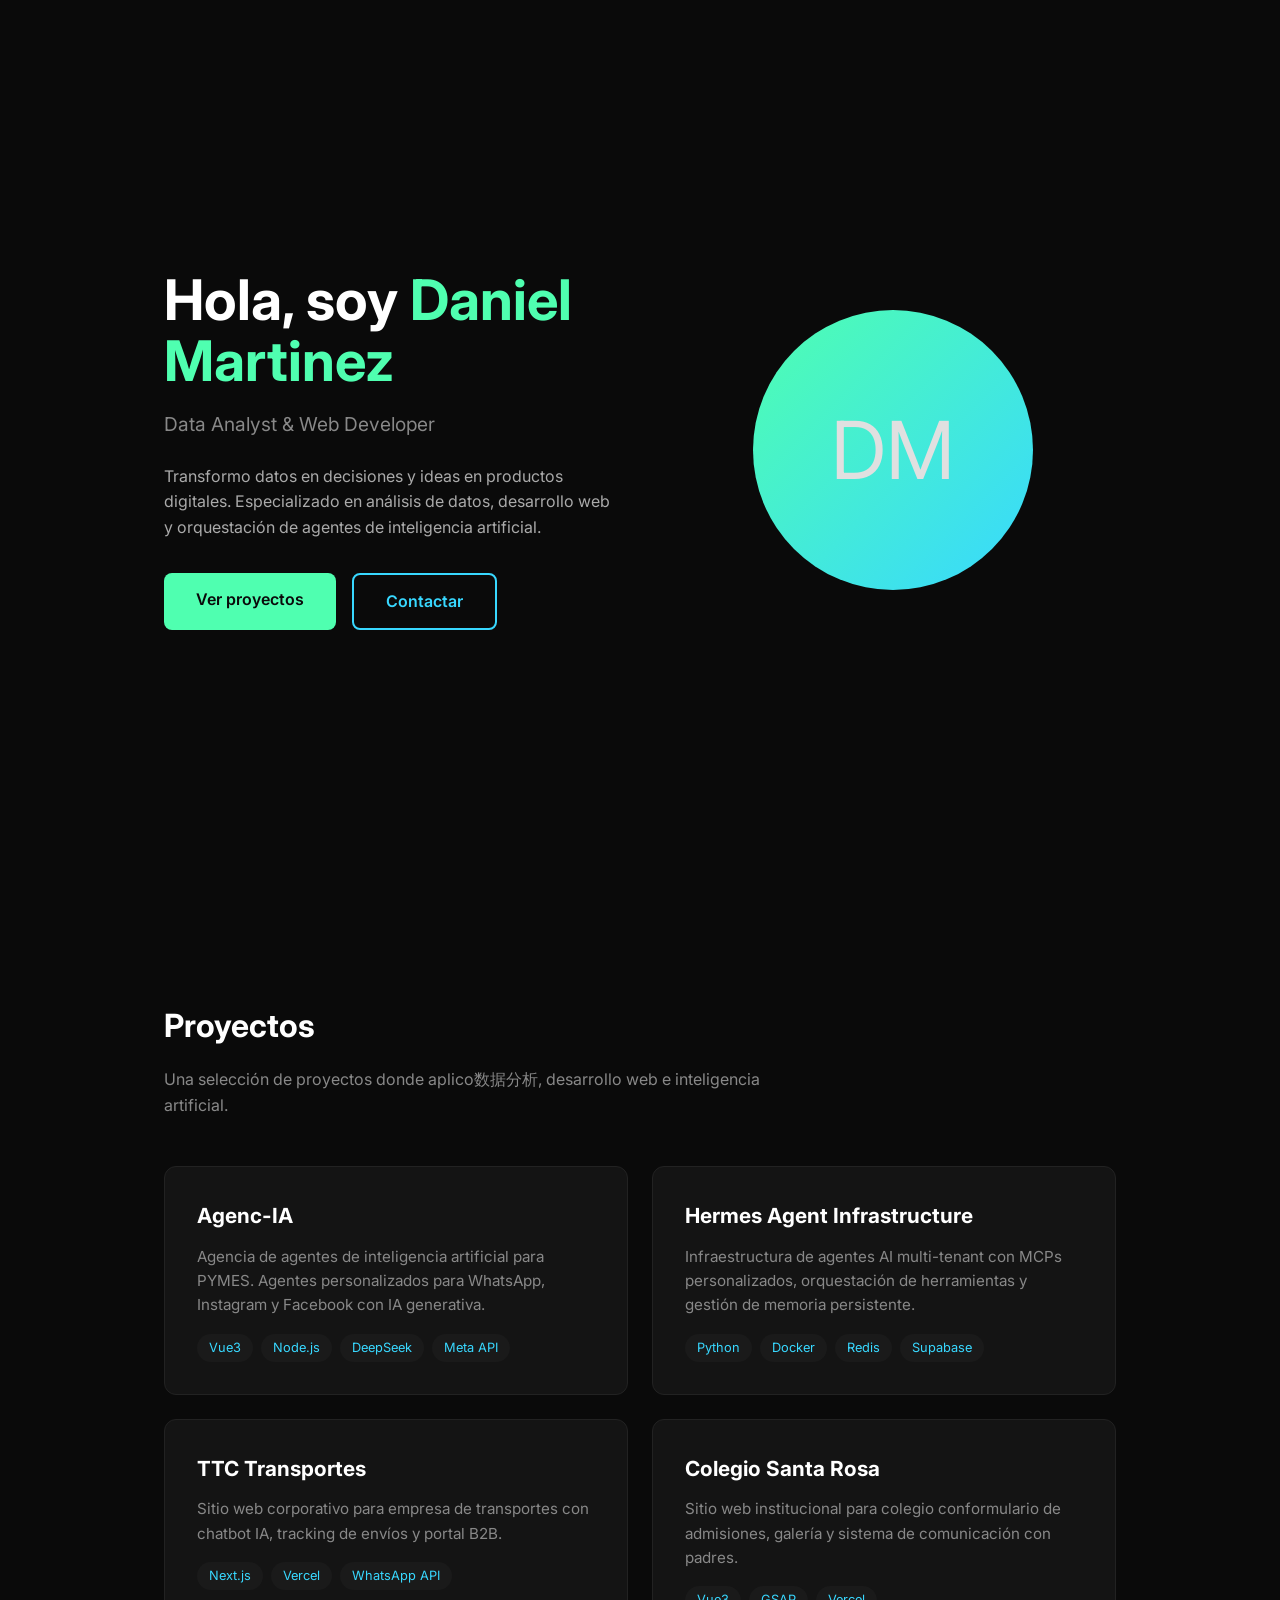
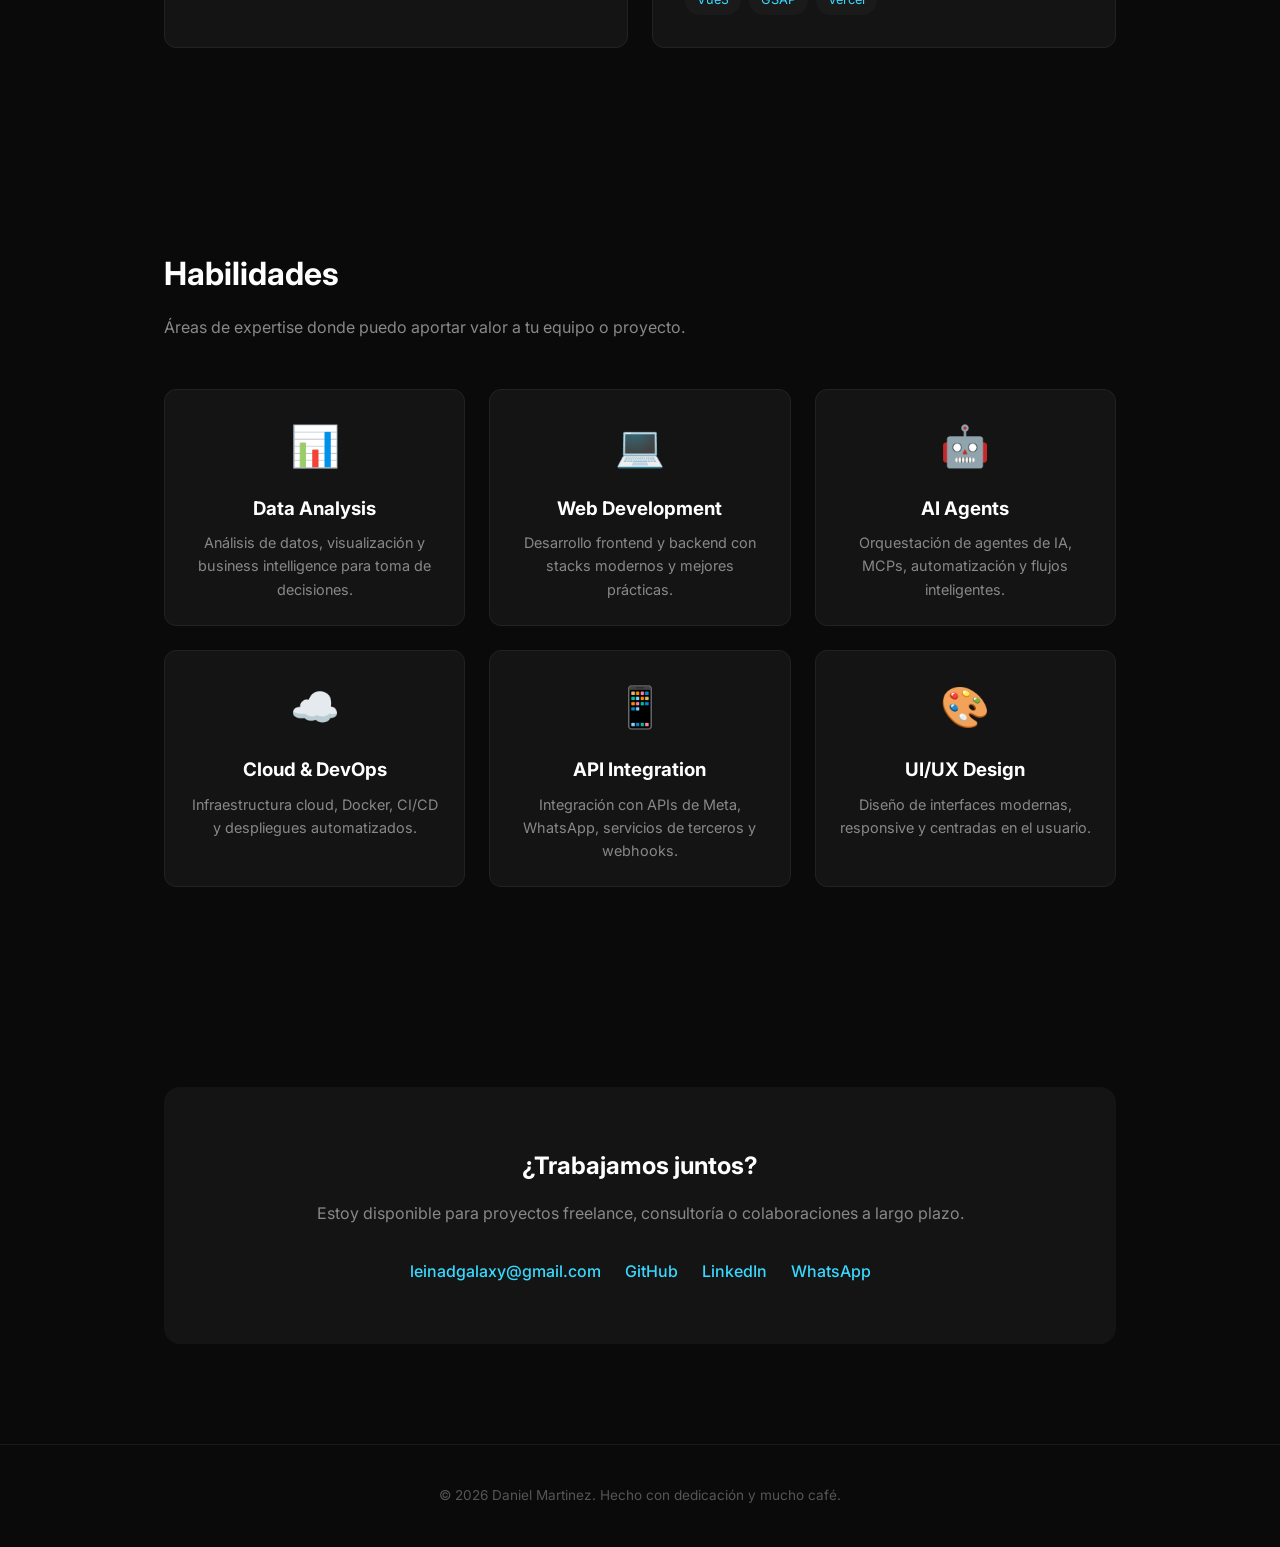
==== index.html @ 3f0eacb8 "Portfolio profesional: Daniel Martinez" ====
<!DOCTYPE html>
<html lang="es">
<head>
  <meta charset="UTF-8">
  <meta name="viewport" content="width=device-width, initial-scale=1.0">
  <title>Daniel Martinez — Data Analyst & Web Developer</title>
  <meta name="description" content="Portafolio de Daniel Martinez: Data Analyst, Web Developer y AI Agent Orchestrator. Proyectos, habilidades y contacto.">
  <meta property="og:title" content="Daniel Martinez — Data Analyst & Web Developer">
  <meta property="og:description" content="Portafolio profesional. Proyectos de数据分析, desarrollo web e inteligencia artificial.">
  <meta property="og:type" content="website">
  <link rel="preconnect" href="https://fonts.googleapis.com">
  <link href="https://fonts.googleapis.com/css2?family=Inter:wght@400;500;600;700&display=swap" rel="stylesheet">
  <style>
    * { margin: 0; padding: 0; box-sizing: border-box; }
    body { font-family: 'Inter', sans-serif; background: #0a0a0a; color: #e0e0e0; line-height: 1.6; }
    .container { max-width: 1000px; margin: 0 auto; padding: 0 24px; }

    /* Hero */
    .hero { min-height: 100vh; display: flex; align-items: center; padding: 80px 0; }
    .hero__content { display: grid; grid-template-columns: 1fr 1fr; gap: 60px; align-items: center; }
    .hero__text h1 { font-size: 3.5rem; font-weight: 700; color: #fff; margin-bottom: 16px; line-height: 1.1; }
    .hero__text h1 span { color: #4FFFB0; }
    .hero__text .subtitle { font-size: 1.2rem; color: #888; margin-bottom: 24px; }
    .hero__text .desc { color: #aaa; margin-bottom: 32px; max-width: 500px; }
    .hero__image { text-align: center; }
    .hero__image .avatar { width: 280px; height: 280px; border-radius: 50%; background: linear-gradient(135deg, #4FFFB0, #38D8FF); display: flex; align-items: center; justify-content: center; font-size: 5rem; margin: 0 auto; }
    .btn { display: inline-block; padding: 14px 32px; border-radius: 8px; text-decoration: none; font-weight: 600; transition: all 0.3s; }
    .btn--primary { background: #4FFFB0; color: #0a0a0a; }
    .btn--primary:hover { background: #3ee09e; transform: translateY(-2px); }
    .btn--secondary { background: transparent; border: 2px solid #38D8FF; color: #38D8FF; }
    .btn--secondary:hover { background: #38D8FF; color: #0a0a0a; }
    .btns { display: flex; gap: 16px; }

    /* Section */
    section { padding: 100px 0; }
    .section-title { font-size: 2rem; font-weight: 700; color: #fff; margin-bottom: 16px; }
    .section-subtitle { color: #888; margin-bottom: 48px; max-width: 600px; }

    /* Projects */
    .projects-grid { display: grid; grid-template-columns: repeat(2, 1fr); gap: 24px; }
    .project-card { background: #141414; border: 1px solid #222; border-radius: 12px; padding: 32px; transition: all 0.3s; }
    .project-card:hover { border-color: #4FFFB0; transform: translateY(-4px); }
    .project-card h3 { color: #fff; margin-bottom: 12px; font-size: 1.3rem; }
    .project-card p { color: #888; margin-bottom: 16px; font-size: 0.95rem; }
    .project-card .tech { display: flex; flex-wrap: wrap; gap: 8px; }
    .project-card .tech span { background: #1a1a1a; color: #38D8FF; padding: 4px 12px; border-radius: 20px; font-size: 0.8rem; }

    /* Skills */
    .skills-grid { display: grid; grid-template-columns: repeat(3, 1fr); gap: 24px; }
    .skill-card { background: #141414; border: 1px solid #222; border-radius: 12px; padding: 24px; text-align: center; }
    .skill-card .icon { font-size: 2.5rem; margin-bottom: 16px; }
    .skill-card h3 { color: #fff; margin-bottom: 8px; }
    .skill-card p { color: #888; font-size: 0.9rem; }

    /* Contact */
    .contact { background: #141414; border-radius: 16px; padding: 60px; text-align: center; }
    .contact h2 { color: #fff; margin-bottom: 16px; }
    .contact p { color: #888; margin-bottom: 32px; }
    .contact .links { display: flex; justify-content: center; gap: 24px; flex-wrap: wrap; }
    .contact .links a { color: #38D8FF; text-decoration: none; font-weight: 500; }
    .contact .links a:hover { text-decoration: underline; }

    /* Footer */
    footer { padding: 40px 0; text-align: center; color: #555; font-size: 0.85rem; border-top: 1px solid #1a1a1a; }

    /* Responsive */
    @media (max-width: 768px) {
      .hero__content { grid-template-columns: 1fr; text-align: center; }
      .hero__text h1 { font-size: 2.5rem; }
      .hero__image { order: -1; }
      .hero__image .avatar { width: 200px; height: 200px; font-size: 3.5rem; }
      .btns { justify-content: center; }
      .projects-grid { grid-template-columns: 1fr; }
      .skills-grid { grid-template-columns: 1fr; }
      .contact { padding: 40px 24px; }
    }
  </style>
</head>
<body>
  <div class="container">
    <!-- Hero -->
    <section class="hero">
      <div class="hero__content">
        <div class="hero__text">
          <h1>Hola, soy <span>Daniel Martinez</span></h1>
          <p class="subtitle">Data Analyst & Web Developer</p>
          <p class="desc">Transformo datos en decisiones y ideas en productos digitales. Especializado en análisis de datos, desarrollo web y orquestación de agentes de inteligencia artificial.</p>
          <div class="btns">
            <a href="#proyectos" class="btn btn--primary">Ver proyectos</a>
            <a href="#contacto" class="btn btn--secondary">Contactar</a>
          </div>
        </div>
        <div class="hero__image">
          <div class="avatar">DM</div>
        </div>
      </div>
    </section>

    <!-- Projects -->
    <section id="proyectos">
      <h2 class="section-title">Proyectos</h2>
      <p class="section-subtitle">Una selección de proyectos donde aplico数据分析, desarrollo web e inteligencia artificial.</p>
      <div class="projects-grid">
        <div class="project-card">
          <h3>Agenc-IA</h3>
          <p>Agencia de agentes de inteligencia artificial para PYMES. Agentes personalizados para WhatsApp, Instagram y Facebook con IA generativa.</p>
          <div class="tech">
            <span>Vue3</span>
            <span>Node.js</span>
            <span>DeepSeek</span>
            <span>Meta API</span>
          </div>
        </div>
        <div class="project-card">
          <h3>Hermes Agent Infrastructure</h3>
          <p>Infraestructura de agentes AI multi-tenant con MCPs personalizados, orquestación de herramientas y gestión de memoria persistente.</p>
          <div class="tech">
            <span>Python</span>
            <span>Docker</span>
            <span>Redis</span>
            <span>Supabase</span>
          </div>
        </div>
        <div class="project-card">
          <h3>TTC Transportes</h3>
          <p>Sitio web corporativo para empresa de transportes con chatbot IA, tracking de envíos y portal B2B.</p>
          <div class="tech">
            <span>Next.js</span>
            <span>Vercel</span>
            <span>WhatsApp API</span>
          </div>
        </div>
        <div class="project-card">
          <h3>Colegio Santa Rosa</h3>
          <p>Sitio web institucional para colegio conformulario de admisiones, galería y sistema de comunicación con padres.</p>
          <div class="tech">
            <span>Vue3</span>
            <span>GSAP</span>
            <span>Vercel</span>
          </div>
        </div>
      </div>
    </section>

    <!-- Skills -->
    <section id="habilidades">
      <h2 class="section-title">Habilidades</h2>
      <p class="section-subtitle">Áreas de expertise donde puedo aportar valor a tu equipo o proyecto.</p>
      <div class="skills-grid">
        <div class="skill-card">
          <div class="icon">📊</div>
          <h3>Data Analysis</h3>
          <p>Análisis de datos, visualización y business intelligence para toma de decisiones.</p>
        </div>
        <div class="skill-card">
          <div class="icon">💻</div>
          <h3>Web Development</h3>
          <p>Desarrollo frontend y backend con stacks modernos y mejores prácticas.</p>
        </div>
        <div class="skill-card">
          <div class="icon">🤖</div>
          <h3>AI Agents</h3>
          <p>Orquestación de agentes de IA, MCPs, automatización y flujos inteligentes.</p>
        </div>
        <div class="skill-card">
          <div class="icon">☁️</div>
          <h3>Cloud & DevOps</h3>
          <p>Infraestructura cloud, Docker, CI/CD y despliegues automatizados.</p>
        </div>
        <div class="skill-card">
          <div class="icon">📱</div>
          <h3>API Integration</h3>
          <p>Integración con APIs de Meta, WhatsApp, servicios de terceros y webhooks.</p>
        </div>
        <div class="skill-card">
          <div class="icon">🎨</div>
          <h3>UI/UX Design</h3>
          <p>Diseño de interfaces modernas, responsive y centradas en el usuario.</p>
        </div>
      </div>
    </section>

    <!-- Contact -->
    <section id="contacto">
      <div class="contact">
        <h2>¿Trabajamos juntos?</h2>
        <p>Estoy disponible para proyectos freelance, consultoría o colaboraciones a largo plazo.</p>
        <div class="links">
          <a href="mailto:leinadgalaxy@gmail.com">leinadgalaxy@gmail.com</a>
          <a href="https://github.com/rolito240" target="_blank">GitHub</a>
          <a href="https://linkedin.com/in/daniel-martinez-381034228/" target="_blank">LinkedIn</a>
          <a href="https://wa.me/573002053165" target="_blank">WhatsApp</a>
        </div>
      </div>
    </section>
  </div>

  <footer>
    <div class="container">
      <p>© 2026 Daniel Martinez. Hecho con dedicación y mucho café.</p>
    </div>
  </footer>

  <script>
    // Smooth scroll
    document.querySelectorAll('a[href^="#"]').forEach(a => {
      a.addEventListener('click', e => {
        e.preventDefault();
        document.querySelector(a.getAttribute('href')).scrollIntoView({ behavior: 'smooth' });
      });
    });
  </script>
</body>
</html>
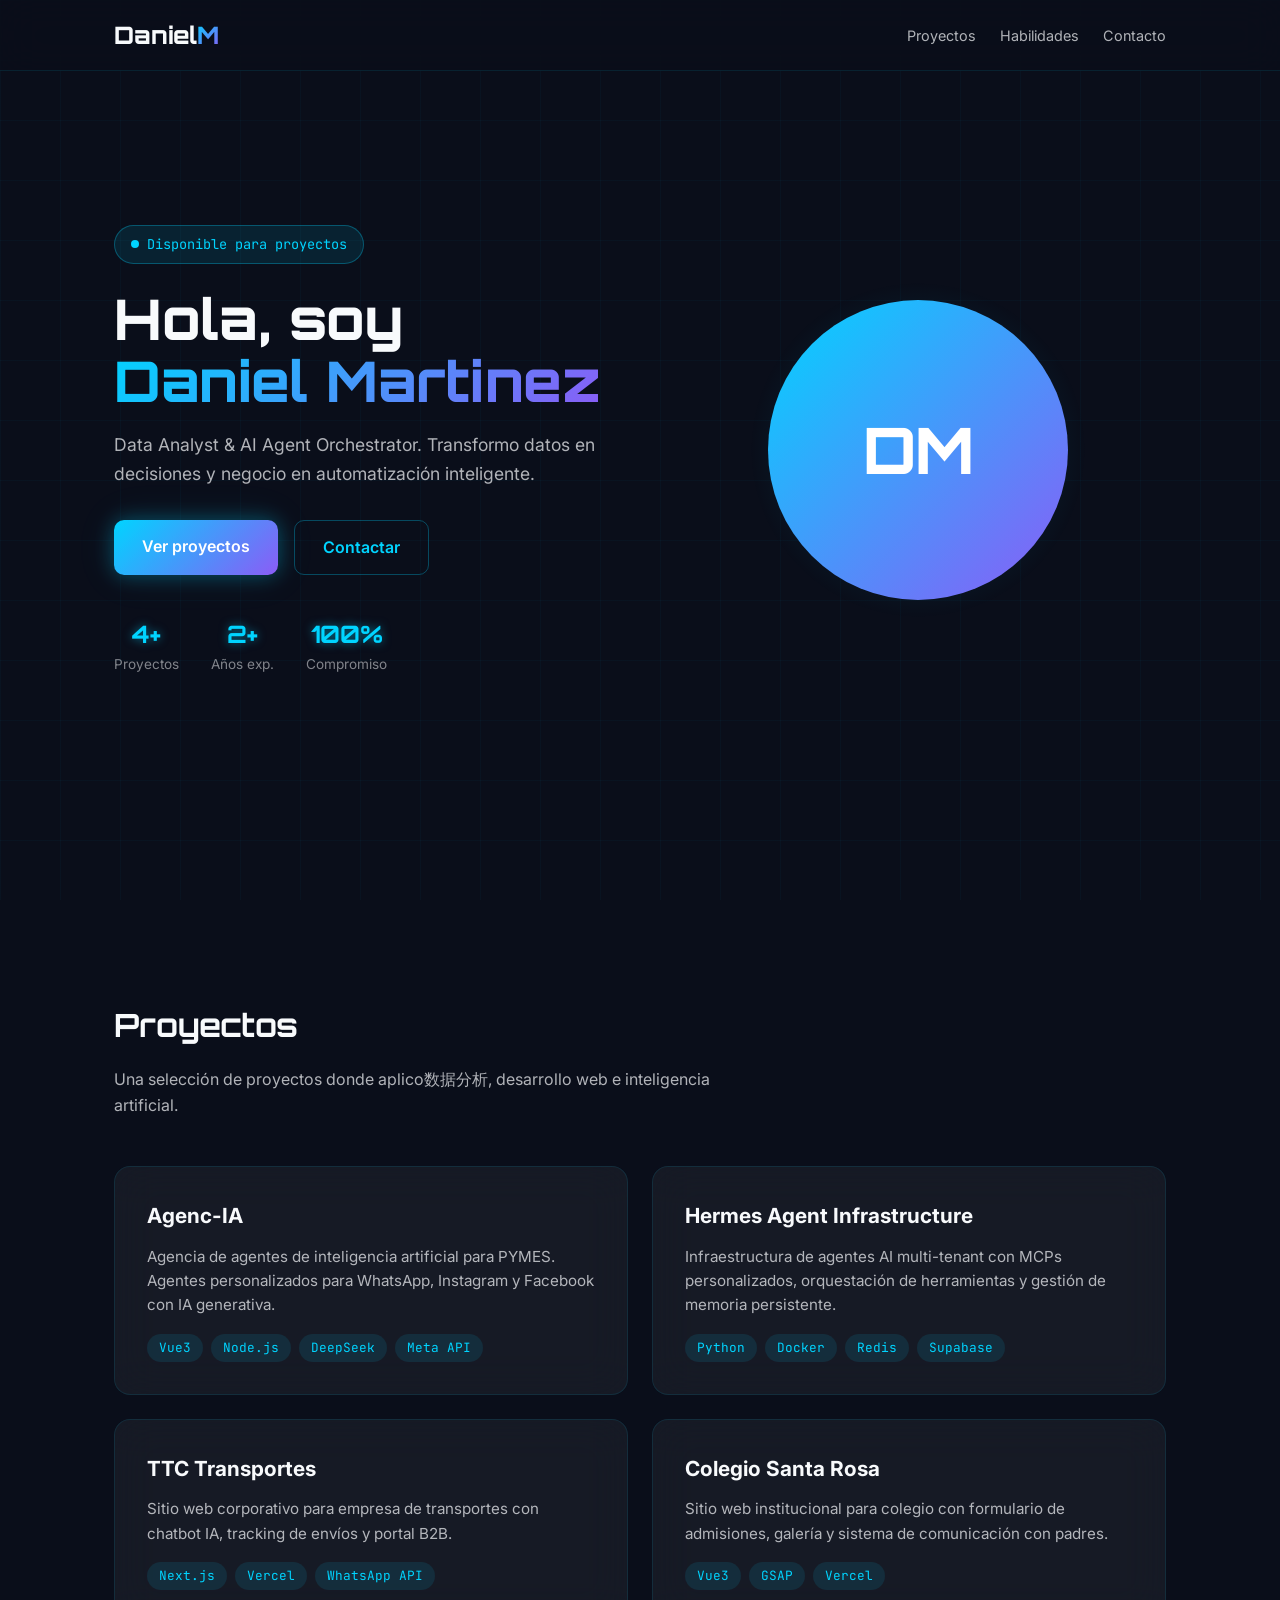
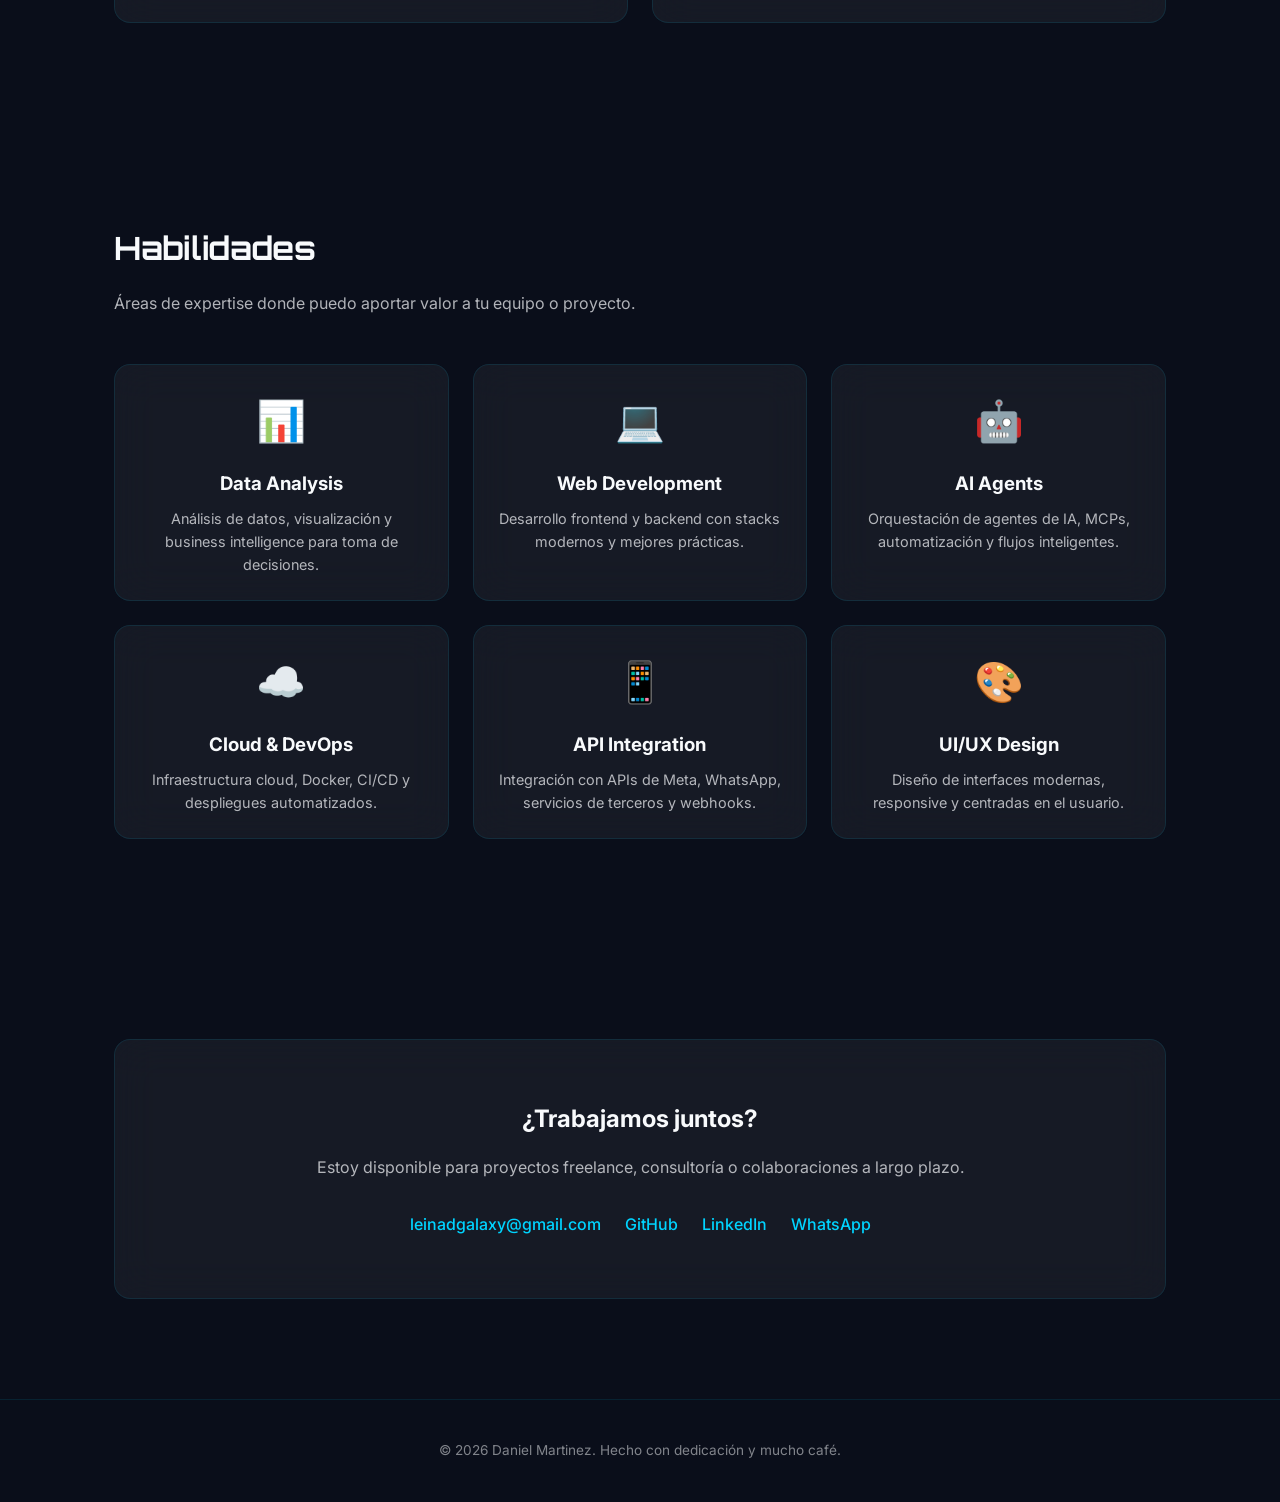
==== commit 055c569f: "Redesign: Futuristic neon portfolio" ====
--- a/index.html
+++ b/index.html
@@ -3,198 +3,588 @@
 <head>
   <meta charset="UTF-8">
   <meta name="viewport" content="width=device-width, initial-scale=1.0">
-  <title>Daniel Martinez — Data Analyst & Web Developer</title>
-  <meta name="description" content="Portafolio de Daniel Martinez: Data Analyst, Web Developer y AI Agent Orchestrator. Proyectos, habilidades y contacto.">
-  <meta property="og:title" content="Daniel Martinez — Data Analyst & Web Developer">
+  <title>Daniel Martinez — Data Analyst & AI Agent Orchestrator</title>
+  <meta name="description" content="Portafolio de Daniel Martinez: Data Analyst, Web Developer y AI Agent Orchestrator. Proyectos de数据分析, desarrollo web e inteligencia artificial.">
+  <meta property="og:title" content="Daniel Martinez — Data Analyst & AI Agent Orchestrator">
   <meta property="og:description" content="Portafolio profesional. Proyectos de数据分析, desarrollo web e inteligencia artificial.">
   <meta property="og:type" content="website">
   <link rel="preconnect" href="https://fonts.googleapis.com">
-  <link href="https://fonts.googleapis.com/css2?family=Inter:wght@400;500;600;700&display=swap" rel="stylesheet">
+  <link href="https://fonts.googleapis.com/css2?family=Orbitron:wght@400;500;600;700;800;900&family=Inter:wght@300;400;500;600;700&family=JetBrains+Mono:wght@400;500;600&display=swap" rel="stylesheet">
   <style>
     * { margin: 0; padding: 0; box-sizing: border-box; }
-    body { font-family: 'Inter', sans-serif; background: #0a0a0a; color: #e0e0e0; line-height: 1.6; }
-    .container { max-width: 1000px; margin: 0 auto; padding: 0 24px; }
-
+    
+    :root {
+      --bg-dark: #0A0E1A;
+      --bg-pearl: #FAFBFF;
+      --neon-blue: #00D4FF;
+      --neon-purple: #8B5CF6;
+      --text-light: #F8FAFC;
+      --text-dark: #1E293B;
+      --text-muted: #4A5568;
+      --gradient-neon: linear-gradient(135deg, #00D4FF, #8B5CF6);
+      --glow-blue: 0 0 20px rgba(0,212,255,0.3), 0 0 40px rgba(0,212,255,0.1);
+    }
+    
+    body { 
+      font-family: 'Inter', sans-serif; 
+      background: var(--bg-dark); 
+      color: var(--text-light); 
+      line-height: 1.6;
+      overflow-x: hidden;
+    }
+    
+    .container { max-width: 1100px; margin: 0 auto; padding: 0 24px; }
+    
+    /* Grid background */
+    body::before {
+      content: '';
+      position: fixed;
+      inset: 0;
+      background-image: 
+        linear-gradient(rgba(0,212,255,0.03) 1px, transparent 1px),
+        linear-gradient(90deg, rgba(0,212,255,0.03) 1px, transparent 1px);
+      background-size: 60px 60px;
+      pointer-events: none;
+      z-index: 0;
+    }
+    
+    /* Navigation */
+    nav {
+      position: fixed;
+      top: 0;
+      left: 0;
+      right: 0;
+      z-index: 100;
+      padding: 16px 0;
+      background: rgba(10,14,26,0.8);
+      backdrop-filter: blur(20px);
+      border-bottom: 1px solid rgba(0,212,255,0.1);
+    }
+    
+    nav .container {
+      display: flex;
+      justify-content: space-between;
+      align-items: center;
+    }
+    
+    .logo {
+      font-family: 'Orbitron', sans-serif;
+      font-weight: 800;
+      font-size: 1.5rem;
+      color: var(--text-light);
+      text-decoration: none;
+    }
+    
+    .logo span {
+      background: var(--gradient-neon);
+      -webkit-background-clip: text;
+      -webkit-text-fill-color: transparent;
+    }
+    
+    .nav-links {
+      display: flex;
+      gap: 24px;
+    }
+    
+    .nav-links a {
+      color: rgba(248,250,252,0.7);
+      text-decoration: none;
+      font-size: 0.9rem;
+      transition: color 0.3s;
+    }
+    
+    .nav-links a:hover {
+      color: var(--neon-blue);
+    }
+    
     /* Hero */
-    .hero { min-height: 100vh; display: flex; align-items: center; padding: 80px 0; }
-    .hero__content { display: grid; grid-template-columns: 1fr 1fr; gap: 60px; align-items: center; }
-    .hero__text h1 { font-size: 3.5rem; font-weight: 700; color: #fff; margin-bottom: 16px; line-height: 1.1; }
-    .hero__text h1 span { color: #4FFFB0; }
-    .hero__text .subtitle { font-size: 1.2rem; color: #888; margin-bottom: 24px; }
-    .hero__text .desc { color: #aaa; margin-bottom: 32px; max-width: 500px; }
-    .hero__image { text-align: center; }
-    .hero__image .avatar { width: 280px; height: 280px; border-radius: 50%; background: linear-gradient(135deg, #4FFFB0, #38D8FF); display: flex; align-items: center; justify-content: center; font-size: 5rem; margin: 0 auto; }
-    .btn { display: inline-block; padding: 14px 32px; border-radius: 8px; text-decoration: none; font-weight: 600; transition: all 0.3s; }
-    .btn--primary { background: #4FFFB0; color: #0a0a0a; }
-    .btn--primary:hover { background: #3ee09e; transform: translateY(-2px); }
-    .btn--secondary { background: transparent; border: 2px solid #38D8FF; color: #38D8FF; }
-    .btn--secondary:hover { background: #38D8FF; color: #0a0a0a; }
-    .btns { display: flex; gap: 16px; }
-
-    /* Section */
-    section { padding: 100px 0; }
-    .section-title { font-size: 2rem; font-weight: 700; color: #fff; margin-bottom: 16px; }
-    .section-subtitle { color: #888; margin-bottom: 48px; max-width: 600px; }
-
+    .hero {
+      min-height: 100vh;
+      display: flex;
+      align-items: center;
+      position: relative;
+      z-index: 1;
+    }
+    
+    .hero-content {
+      display: grid;
+      grid-template-columns: 1fr 1fr;
+      gap: 60px;
+      align-items: center;
+    }
+    
+    .hero-badge {
+      display: inline-flex;
+      align-items: center;
+      gap: 8px;
+      background: rgba(0,212,255,0.1);
+      border: 1px solid rgba(0,212,255,0.3);
+      padding: 8px 16px;
+      border-radius: 100px;
+      color: var(--neon-blue);
+      font-family: 'JetBrains Mono', monospace;
+      font-size: 0.85rem;
+      margin-bottom: 24px;
+    }
+    
+    .hero-badge .dot {
+      width: 8px;
+      height: 8px;
+      background: var(--neon-blue);
+      border-radius: 50%;
+      animation: pulse 2s infinite;
+    }
+    
+    @keyframes pulse {
+      0%, 100% { opacity: 1; box-shadow: 0 0 0 0 rgba(0,212,255,0.4); }
+      50% { opacity: 0.8; box-shadow: 0 0 0 8px rgba(0,212,255,0); }
+    }
+    
+    .hero h1 {
+      font-family: 'Orbitron', sans-serif;
+      font-size: 3.5rem;
+      font-weight: 800;
+      line-height: 1.1;
+      margin-bottom: 20px;
+    }
+    
+    .hero h1 .neon {
+      background: var(--gradient-neon);
+      -webkit-background-clip: text;
+      -webkit-text-fill-color: transparent;
+    }
+    
+    .hero p {
+      color: rgba(248,250,252,0.7);
+      font-size: 1.1rem;
+      margin-bottom: 32px;
+      max-width: 500px;
+    }
+    
+    .hero-buttons {
+      display: flex;
+      gap: 16px;
+    }
+    
+    .btn {
+      padding: 14px 28px;
+      border-radius: 10px;
+      font-weight: 600;
+      text-decoration: none;
+      transition: all 0.3s;
+    }
+    
+    .btn-neon {
+      background: var(--gradient-neon);
+      color: white;
+      box-shadow: var(--glow-blue);
+    }
+    
+    .btn-neon:hover {
+      transform: translateY(-2px);
+      box-shadow: 0 0 20px rgba(0,212,255,0.5), 0 0 60px rgba(0,212,255,0.2);
+    }
+    
+    .btn-ghost {
+      background: transparent;
+      border: 1px solid rgba(0,212,255,0.3);
+      color: var(--neon-blue);
+    }
+    
+    .btn-ghost:hover {
+      background: rgba(0,212,255,0.1);
+      border-color: var(--neon-blue);
+    }
+    
+    .hero-stats {
+      display: flex;
+      gap: 32px;
+      margin-top: 40px;
+    }
+    
+    .stat {
+      text-align: center;
+    }
+    
+    .stat-number {
+      font-family: 'Orbitron', sans-serif;
+      font-size: 1.5rem;
+      font-weight: 700;
+      color: var(--neon-blue);
+      text-shadow: 0 0 10px rgba(0,212,255,0.5);
+    }
+    
+    .stat-label {
+      font-size: 0.85rem;
+      color: rgba(248,250,252,0.5);
+    }
+    
+    /* Avatar */
+    .hero-avatar {
+      display: flex;
+      justify-content: center;
+    }
+    
+    .avatar-container {
+      position: relative;
+      width: 300px;
+      height: 300px;
+    }
+    
+    .avatar-glow {
+      position: absolute;
+      inset: -20px;
+      background: radial-gradient(circle, rgba(0,212,255,0.2) 0%, transparent 70%);
+      border-radius: 50%;
+      animation: float 6s ease-in-out infinite;
+    }
+    
+    @keyframes float {
+      0%, 100% { transform: translateY(0) scale(1); }
+      50% { transform: translateY(-10px) scale(1.05); }
+    }
+    
+    .avatar {
+      width: 100%;
+      height: 100%;
+      background: var(--gradient-neon);
+      border-radius: 50%;
+      display: flex;
+      align-items: center;
+      justify-content: center;
+      font-family: 'Orbitron', sans-serif;
+      font-size: 4rem;
+      font-weight: 800;
+      color: white;
+      position: relative;
+      z-index: 1;
+    }
+    
+    /* Sections */
+    section {
+      padding: 100px 0;
+      position: relative;
+      z-index: 1;
+    }
+    
+    .section-title {
+      font-family: 'Orbitron', sans-serif;
+      font-size: 2rem;
+      font-weight: 700;
+      margin-bottom: 16px;
+    }
+    
+    .section-subtitle {
+      color: rgba(248,250,252,0.7);
+      margin-bottom: 48px;
+      max-width: 600px;
+    }
+    
     /* Projects */
-    .projects-grid { display: grid; grid-template-columns: repeat(2, 1fr); gap: 24px; }
-    .project-card { background: #141414; border: 1px solid #222; border-radius: 12px; padding: 32px; transition: all 0.3s; }
-    .project-card:hover { border-color: #4FFFB0; transform: translateY(-4px); }
-    .project-card h3 { color: #fff; margin-bottom: 12px; font-size: 1.3rem; }
-    .project-card p { color: #888; margin-bottom: 16px; font-size: 0.95rem; }
-    .project-card .tech { display: flex; flex-wrap: wrap; gap: 8px; }
-    .project-card .tech span { background: #1a1a1a; color: #38D8FF; padding: 4px 12px; border-radius: 20px; font-size: 0.8rem; }
-
+    .projects-grid {
+      display: grid;
+      grid-template-columns: repeat(2, 1fr);
+      gap: 24px;
+    }
+    
+    .project-card {
+      background: rgba(255,255,255,0.05);
+      backdrop-filter: blur(20px);
+      border: 1px solid rgba(0,212,255,0.1);
+      border-radius: 16px;
+      padding: 32px;
+      transition: all 0.3s;
+    }
+    
+    .project-card:hover {
+      border-color: var(--neon-blue);
+      transform: translateY(-4px);
+      box-shadow: var(--glow-blue);
+    }
+    
+    .project-card h3 {
+      font-size: 1.3rem;
+      margin-bottom: 12px;
+    }
+    
+    .project-card p {
+      color: rgba(248,250,252,0.7);
+      margin-bottom: 16px;
+      font-size: 0.95rem;
+    }
+    
+    .tech-tags {
+      display: flex;
+      flex-wrap: wrap;
+      gap: 8px;
+    }
+    
+    .tech-tag {
+      background: rgba(0,212,255,0.1);
+      color: var(--neon-blue);
+      padding: 4px 12px;
+      border-radius: 20px;
+      font-size: 0.8rem;
+      font-family: 'JetBrains Mono', monospace;
+    }
+    
     /* Skills */
-    .skills-grid { display: grid; grid-template-columns: repeat(3, 1fr); gap: 24px; }
-    .skill-card { background: #141414; border: 1px solid #222; border-radius: 12px; padding: 24px; text-align: center; }
-    .skill-card .icon { font-size: 2.5rem; margin-bottom: 16px; }
-    .skill-card h3 { color: #fff; margin-bottom: 8px; }
-    .skill-card p { color: #888; font-size: 0.9rem; }
-
+    .skills-grid {
+      display: grid;
+      grid-template-columns: repeat(3, 1fr);
+      gap: 24px;
+    }
+    
+    .skill-card {
+      background: rgba(255,255,255,0.05);
+      backdrop-filter: blur(20px);
+      border: 1px solid rgba(0,212,255,0.1);
+      border-radius: 16px;
+      padding: 24px;
+      text-align: center;
+      transition: all 0.3s;
+    }
+    
+    .skill-card:hover {
+      border-color: var(--neon-blue);
+      box-shadow: var(--glow-blue);
+    }
+    
+    .skill-icon {
+      font-size: 2.5rem;
+      margin-bottom: 16px;
+    }
+    
+    .skill-card h3 {
+      margin-bottom: 8px;
+    }
+    
+    .skill-card p {
+      color: rgba(248,250,252,0.7);
+      font-size: 0.9rem;
+    }
+    
     /* Contact */
-    .contact { background: #141414; border-radius: 16px; padding: 60px; text-align: center; }
-    .contact h2 { color: #fff; margin-bottom: 16px; }
-    .contact p { color: #888; margin-bottom: 32px; }
-    .contact .links { display: flex; justify-content: center; gap: 24px; flex-wrap: wrap; }
-    .contact .links a { color: #38D8FF; text-decoration: none; font-weight: 500; }
-    .contact .links a:hover { text-decoration: underline; }
-
+    .contact-box {
+      background: rgba(255,255,255,0.05);
+      backdrop-filter: blur(20px);
+      border: 1px solid rgba(0,212,255,0.1);
+      border-radius: 16px;
+      padding: 60px;
+      text-align: center;
+    }
+    
+    .contact-box h2 {
+      margin-bottom: 16px;
+    }
+    
+    .contact-box p {
+      color: rgba(248,250,252,0.7);
+      margin-bottom: 32px;
+    }
+    
+    .contact-links {
+      display: flex;
+      justify-content: center;
+      gap: 24px;
+      flex-wrap: wrap;
+    }
+    
+    .contact-links a {
+      color: var(--neon-blue);
+      text-decoration: none;
+      font-weight: 500;
+      transition: all 0.3s;
+    }
+    
+    .contact-links a:hover {
+      text-shadow: 0 0 10px rgba(0,212,255,0.5);
+    }
+    
     /* Footer */
-    footer { padding: 40px 0; text-align: center; color: #555; font-size: 0.85rem; border-top: 1px solid #1a1a1a; }
-
+    footer {
+      padding: 40px 0;
+      text-align: center;
+      color: rgba(248,250,252,0.5);
+      font-size: 0.85rem;
+      border-top: 1px solid rgba(0,212,255,0.1);
+      position: relative;
+      z-index: 1;
+    }
+    
     /* Responsive */
     @media (max-width: 768px) {
-      .hero__content { grid-template-columns: 1fr; text-align: center; }
-      .hero__text h1 { font-size: 2.5rem; }
-      .hero__image { order: -1; }
-      .hero__image .avatar { width: 200px; height: 200px; font-size: 3.5rem; }
-      .btns { justify-content: center; }
+      .hero-content { grid-template-columns: 1fr; text-align: center; }
+      .hero h1 { font-size: 2.5rem; }
+      .hero-avatar { order: -1; }
+      .avatar-container { width: 200px; height: 200px; }
+      .avatar { font-size: 3rem; }
+      .hero-buttons { justify-content: center; }
+      .hero-stats { justify-content: center; }
       .projects-grid { grid-template-columns: 1fr; }
       .skills-grid { grid-template-columns: 1fr; }
-      .contact { padding: 40px 24px; }
+      .contact-box { padding: 40px 24px; }
     }
   </style>
 </head>
 <body>
-  <div class="container">
-    <!-- Hero -->
-    <section class="hero">
-      <div class="hero__content">
-        <div class="hero__text">
-          <h1>Hola, soy <span>Daniel Martinez</span></h1>
-          <p class="subtitle">Data Analyst & Web Developer</p>
-          <p class="desc">Transformo datos en decisiones y ideas en productos digitales. Especializado en análisis de datos, desarrollo web y orquestación de agentes de inteligencia artificial.</p>
-          <div class="btns">
-            <a href="#proyectos" class="btn btn--primary">Ver proyectos</a>
-            <a href="#contacto" class="btn btn--secondary">Contactar</a>
-          </div>
-        </div>
-        <div class="hero__image">
-          <div class="avatar">DM</div>
-        </div>
+  <!-- Navigation -->
+  <nav>
+    <div class="container">
+      <a href="#" class="logo">Daniel<span>M</span></a>
+      <div class="nav-links">
+        <a href="#proyectos">Proyectos</a>
+        <a href="#habilidades">Habilidades</a>
+        <a href="#contacto">Contacto</a>
       </div>
-    </section>
+    </div>
+  </nav>
 
-    <!-- Projects -->
-    <section id="proyectos">
+  <!-- Hero -->
+  <section class="hero">
+    <div class="container">
+      <div class="hero-content">
+        <div class="hero-text">
+          <div class="hero-badge">
+            <span class="dot"></span>
+            <span>Disponible para proyectos</span>
+          </div>
+          <h1>Hola, soy <span class="neon">Daniel Martinez</span></h1>
+          <p>Data Analyst & AI Agent Orchestrator. Transformo datos en decisiones y negocio en automatización inteligente.</p>
+          <div class="hero-buttons">
+            <a href="#proyectos" class="btn btn-neon">Ver proyectos</a>
+            <a href="#contacto" class="btn btn-ghost">Contactar</a>
+          </div>
+          <div class="hero-stats">
+            <div class="stat">
+              <div class="stat-number">4+</div>
+              <div class="stat-label">Proyectos</div>
+            </div>
+            <div class="stat">
+              <div class="stat-number">2+</div>
+              <div class="stat-label">Años exp.</div>
+            </div>
+            <div class="stat">
+              <div class="stat-number">100%</div>
+              <div class="stat-label">Compromiso</div>
+            </div>
+          </div>
+        </div>
+        <div class="hero-avatar">
+          <div class="avatar-container">
+            <div class="avatar-glow"></div>
+            <div class="avatar">DM</div>
+          </div>
+        </div>
+      </div>
+    </div>
+  </section>
+
+  <!-- Projects -->
+  <section id="proyectos">
+    <div class="container">
       <h2 class="section-title">Proyectos</h2>
       <p class="section-subtitle">Una selección de proyectos donde aplico数据分析, desarrollo web e inteligencia artificial.</p>
       <div class="projects-grid">
         <div class="project-card">
           <h3>Agenc-IA</h3>
           <p>Agencia de agentes de inteligencia artificial para PYMES. Agentes personalizados para WhatsApp, Instagram y Facebook con IA generativa.</p>
-          <div class="tech">
-            <span>Vue3</span>
-            <span>Node.js</span>
-            <span>DeepSeek</span>
-            <span>Meta API</span>
+          <div class="tech-tags">
+            <span class="tech-tag">Vue3</span>
+            <span class="tech-tag">Node.js</span>
+            <span class="tech-tag">DeepSeek</span>
+            <span class="tech-tag">Meta API</span>
           </div>
         </div>
         <div class="project-card">
           <h3>Hermes Agent Infrastructure</h3>
           <p>Infraestructura de agentes AI multi-tenant con MCPs personalizados, orquestación de herramientas y gestión de memoria persistente.</p>
-          <div class="tech">
-            <span>Python</span>
-            <span>Docker</span>
-            <span>Redis</span>
-            <span>Supabase</span>
+          <div class="tech-tags">
+            <span class="tech-tag">Python</span>
+            <span class="tech-tag">Docker</span>
+            <span class="tech-tag">Redis</span>
+            <span class="tech-tag">Supabase</span>
           </div>
         </div>
         <div class="project-card">
           <h3>TTC Transportes</h3>
           <p>Sitio web corporativo para empresa de transportes con chatbot IA, tracking de envíos y portal B2B.</p>
-          <div class="tech">
-            <span>Next.js</span>
-            <span>Vercel</span>
-            <span>WhatsApp API</span>
+          <div class="tech-tags">
+            <span class="tech-tag">Next.js</span>
+            <span class="tech-tag">Vercel</span>
+            <span class="tech-tag">WhatsApp API</span>
           </div>
         </div>
         <div class="project-card">
           <h3>Colegio Santa Rosa</h3>
-          <p>Sitio web institucional para colegio conformulario de admisiones, galería y sistema de comunicación con padres.</p>
-          <div class="tech">
-            <span>Vue3</span>
-            <span>GSAP</span>
-            <span>Vercel</span>
+          <p>Sitio web institucional para colegio con formulario de admisiones, galería y sistema de comunicación con padres.</p>
+          <div class="tech-tags">
+            <span class="tech-tag">Vue3</span>
+            <span class="tech-tag">GSAP</span>
+            <span class="tech-tag">Vercel</span>
           </div>
         </div>
       </div>
-    </section>
+    </div>
+  </section>
 
-    <!-- Skills -->
-    <section id="habilidades">
+  <!-- Skills -->
+  <section id="habilidades">
+    <div class="container">
       <h2 class="section-title">Habilidades</h2>
       <p class="section-subtitle">Áreas de expertise donde puedo aportar valor a tu equipo o proyecto.</p>
       <div class="skills-grid">
         <div class="skill-card">
-          <div class="icon">📊</div>
+          <div class="skill-icon">📊</div>
           <h3>Data Analysis</h3>
           <p>Análisis de datos, visualización y business intelligence para toma de decisiones.</p>
         </div>
         <div class="skill-card">
-          <div class="icon">💻</div>
+          <div class="skill-icon">💻</div>
           <h3>Web Development</h3>
           <p>Desarrollo frontend y backend con stacks modernos y mejores prácticas.</p>
         </div>
         <div class="skill-card">
-          <div class="icon">🤖</div>
+          <div class="skill-icon">🤖</div>
           <h3>AI Agents</h3>
           <p>Orquestación de agentes de IA, MCPs, automatización y flujos inteligentes.</p>
         </div>
         <div class="skill-card">
-          <div class="icon">☁️</div>
+          <div class="skill-icon">☁️</div>
           <h3>Cloud & DevOps</h3>
           <p>Infraestructura cloud, Docker, CI/CD y despliegues automatizados.</p>
         </div>
         <div class="skill-card">
-          <div class="icon">📱</div>
+          <div class="skill-icon">📱</div>
           <h3>API Integration</h3>
           <p>Integración con APIs de Meta, WhatsApp, servicios de terceros y webhooks.</p>
         </div>
         <div class="skill-card">
-          <div class="icon">🎨</div>
+          <div class="skill-icon">🎨</div>
           <h3>UI/UX Design</h3>
           <p>Diseño de interfaces modernas, responsive y centradas en el usuario.</p>
         </div>
       </div>
-    </section>
+    </div>
+  </section>
 
-    <!-- Contact -->
-    <section id="contacto">
-      <div class="contact">
+  <!-- Contact -->
+  <section id="contacto">
+    <div class="container">
+      <div class="contact-box">
         <h2>¿Trabajamos juntos?</h2>
         <p>Estoy disponible para proyectos freelance, consultoría o colaboraciones a largo plazo.</p>
-        <div class="links">
+        <div class="contact-links">
           <a href="mailto:leinadgalaxy@gmail.com">leinadgalaxy@gmail.com</a>
           <a href="https://github.com/rolito240" target="_blank">GitHub</a>
           <a href="https://linkedin.com/in/daniel-martinez-381034228/" target="_blank">LinkedIn</a>
           <a href="https://wa.me/573002053165" target="_blank">WhatsApp</a>
         </div>
       </div>
-    </section>
-  </div>
+    </div>
+  </section>
 
+  <!-- Footer -->
   <footer>
     <div class="container">
       <p>© 2026 Daniel Martinez. Hecho con dedicación y mucho café.</p>
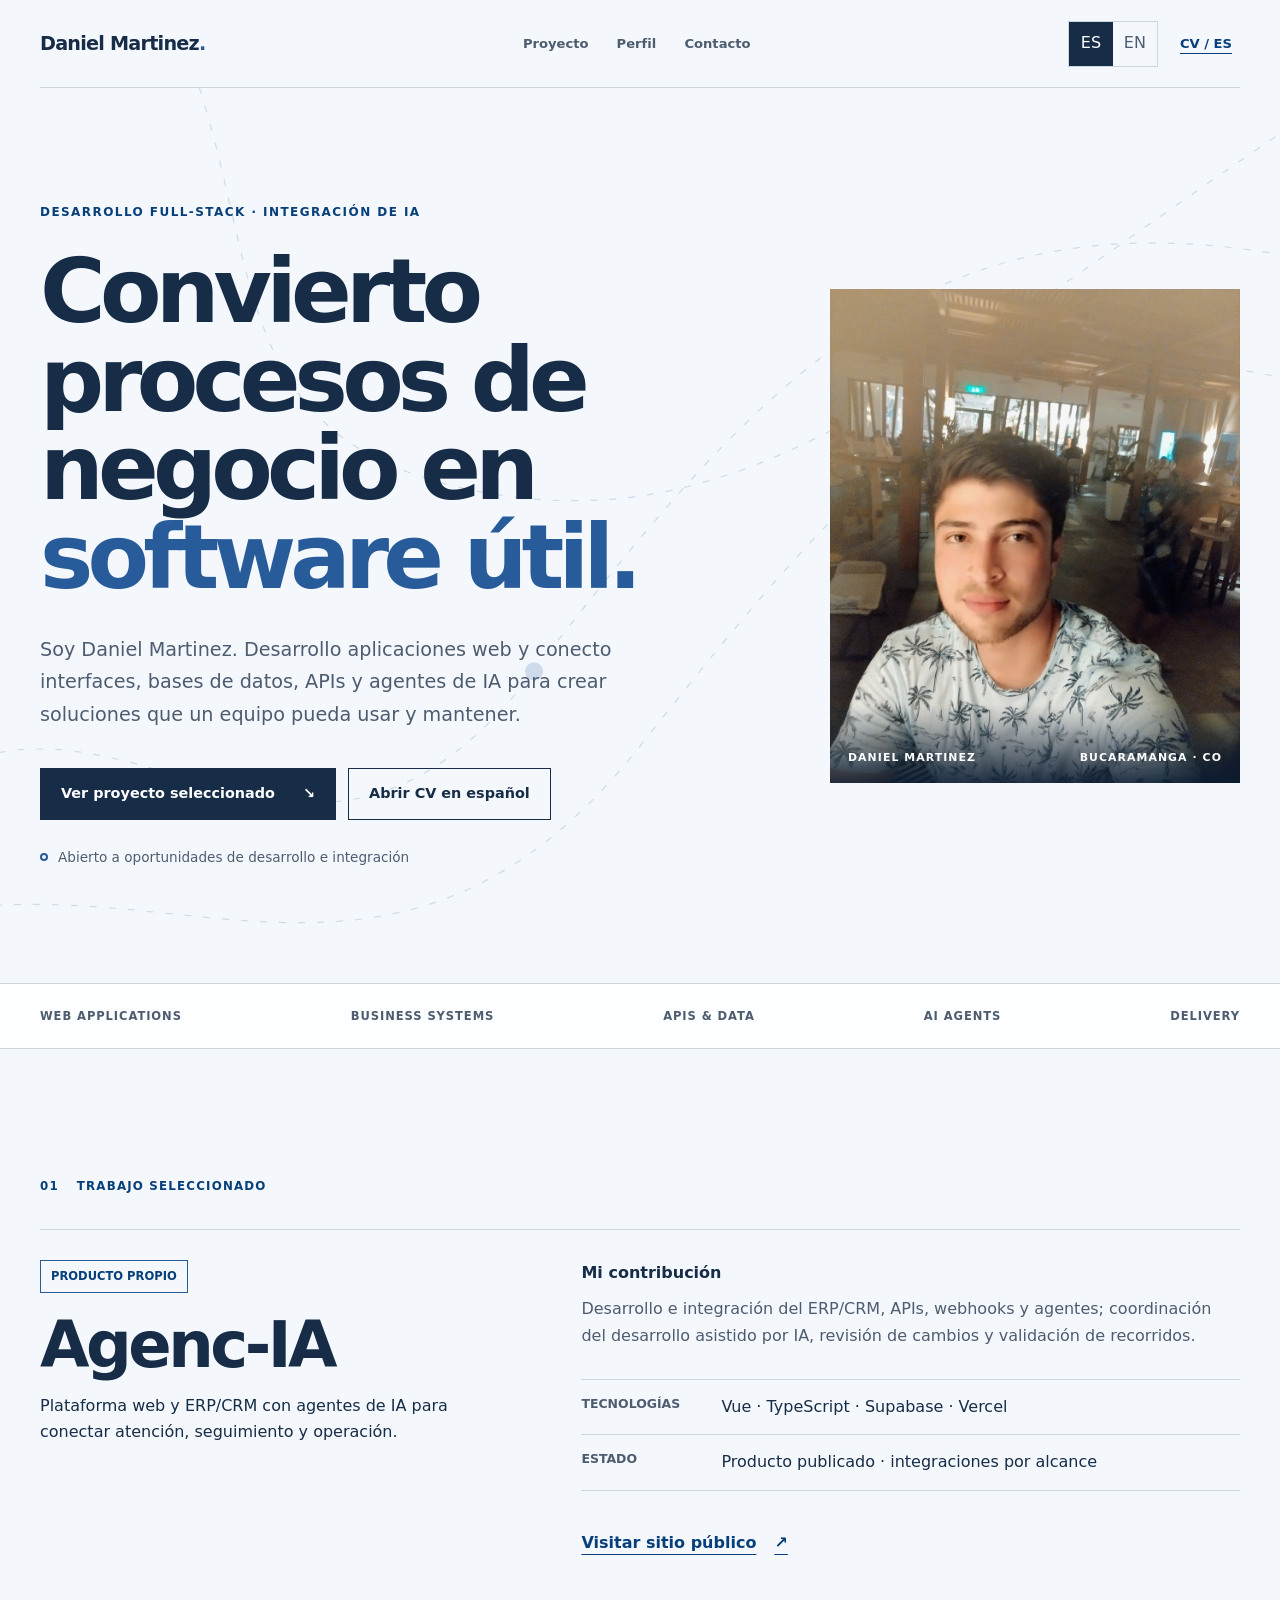
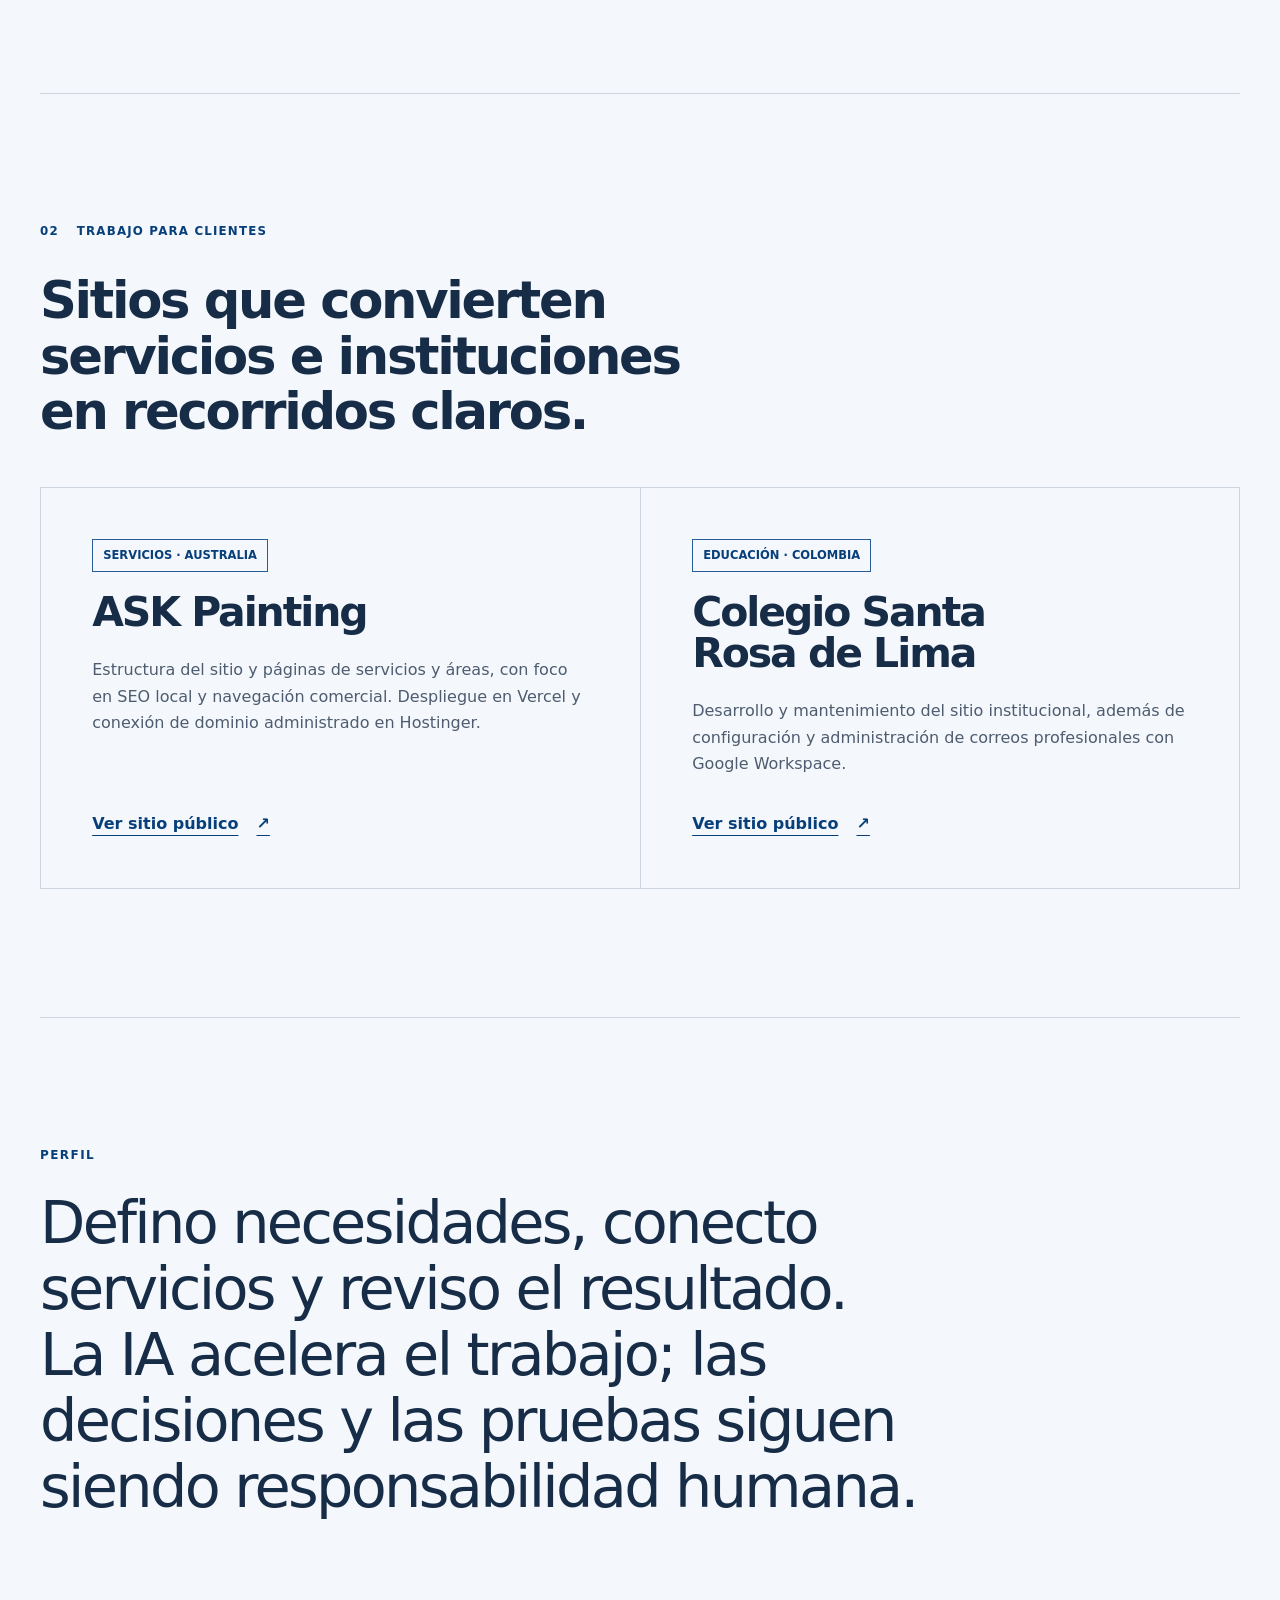
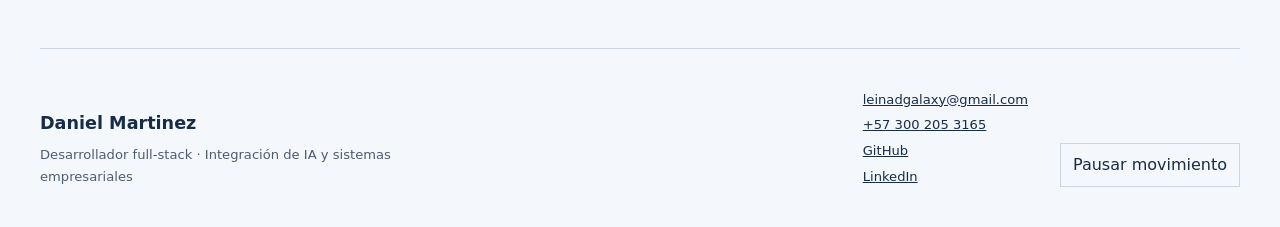
==== commit 9c84ac93: "feat: publish approved portfolio redesign" ====
--- a/index.html
+++ b/index.html
@@ -1,604 +1,142 @@
-<!DOCTYPE html>
+<!doctype html>
 <html lang="es">
 <head>
-  <meta charset="UTF-8">
-  <meta name="viewport" content="width=device-width, initial-scale=1.0">
-  <title>Daniel Martinez — Data Analyst & AI Agent Orchestrator</title>
-  <meta name="description" content="Portafolio de Daniel Martinez: Data Analyst, Web Developer y AI Agent Orchestrator. Proyectos de数据分析, desarrollo web e inteligencia artificial.">
-  <meta property="og:title" content="Daniel Martinez — Data Analyst & AI Agent Orchestrator">
-  <meta property="og:description" content="Portafolio profesional. Proyectos de数据分析, desarrollo web e inteligencia artificial.">
+  <meta charset="utf-8">
+  <meta name="viewport" content="width=device-width, initial-scale=1, viewport-fit=cover">
+  <meta name="description" content="Portafolio de Daniel Martinez: desarrollo full-stack, sistemas empresariales e integración de agentes de IA.">
   <meta property="og:type" content="website">
-  <link rel="preconnect" href="https://fonts.googleapis.com">
-  <link href="https://fonts.googleapis.com/css2?family=Orbitron:wght@400;500;600;700;800;900&family=Inter:wght@300;400;500;600;700&family=JetBrains+Mono:wght@400;500;600&display=swap" rel="stylesheet">
-  <style>
-    * { margin: 0; padding: 0; box-sizing: border-box; }
-    
-    :root {
-      --bg-dark: #0A0E1A;
-      --bg-pearl: #FAFBFF;
-      --neon-blue: #00D4FF;
-      --neon-purple: #8B5CF6;
-      --text-light: #F8FAFC;
-      --text-dark: #1E293B;
-      --text-muted: #4A5568;
-      --gradient-neon: linear-gradient(135deg, #00D4FF, #8B5CF6);
-      --glow-blue: 0 0 20px rgba(0,212,255,0.3), 0 0 40px rgba(0,212,255,0.1);
-    }
-    
-    body { 
-      font-family: 'Inter', sans-serif; 
-      background: var(--bg-dark); 
-      color: var(--text-light); 
-      line-height: 1.6;
-      overflow-x: hidden;
-    }
-    
-    .container { max-width: 1100px; margin: 0 auto; padding: 0 24px; }
-    
-    /* Grid background */
-    body::before {
-      content: '';
-      position: fixed;
-      inset: 0;
-      background-image: 
-        linear-gradient(rgba(0,212,255,0.03) 1px, transparent 1px),
-        linear-gradient(90deg, rgba(0,212,255,0.03) 1px, transparent 1px);
-      background-size: 60px 60px;
-      pointer-events: none;
-      z-index: 0;
-    }
-    
-    /* Navigation */
-    nav {
-      position: fixed;
-      top: 0;
-      left: 0;
-      right: 0;
-      z-index: 100;
-      padding: 16px 0;
-      background: rgba(10,14,26,0.8);
-      backdrop-filter: blur(20px);
-      border-bottom: 1px solid rgba(0,212,255,0.1);
-    }
-    
-    nav .container {
-      display: flex;
-      justify-content: space-between;
-      align-items: center;
-    }
-    
-    .logo {
-      font-family: 'Orbitron', sans-serif;
-      font-weight: 800;
-      font-size: 1.5rem;
-      color: var(--text-light);
-      text-decoration: none;
-    }
-    
-    .logo span {
-      background: var(--gradient-neon);
-      -webkit-background-clip: text;
-      -webkit-text-fill-color: transparent;
-    }
-    
-    .nav-links {
-      display: flex;
-      gap: 24px;
-    }
-    
-    .nav-links a {
-      color: rgba(248,250,252,0.7);
-      text-decoration: none;
-      font-size: 0.9rem;
-      transition: color 0.3s;
-    }
-    
-    .nav-links a:hover {
-      color: var(--neon-blue);
-    }
-    
-    /* Hero */
-    .hero {
-      min-height: 100vh;
-      display: flex;
-      align-items: center;
-      position: relative;
-      z-index: 1;
-    }
-    
-    .hero-content {
-      display: grid;
-      grid-template-columns: 1fr 1fr;
-      gap: 60px;
-      align-items: center;
-    }
-    
-    .hero-badge {
-      display: inline-flex;
-      align-items: center;
-      gap: 8px;
-      background: rgba(0,212,255,0.1);
-      border: 1px solid rgba(0,212,255,0.3);
-      padding: 8px 16px;
-      border-radius: 100px;
-      color: var(--neon-blue);
-      font-family: 'JetBrains Mono', monospace;
-      font-size: 0.85rem;
-      margin-bottom: 24px;
-    }
-    
-    .hero-badge .dot {
-      width: 8px;
-      height: 8px;
-      background: var(--neon-blue);
-      border-radius: 50%;
-      animation: pulse 2s infinite;
-    }
-    
-    @keyframes pulse {
-      0%, 100% { opacity: 1; box-shadow: 0 0 0 0 rgba(0,212,255,0.4); }
-      50% { opacity: 0.8; box-shadow: 0 0 0 8px rgba(0,212,255,0); }
-    }
-    
-    .hero h1 {
-      font-family: 'Orbitron', sans-serif;
-      font-size: 3.5rem;
-      font-weight: 800;
-      line-height: 1.1;
-      margin-bottom: 20px;
-    }
-    
-    .hero h1 .neon {
-      background: var(--gradient-neon);
-      -webkit-background-clip: text;
-      -webkit-text-fill-color: transparent;
-    }
-    
-    .hero p {
-      color: rgba(248,250,252,0.7);
-      font-size: 1.1rem;
-      margin-bottom: 32px;
-      max-width: 500px;
-    }
-    
-    .hero-buttons {
-      display: flex;
-      gap: 16px;
-    }
-    
-    .btn {
-      padding: 14px 28px;
-      border-radius: 10px;
-      font-weight: 600;
-      text-decoration: none;
-      transition: all 0.3s;
-    }
-    
-    .btn-neon {
-      background: var(--gradient-neon);
-      color: white;
-      box-shadow: var(--glow-blue);
-    }
-    
-    .btn-neon:hover {
-      transform: translateY(-2px);
-      box-shadow: 0 0 20px rgba(0,212,255,0.5), 0 0 60px rgba(0,212,255,0.2);
-    }
-    
-    .btn-ghost {
-      background: transparent;
-      border: 1px solid rgba(0,212,255,0.3);
-      color: var(--neon-blue);
-    }
-    
-    .btn-ghost:hover {
-      background: rgba(0,212,255,0.1);
-      border-color: var(--neon-blue);
-    }
-    
-    .hero-stats {
-      display: flex;
-      gap: 32px;
-      margin-top: 40px;
-    }
-    
-    .stat {
-      text-align: center;
-    }
-    
-    .stat-number {
-      font-family: 'Orbitron', sans-serif;
-      font-size: 1.5rem;
-      font-weight: 700;
-      color: var(--neon-blue);
-      text-shadow: 0 0 10px rgba(0,212,255,0.5);
-    }
-    
-    .stat-label {
-      font-size: 0.85rem;
-      color: rgba(248,250,252,0.5);
-    }
-    
-    /* Avatar */
-    .hero-avatar {
-      display: flex;
-      justify-content: center;
-    }
-    
-    .avatar-container {
-      position: relative;
-      width: 300px;
-      height: 300px;
-    }
-    
-    .avatar-glow {
-      position: absolute;
-      inset: -20px;
-      background: radial-gradient(circle, rgba(0,212,255,0.2) 0%, transparent 70%);
-      border-radius: 50%;
-      animation: float 6s ease-in-out infinite;
-    }
-    
-    @keyframes float {
-      0%, 100% { transform: translateY(0) scale(1); }
-      50% { transform: translateY(-10px) scale(1.05); }
-    }
-    
-    .avatar {
-      width: 100%;
-      height: 100%;
-      background: var(--gradient-neon);
-      border-radius: 50%;
-      display: flex;
-      align-items: center;
-      justify-content: center;
-      font-family: 'Orbitron', sans-serif;
-      font-size: 4rem;
-      font-weight: 800;
-      color: white;
-      position: relative;
-      z-index: 1;
-    }
-    
-    /* Sections */
-    section {
-      padding: 100px 0;
-      position: relative;
-      z-index: 1;
-    }
-    
-    .section-title {
-      font-family: 'Orbitron', sans-serif;
-      font-size: 2rem;
-      font-weight: 700;
-      margin-bottom: 16px;
-    }
-    
-    .section-subtitle {
-      color: rgba(248,250,252,0.7);
-      margin-bottom: 48px;
-      max-width: 600px;
-    }
-    
-    /* Projects */
-    .projects-grid {
-      display: grid;
-      grid-template-columns: repeat(2, 1fr);
-      gap: 24px;
-    }
-    
-    .project-card {
-      background: rgba(255,255,255,0.05);
-      backdrop-filter: blur(20px);
-      border: 1px solid rgba(0,212,255,0.1);
-      border-radius: 16px;
-      padding: 32px;
-      transition: all 0.3s;
-    }
-    
-    .project-card:hover {
-      border-color: var(--neon-blue);
-      transform: translateY(-4px);
-      box-shadow: var(--glow-blue);
-    }
-    
-    .project-card h3 {
-      font-size: 1.3rem;
-      margin-bottom: 12px;
-    }
-    
-    .project-card p {
-      color: rgba(248,250,252,0.7);
-      margin-bottom: 16px;
-      font-size: 0.95rem;
-    }
-    
-    .tech-tags {
-      display: flex;
-      flex-wrap: wrap;
-      gap: 8px;
-    }
-    
-    .tech-tag {
-      background: rgba(0,212,255,0.1);
-      color: var(--neon-blue);
-      padding: 4px 12px;
-      border-radius: 20px;
-      font-size: 0.8rem;
-      font-family: 'JetBrains Mono', monospace;
-    }
-    
-    /* Skills */
-    .skills-grid {
-      display: grid;
-      grid-template-columns: repeat(3, 1fr);
-      gap: 24px;
-    }
-    
-    .skill-card {
-      background: rgba(255,255,255,0.05);
-      backdrop-filter: blur(20px);
-      border: 1px solid rgba(0,212,255,0.1);
-      border-radius: 16px;
-      padding: 24px;
-      text-align: center;
-      transition: all 0.3s;
-    }
-    
-    .skill-card:hover {
-      border-color: var(--neon-blue);
-      box-shadow: var(--glow-blue);
-    }
-    
-    .skill-icon {
-      font-size: 2.5rem;
-      margin-bottom: 16px;
-    }
-    
-    .skill-card h3 {
-      margin-bottom: 8px;
-    }
-    
-    .skill-card p {
-      color: rgba(248,250,252,0.7);
-      font-size: 0.9rem;
-    }
-    
-    /* Contact */
-    .contact-box {
-      background: rgba(255,255,255,0.05);
-      backdrop-filter: blur(20px);
-      border: 1px solid rgba(0,212,255,0.1);
-      border-radius: 16px;
-      padding: 60px;
-      text-align: center;
-    }
-    
-    .contact-box h2 {
-      margin-bottom: 16px;
-    }
-    
-    .contact-box p {
-      color: rgba(248,250,252,0.7);
-      margin-bottom: 32px;
-    }
-    
-    .contact-links {
-      display: flex;
-      justify-content: center;
-      gap: 24px;
-      flex-wrap: wrap;
-    }
-    
-    .contact-links a {
-      color: var(--neon-blue);
-      text-decoration: none;
-      font-weight: 500;
-      transition: all 0.3s;
-    }
-    
-    .contact-links a:hover {
-      text-shadow: 0 0 10px rgba(0,212,255,0.5);
-    }
-    
-    /* Footer */
-    footer {
-      padding: 40px 0;
-      text-align: center;
-      color: rgba(248,250,252,0.5);
-      font-size: 0.85rem;
-      border-top: 1px solid rgba(0,212,255,0.1);
-      position: relative;
-      z-index: 1;
-    }
-    
-    /* Responsive */
-    @media (max-width: 768px) {
-      .hero-content { grid-template-columns: 1fr; text-align: center; }
-      .hero h1 { font-size: 2.5rem; }
-      .hero-avatar { order: -1; }
-      .avatar-container { width: 200px; height: 200px; }
-      .avatar { font-size: 3rem; }
-      .hero-buttons { justify-content: center; }
-      .hero-stats { justify-content: center; }
-      .projects-grid { grid-template-columns: 1fr; }
-      .skills-grid { grid-template-columns: 1fr; }
-      .contact-box { padding: 40px 24px; }
-    }
-  </style>
+  <meta property="og:title" content="Daniel Martinez · Desarrollo full-stack e integración de IA">
+  <meta property="og:description" content="Aplicaciones web, ERP/CRM, APIs y agentes de IA convertidos en software útil para equipos reales.">
+  <title>Daniel Martinez · Desarrollo full-stack e integración de IA</title>
+  <link rel="stylesheet" href="styles.css">
+  <script src="motion.js" defer></script>
 </head>
-<body>
-  <!-- Navigation -->
-  <nav>
-    <div class="container">
-      <a href="#" class="logo">Daniel<span>M</span></a>
-      <div class="nav-links">
-        <a href="#proyectos">Proyectos</a>
-        <a href="#habilidades">Habilidades</a>
-        <a href="#contacto">Contacto</a>
+<body data-lang="es">
+  <a class="skip-link" href="#contenido">Saltar al contenido</a>
+  <header class="site-header shell">
+    <a class="wordmark" href="#contenido" aria-label="Daniel Martinez, inicio">Daniel Martinez<span>.</span></a>
+    <nav aria-label="Navegación principal">
+      <a href="#proyecto"><span data-copy="es">Proyecto</span><span data-copy="en">Project</span></a>
+      <a href="#perfil"><span data-copy="es">Perfil</span><span data-copy="en">Profile</span></a>
+      <a href="#contacto"><span data-copy="es">Contacto</span><span data-copy="en">Contact</span></a>
+    </nav>
+    <div class="header-actions">
+      <div class="language-switch" role="group" aria-label="Idioma">
+        <button type="button" data-language="es" aria-pressed="true">ES</button>
+        <button type="button" data-language="en" aria-pressed="false">EN</button>
       </div>
+      <a class="cv-link" href="assets/Daniel_Martinez_CV_ES_ATS.pdf" data-cv-link>
+        <span data-copy="es">CV / ES</span><span data-copy="en">CV / EN</span>
+      </a>
     </div>
-  </nav>
+  </header>
 
-  <!-- Hero -->
-  <section class="hero">
-    <div class="container">
-      <div class="hero-content">
-        <div class="hero-text">
-          <div class="hero-badge">
-            <span class="dot"></span>
-            <span>Disponible para proyectos</span>
+  <main id="contenido">
+    <section class="hero shell" aria-labelledby="hero-title">
+      <div class="route-field" aria-hidden="true">
+        <svg viewBox="0 0 1000 760" preserveAspectRatio="xMidYMid slice">
+          <path d="M-30 590C140 400 260 690 430 470S720 120 1030 220"/>
+          <path d="M-80 680C130 530 310 760 500 520S760 210 1050 310"/>
+          <path d="M160-20C270 150 190 310 390 350S710 250 1020 50"/>
+          <circle class="signal signal-a" cx="430" cy="470" r="6"/>
+          <circle class="signal signal-b" cx="700" cy="270" r="4"/>
+        </svg>
+      </div>
+
+      <div class="hero-copy">
+        <p class="eyebrow" data-copy="es">Desarrollo full-stack · Integración de IA</p>
+        <p class="eyebrow" data-copy="en">Full-stack development · AI integration</p>
+        <h1 id="hero-title">
+          <span data-copy="es">Convierto procesos de negocio en <strong>software útil.</strong></span>
+          <span data-copy="en">I turn business processes into <strong>useful software.</strong></span>
+        </h1>
+        <p class="lead" data-copy="es">Soy Daniel Martinez. Desarrollo aplicaciones web y conecto interfaces, bases de datos, APIs y agentes de IA para crear soluciones que un equipo pueda usar y mantener.</p>
+        <p class="lead" data-copy="en">I'm Daniel Martinez, a full-stack developer focused on web applications, business systems and AI integration. I connect interfaces, databases, APIs and AI agents to build practical solutions.</p>
+        <div class="hero-actions">
+          <a class="button button-primary" href="#proyecto"><span data-copy="es">Ver proyecto seleccionado</span><span data-copy="en">View selected project</span><span aria-hidden="true">↘</span></a>
+          <a class="button button-secondary" href="assets/Daniel_Martinez_CV_ES_ATS.pdf" data-cv-primary><span data-copy="es">Abrir CV en español</span><span data-copy="en">Open CV in English</span></a>
+        </div>
+        <p class="availability"><span class="status-dot" aria-hidden="true"></span><span data-copy="es">Abierto a oportunidades de desarrollo e integración</span><span data-copy="en">Open to development and integration opportunities</span></p>
+      </div>
+
+      <figure class="portrait">
+        <div class="portrait-frame">
+          <img src="assets/daniel-martinez.jpg" width="960" height="1283" alt="Retrato de Daniel Martinez">
+          <div class="portrait-label" aria-hidden="true"><span>DANIEL MARTINEZ</span><span>BUCARAMANGA · CO</span></div>
+        </div>
+      </figure>
+    </section>
+
+    <section class="proof-strip" aria-label="Áreas de trabajo">
+      <div class="shell proof-list">
+        <span>Web applications</span><span>Business systems</span><span>APIs &amp; data</span><span>AI agents</span><span>Delivery</span>
+      </div>
+    </section>
+
+    <section id="proyecto" class="case shell" aria-labelledby="case-title">
+      <div class="section-label"><span>01</span><span data-copy="es">Trabajo seleccionado</span><span data-copy="en">Selected work</span></div>
+      <article class="case-layout">
+        <div class="case-title">
+          <p class="case-state"><span data-copy="es">Producto propio</span><span data-copy="en">Own product</span></p>
+          <h2 id="case-title">Agenc-IA</h2>
+          <p data-copy="es">Plataforma web y ERP/CRM con agentes de IA para conectar atención, seguimiento y operación.</p>
+          <p data-copy="en">Web platform and ERP/CRM with AI agents connecting customer service, follow-up and operations.</p>
+        </div>
+        <div class="case-detail">
+          <div>
+            <h3 data-copy="es">Mi contribución</h3><h3 data-copy="en">My contribution</h3>
+            <p data-copy="es">Desarrollo e integración del ERP/CRM, APIs, webhooks y agentes; coordinación del desarrollo asistido por IA, revisión de cambios y validación de recorridos.</p>
+            <p data-copy="en">ERP/CRM, API, webhook and agent development and integration; coordination of AI-assisted delivery, change review and workflow validation.</p>
           </div>
-          <h1>Hola, soy <span class="neon">Daniel Martinez</span></h1>
-          <p>Data Analyst & AI Agent Orchestrator. Transformo datos en decisiones y negocio en automatización inteligente.</p>
-          <div class="hero-buttons">
-            <a href="#proyectos" class="btn btn-neon">Ver proyectos</a>
-            <a href="#contacto" class="btn btn-ghost">Contactar</a>
-          </div>
-          <div class="hero-stats">
-            <div class="stat">
-              <div class="stat-number">4+</div>
-              <div class="stat-label">Proyectos</div>
-            </div>
-            <div class="stat">
-              <div class="stat-number">2+</div>
-              <div class="stat-label">Años exp.</div>
-            </div>
-            <div class="stat">
-              <div class="stat-number">100%</div>
-              <div class="stat-label">Compromiso</div>
-            </div>
-          </div>
+          <dl>
+            <div><dt data-copy="es">Tecnologías</dt><dt data-copy="en">Technology</dt><dd>Vue · TypeScript · Supabase · Vercel</dd></div>
+            <div><dt data-copy="es">Estado</dt><dt data-copy="en">Status</dt><dd data-copy="es">Producto publicado · integraciones por alcance</dd><dd data-copy="en">Published product · scoped integrations</dd></div>
+          </dl>
+          <a class="case-link" href="https://agenc-ia.com.co/" target="_blank" rel="noopener noreferrer"><span data-copy="es">Visitar sitio público</span><span data-copy="en">Visit public site</span><span aria-hidden="true">↗</span></a>
         </div>
-        <div class="hero-avatar">
-          <div class="avatar-container">
-            <div class="avatar-glow"></div>
-            <div class="avatar">DM</div>
-          </div>
-        </div>
+      </article>
+    </section>
+
+    <section id="clientes" class="client-work shell" aria-labelledby="client-work-title">
+      <div class="section-label"><span>02</span><span data-copy="es">Trabajo para clientes</span><span data-copy="en">Client work</span></div>
+      <div class="client-heading">
+        <h2 id="client-work-title" data-copy="es">Sitios que convierten servicios e instituciones en recorridos claros.</h2>
+        <h2 data-copy="en">Websites that turn services and institutions into clear user journeys.</h2>
       </div>
+      <div class="client-grid">
+        <article class="client-card">
+          <p class="case-state"><span data-copy="es">Servicios · Australia</span><span data-copy="en">Services · Australia</span></p>
+          <h3>ASK Painting</h3>
+          <p data-copy="es">Estructura del sitio y páginas de servicios y áreas, con foco en SEO local y navegación comercial. Despliegue en Vercel y conexión de dominio administrado en Hostinger.</p>
+          <p data-copy="en">Website structure plus service and location pages, focused on local SEO and clear commercial navigation. Vercel deployment and connection of a Hostinger-managed domain.</p>
+          <a href="https://askpainting.com.au/" target="_blank" rel="noopener noreferrer"><span data-copy="es">Ver sitio público</span><span data-copy="en">View live site</span><span aria-hidden="true">↗</span></a>
+        </article>
+        <article class="client-card">
+          <p class="case-state"><span data-copy="es">Educación · Colombia</span><span data-copy="en">Education · Colombia</span></p>
+          <h3>Colegio Santa Rosa de Lima</h3>
+          <p data-copy="es">Desarrollo y mantenimiento del sitio institucional, además de configuración y administración de correos profesionales con Google Workspace.</p>
+          <p data-copy="en">Institutional website development and maintenance, plus professional email setup and administration through Google Workspace.</p>
+          <a href="https://www.colegiosantarosadelimasoacha.edu.co/" target="_blank" rel="noopener noreferrer"><span data-copy="es">Ver sitio público</span><span data-copy="en">View live site</span><span aria-hidden="true">↗</span></a>
+        </article>
+      </div>
+    </section>
+
+    <section id="perfil" class="profile shell">
+      <p class="eyebrow" data-copy="es">Perfil</p><p class="eyebrow" data-copy="en">Profile</p>
+      <p class="profile-statement" data-copy="es">Defino necesidades, conecto servicios y reviso el resultado. La IA acelera el trabajo; las decisiones y las pruebas siguen siendo responsabilidad humana.</p>
+      <p class="profile-statement" data-copy="en">I define needs, connect services and review the result. AI accelerates the work; decisions and testing remain a human responsibility.</p>
+    </section>
+  </main>
+
+  <footer id="contacto" class="site-footer shell">
+    <div><strong>Daniel Martinez</strong><p data-copy="es">Desarrollador full-stack · Integración de IA y sistemas empresariales</p><p data-copy="en">Full-Stack Developer · AI Integration &amp; Business Systems</p></div>
+    <div class="footer-links">
+      <a href="mailto:leinadgalaxy@gmail.com">leinadgalaxy@gmail.com</a>
+      <a href="tel:+573002053165">+57 300 205 3165</a>
+      <a href="https://github.com/rolito240" target="_blank" rel="noopener noreferrer">GitHub</a>
+      <a href="https://linkedin.com/in/daniel-martinez-381034228/" target="_blank" rel="noopener noreferrer">LinkedIn</a>
     </div>
-  </section>
-
-  <!-- Projects -->
-  <section id="proyectos">
-    <div class="container">
-      <h2 class="section-title">Proyectos</h2>
-      <p class="section-subtitle">Una selección de proyectos donde aplico数据分析, desarrollo web e inteligencia artificial.</p>
-      <div class="projects-grid">
-        <div class="project-card">
-          <h3>Agenc-IA</h3>
-          <p>Agencia de agentes de inteligencia artificial para PYMES. Agentes personalizados para WhatsApp, Instagram y Facebook con IA generativa.</p>
-          <div class="tech-tags">
-            <span class="tech-tag">Vue3</span>
-            <span class="tech-tag">Node.js</span>
-            <span class="tech-tag">DeepSeek</span>
-            <span class="tech-tag">Meta API</span>
-          </div>
-        </div>
-        <div class="project-card">
-          <h3>Hermes Agent Infrastructure</h3>
-          <p>Infraestructura de agentes AI multi-tenant con MCPs personalizados, orquestación de herramientas y gestión de memoria persistente.</p>
-          <div class="tech-tags">
-            <span class="tech-tag">Python</span>
-            <span class="tech-tag">Docker</span>
-            <span class="tech-tag">Redis</span>
-            <span class="tech-tag">Supabase</span>
-          </div>
-        </div>
-        <div class="project-card">
-          <h3>TTC Transportes</h3>
-          <p>Sitio web corporativo para empresa de transportes con chatbot IA, tracking de envíos y portal B2B.</p>
-          <div class="tech-tags">
-            <span class="tech-tag">Next.js</span>
-            <span class="tech-tag">Vercel</span>
-            <span class="tech-tag">WhatsApp API</span>
-          </div>
-        </div>
-        <div class="project-card">
-          <h3>Colegio Santa Rosa</h3>
-          <p>Sitio web institucional para colegio con formulario de admisiones, galería y sistema de comunicación con padres.</p>
-          <div class="tech-tags">
-            <span class="tech-tag">Vue3</span>
-            <span class="tech-tag">GSAP</span>
-            <span class="tech-tag">Vercel</span>
-          </div>
-        </div>
-      </div>
-    </div>
-  </section>
-
-  <!-- Skills -->
-  <section id="habilidades">
-    <div class="container">
-      <h2 class="section-title">Habilidades</h2>
-      <p class="section-subtitle">Áreas de expertise donde puedo aportar valor a tu equipo o proyecto.</p>
-      <div class="skills-grid">
-        <div class="skill-card">
-          <div class="skill-icon">📊</div>
-          <h3>Data Analysis</h3>
-          <p>Análisis de datos, visualización y business intelligence para toma de decisiones.</p>
-        </div>
-        <div class="skill-card">
-          <div class="skill-icon">💻</div>
-          <h3>Web Development</h3>
-          <p>Desarrollo frontend y backend con stacks modernos y mejores prácticas.</p>
-        </div>
-        <div class="skill-card">
-          <div class="skill-icon">🤖</div>
-          <h3>AI Agents</h3>
-          <p>Orquestación de agentes de IA, MCPs, automatización y flujos inteligentes.</p>
-        </div>
-        <div class="skill-card">
-          <div class="skill-icon">☁️</div>
-          <h3>Cloud & DevOps</h3>
-          <p>Infraestructura cloud, Docker, CI/CD y despliegues automatizados.</p>
-        </div>
-        <div class="skill-card">
-          <div class="skill-icon">📱</div>
-          <h3>API Integration</h3>
-          <p>Integración con APIs de Meta, WhatsApp, servicios de terceros y webhooks.</p>
-        </div>
-        <div class="skill-card">
-          <div class="skill-icon">🎨</div>
-          <h3>UI/UX Design</h3>
-          <p>Diseño de interfaces modernas, responsive y centradas en el usuario.</p>
-        </div>
-      </div>
-    </div>
-  </section>
-
-  <!-- Contact -->
-  <section id="contacto">
-    <div class="container">
-      <div class="contact-box">
-        <h2>¿Trabajamos juntos?</h2>
-        <p>Estoy disponible para proyectos freelance, consultoría o colaboraciones a largo plazo.</p>
-        <div class="contact-links">
-          <a href="mailto:leinadgalaxy@gmail.com">leinadgalaxy@gmail.com</a>
-          <a href="https://github.com/rolito240" target="_blank">GitHub</a>
-          <a href="https://linkedin.com/in/daniel-martinez-381034228/" target="_blank">LinkedIn</a>
-          <a href="https://wa.me/573002053165" target="_blank">WhatsApp</a>
-        </div>
-      </div>
-    </div>
-  </section>
-
-  <!-- Footer -->
-  <footer>
-    <div class="container">
-      <p>© 2026 Daniel Martinez. Hecho con dedicación y mucho café.</p>
-    </div>
+    <button id="motion-toggle" type="button" aria-pressed="false"><span data-copy="es">Pausar movimiento</span><span data-copy="en">Pause motion</span></button>
   </footer>
-
-  <script>
-    // Smooth scroll
-    document.querySelectorAll('a[href^="#"]').forEach(a => {
-      a.addEventListener('click', e => {
-        e.preventDefault();
-        document.querySelector(a.getAttribute('href')).scrollIntoView({ behavior: 'smooth' });
-      });
-    });
-  </script>
 </body>
 </html>
--- a/styles.css
+++ b/styles.css
@@ -0,0 +1,128 @@
+:root {
+  color-scheme: light;
+  --bg: oklch(0.977 0.008 255);
+  --surface: oklch(0.995 0.004 255);
+  --ink: oklch(0.29 0.055 255);
+  --muted: oklch(0.47 0.035 255);
+  --accent: oklch(0.47 0.115 255);
+  --accent-strong: oklch(0.37 0.115 255);
+  --line: oklch(0.87 0.018 255);
+  --focus: oklch(0.61 0.17 255);
+  --font: "Segoe UI Variable", "Segoe UI", system-ui, sans-serif;
+  --ease: cubic-bezier(0.22, 1, 0.36, 1);
+}
+
+* { box-sizing: border-box; }
+html { overflow-x: clip; scroll-behavior: smooth; }
+body { margin: 0; overflow-x: clip; background: var(--bg); color: var(--ink); font: 400 1rem/1.65 var(--font); }
+body[data-lang="es"] [data-copy="en"], body[data-lang="en"] [data-copy="es"] { display: none !important; }
+a { color: inherit; }
+button, a { touch-action: manipulation; }
+button { font: inherit; }
+:focus-visible { outline: 3px solid var(--focus); outline-offset: 4px; }
+.shell { width: min(100% - 40px, 1200px); margin-inline: auto; }
+.skip-link { position: fixed; z-index: 100; top: 8px; left: 8px; padding: 12px 16px; background: var(--ink); color: var(--surface); transform: translateY(-150%); }
+.skip-link:focus { transform: translateY(0); }
+.site-header { display: flex; align-items: center; justify-content: space-between; gap: 24px; min-height: 88px; border-bottom: 1px solid var(--line); }
+.wordmark { min-height: 44px; display: inline-flex; align-items: center; color: var(--ink); font-size: 1.2rem; font-weight: 760; letter-spacing: -.04em; text-decoration: none; white-space: nowrap; }
+.wordmark span { color: var(--accent); }
+.site-header nav { display: flex; align-items: center; gap: clamp(14px, 2.2vw, 32px); }
+.site-header nav a, .cv-link { min-height: 44px; display: inline-flex; align-items: center; color: var(--muted); font-size: .82rem; font-weight: 650; text-decoration: none; }
+.site-header nav a:hover, .cv-link:hover { color: var(--accent-strong); }
+.header-actions { display: flex; align-items: center; gap: 14px; }
+.language-switch { display: flex; border: 1px solid var(--line); }
+.language-switch button { min-width: 44px; min-height: 44px; border: 0; background: transparent; color: var(--muted); cursor: pointer; }
+.language-switch button[aria-pressed="true"] { background: var(--ink); color: var(--surface); }
+.cv-link { padding-inline: 8px; color: var(--accent-strong); text-decoration: underline; text-underline-offset: 5px; }
+.hero { position: relative; isolation: isolate; min-height: 720px; display: grid; grid-template-columns: minmax(0, 1.18fr) minmax(280px, .82fr); align-items: center; gap: clamp(48px, 7vw, 96px); padding-block: clamp(64px, 9vw, 120px); }
+.route-field { position: absolute; z-index: -1; inset: 0 -12vw; overflow: hidden; pointer-events: none; color: var(--accent); opacity: .18; }
+.route-field svg { width: 100%; height: 100%; }
+.route-field path { fill: none; stroke: currentColor; stroke-width: 1.2; stroke-dasharray: 7 12; vector-effect: non-scaling-stroke; animation: route-shift 20s linear infinite; }
+.route-field path:nth-child(2) { animation-duration: 27s; animation-direction: reverse; }
+.route-field .signal { fill: var(--accent); transform-box: fill-box; transform-origin: center; animation: signal-pulse 3.6s var(--ease) infinite; }
+.route-field .signal-b { animation-delay: 1.8s; }
+.hero-copy { max-width: 700px; }
+.eyebrow { margin: 0 0 24px; color: var(--accent-strong); font-size: .75rem; font-weight: 750; letter-spacing: .12em; text-transform: uppercase; }
+h1 { max-width: 12.5ch; margin: 0; font-size: clamp(3rem, 7vw, 5.6rem); font-weight: 620; line-height: .99; letter-spacing: -.065em; text-wrap: balance; }
+h1 strong { color: var(--accent); font-weight: 620; }
+.lead { max-width: 64ch; margin: 32px 0 0; color: var(--muted); font-size: clamp(1.05rem, 1.5vw, 1.22rem); line-height: 1.7; text-wrap: pretty; }
+.hero-actions { display: flex; flex-wrap: wrap; gap: 12px; margin-top: 36px; }
+.button { min-height: 52px; display: inline-flex; align-items: center; justify-content: space-between; gap: 28px; padding: 13px 20px; border: 1px solid var(--ink); color: var(--ink); font-size: .9rem; font-weight: 720; text-decoration: none; transition: transform 180ms var(--ease), background 180ms, color 180ms; }
+.button-primary { background: var(--ink); color: var(--surface); }
+.button:hover { transform: translateY(-2px); }
+.button-primary:hover { background: var(--accent-strong); border-color: var(--accent-strong); }
+.button-secondary:hover { background: var(--surface); }
+.availability { display: flex; align-items: center; gap: 10px; margin: 26px 0 0; color: var(--muted); font-size: .85rem; }
+.status-dot { width: 8px; height: 8px; border: 2px solid var(--accent); border-radius: 50%; }
+.portrait { width: min(100%, 410px); margin: 0; justify-self: end; }
+.portrait-frame { position: relative; overflow: hidden; aspect-ratio: .83; background: oklch(0.91 0.018 255); }
+.portrait img { width: 100%; height: 100%; display: block; object-fit: cover; object-position: 50% 42%; }
+.portrait-label { position: absolute; inset: auto 0 0; display: flex; justify-content: space-between; padding: 44px 18px 16px; background: linear-gradient(transparent, oklch(0.22 0.05 255 / .88)); color: var(--surface); font-size: .68rem; font-weight: 700; letter-spacing: .1em; }
+.proof-strip { border-block: 1px solid var(--line); background: var(--surface); }
+.proof-list { min-height: 64px; display: flex; align-items: center; justify-content: space-between; gap: 20px; overflow-x: auto; color: var(--muted); font-size: .72rem; font-weight: 720; letter-spacing: .08em; text-transform: uppercase; scrollbar-width: none; }
+.proof-list span { white-space: nowrap; }
+.case { padding-block: clamp(72px, 10vw, 128px); }
+.section-label { display: flex; gap: 18px; margin-bottom: 32px; color: var(--accent-strong); font-size: .74rem; font-weight: 730; letter-spacing: .1em; text-transform: uppercase; }
+.case-layout { display: grid; grid-template-columns: minmax(0, .8fr) minmax(0, 1.2fr); gap: clamp(48px, 8vw, 120px); padding-top: 30px; border-top: 1px solid var(--line); }
+.case-state { width: fit-content; margin: 0 0 20px; padding: 6px 10px; border: 1px solid var(--accent); color: var(--accent-strong); font-size: .72rem; font-weight: 750; text-transform: uppercase; }
+.case h2 { margin: 0; font-size: clamp(2.4rem, 5vw, 4.5rem); line-height: 1; letter-spacing: -.055em; }
+.case-title > p:last-child { max-width: 38ch; color: var(--muted); }
+.case-detail { display: grid; gap: 30px; }
+.case-detail h3 { margin: 0 0 10px; font-size: 1rem; }
+.case-detail p { max-width: 65ch; margin: 0; color: var(--muted); }
+.case-detail dl { margin: 0; border-top: 1px solid var(--line); }
+.case-detail dl div { display: grid; grid-template-columns: 120px 1fr; gap: 20px; padding-block: 14px; border-bottom: 1px solid var(--line); }
+.case-detail dt { color: var(--muted); font-size: .78rem; font-weight: 720; text-transform: uppercase; }
+.case-detail dd { margin: 0; }
+.case-link { width: fit-content; min-height: 44px; display: inline-flex; align-items: center; gap: 18px; color: var(--accent-strong); font-weight: 720; text-underline-offset: 6px; }
+.client-work { padding-block: clamp(72px, 10vw, 128px); border-top: 1px solid var(--line); }
+.client-heading { max-width: 820px; margin-bottom: 48px; }
+.client-heading h2 { margin: 0; font-size: clamp(2rem, 4vw, 3.8rem); font-weight: 560; line-height: 1.08; letter-spacing: -.045em; text-wrap: balance; }
+.client-grid { display: grid; grid-template-columns: repeat(2, minmax(0, 1fr)); border: 1px solid var(--line); }
+.client-card { min-height: 400px; display: flex; flex-direction: column; align-items: flex-start; padding: clamp(28px, 4vw, 54px); }
+.client-card + .client-card { border-left: 1px solid var(--line); }
+.client-card h3 { max-width: 14ch; margin: 0; font-size: clamp(2rem, 3.2vw, 3.2rem); line-height: 1; letter-spacing: -.05em; }
+.client-card > p:not(.case-state) { max-width: 54ch; margin: 24px 0 0; color: var(--muted); }
+.client-card > a { min-height: 44px; display: inline-flex; align-items: center; gap: 18px; margin-top: auto; padding-top: 28px; color: var(--accent-strong); font-weight: 720; text-underline-offset: 6px; }
+.profile { padding-block: clamp(72px, 10vw, 128px); border-top: 1px solid var(--line); }
+.profile-statement { max-width: 27ch; margin: 0; font-size: clamp(2rem, 4.6vw, 4rem); line-height: 1.12; letter-spacing: -.045em; text-wrap: balance; }
+.site-footer { display: grid; grid-template-columns: 1fr auto auto; align-items: end; gap: 32px; padding-block: 40px; border-top: 1px solid var(--line); }
+.site-footer strong { font-size: 1.1rem; }
+.site-footer p { max-width: 48ch; margin: 6px 0 0; color: var(--muted); font-size: .82rem; }
+.footer-links { display: grid; gap: 4px; font-size: .82rem; }
+#motion-toggle { min-height: 44px; padding: 8px 12px; border: 1px solid var(--line); background: transparent; color: var(--ink); cursor: pointer; }
+body.motion-paused *, body.motion-off * { animation-play-state: paused !important; }
+body.motion-off * { animation: none !important; transition: none !important; }
+@keyframes route-shift { to { stroke-dashoffset: -190; } }
+@keyframes signal-pulse { 0%, 100% { opacity: .2; transform: scale(.7); } 45% { opacity: 1; transform: scale(1.55); } }
+@media (max-width: 920px) {
+  .site-header nav { display: none; }
+  .hero { min-height: 0; grid-template-columns: 1fr; }
+  .portrait { justify-self: start; width: min(82vw, 440px); }
+  .case-layout { grid-template-columns: 1fr; }
+  .route-field { inset: 0; }
+  .site-footer { grid-template-columns: 1fr 1fr; }
+  #motion-toggle { justify-self: start; }
+}
+@media (max-width: 580px) {
+  .site-header { min-height: 76px; gap: 10px; }
+  .wordmark { font-size: 1rem; }
+  .header-actions { gap: 4px; }
+  .cv-link { display: none; }
+  .hero { gap: 42px; padding-block: 56px; }
+  h1 { font-size: clamp(2.75rem, 14vw, 4.2rem); }
+  .hero-actions { display: grid; }
+  .button { width: 100%; }
+  .portrait { width: 100%; }
+  .proof-list { justify-content: flex-start; }
+  .case-detail dl div { grid-template-columns: 1fr; gap: 2px; }
+  .client-grid { grid-template-columns: 1fr; }
+  .client-card { min-height: 340px; }
+  .client-card + .client-card { border-left: 0; border-top: 1px solid var(--line); }
+  .site-footer { grid-template-columns: 1fr; align-items: start; }
+}
+@media (prefers-reduced-motion: reduce) {
+  html { scroll-behavior: auto; }
+  *, *::before, *::after { animation: none !important; transition: none !important; }
+}
+@media (forced-colors: active) { .status-dot { forced-color-adjust: none; background: CanvasText; } }
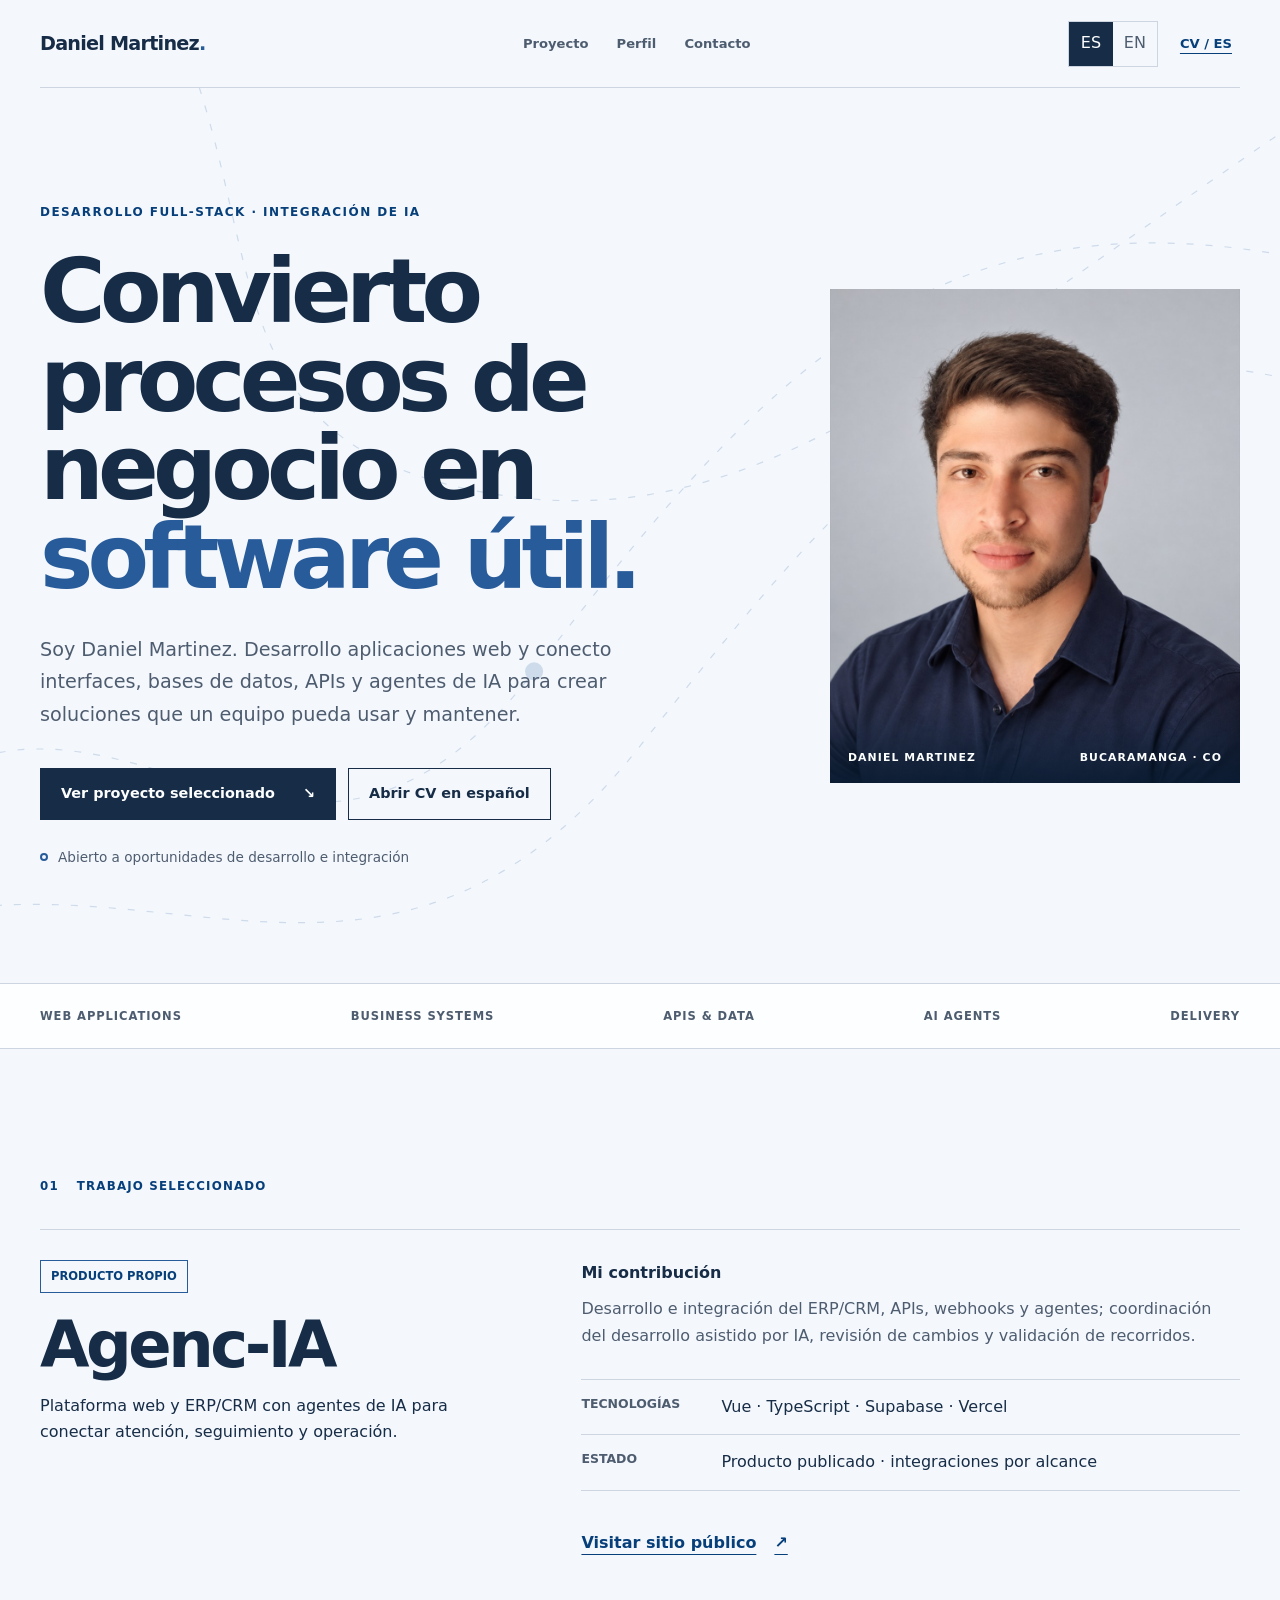
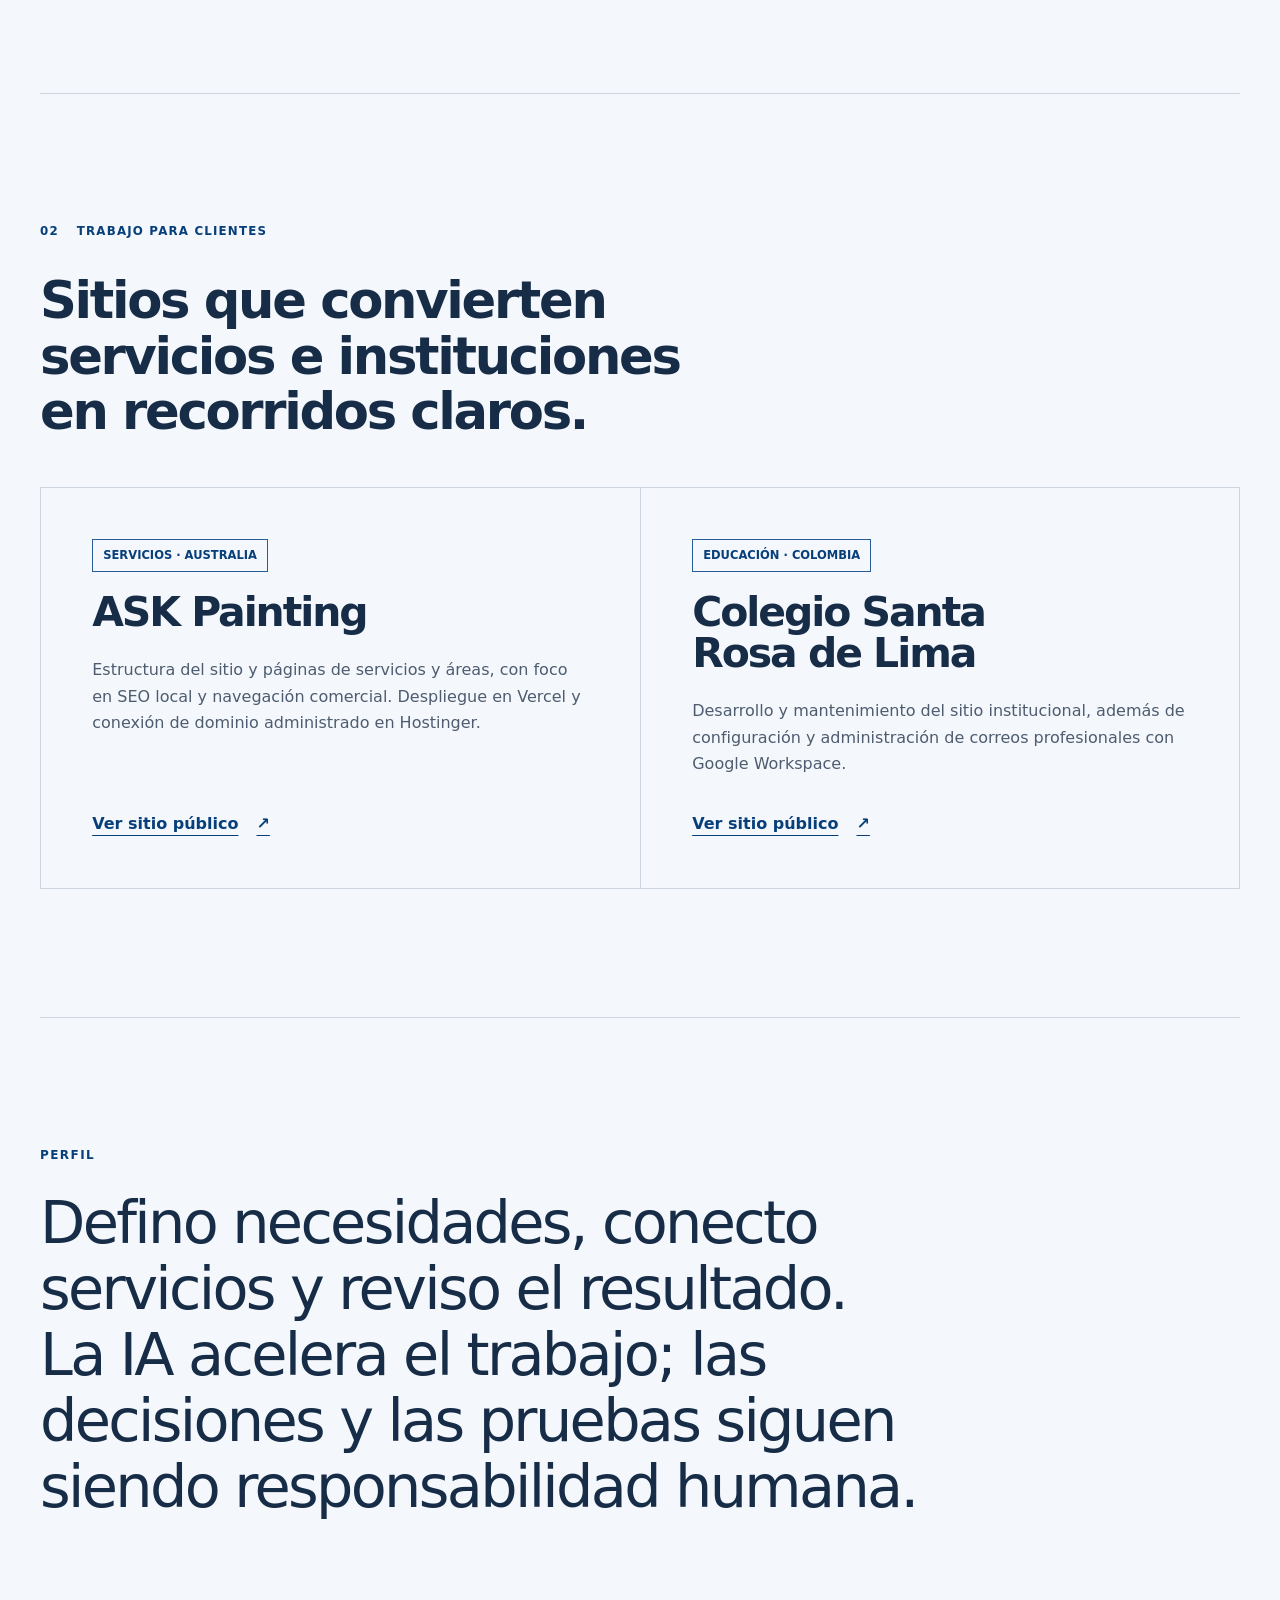
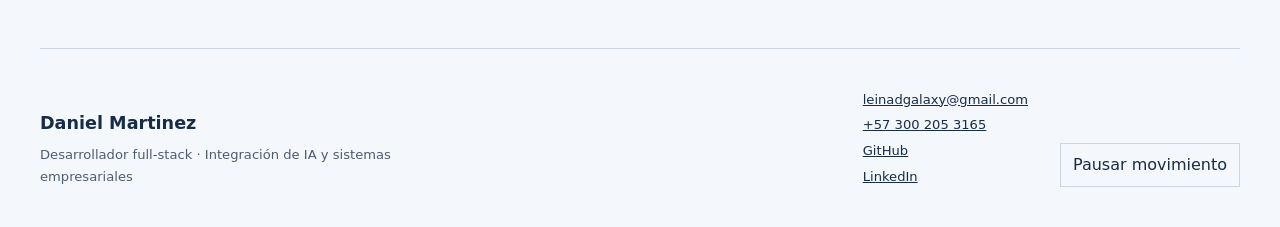
==== commit d826de20: "feat: refine portfolio portrait" ====
--- a/index.html
+++ b/index.html
@@ -5,8 +5,10 @@
   <meta name="viewport" content="width=device-width, initial-scale=1, viewport-fit=cover">
   <meta name="description" content="Portafolio de Daniel Martinez: desarrollo full-stack, sistemas empresariales e integración de agentes de IA.">
   <meta property="og:type" content="website">
+  <meta property="og:url" content="https://agenciadia.tech/">
   <meta property="og:title" content="Daniel Martinez · Desarrollo full-stack e integración de IA">
   <meta property="og:description" content="Aplicaciones web, ERP/CRM, APIs y agentes de IA convertidos en software útil para equipos reales.">
+  <link rel="canonical" href="https://agenciadia.tech/">
   <title>Daniel Martinez · Desarrollo full-stack e integración de IA</title>
   <link rel="stylesheet" href="styles.css">
   <script src="motion.js" defer></script>
@@ -61,7 +63,7 @@
 
       <figure class="portrait">
         <div class="portrait-frame">
-          <img src="assets/daniel-martinez.jpg" width="960" height="1283" alt="Retrato de Daniel Martinez">
+          <img src="assets/daniel-martinez-studio.jpg" width="960" height="1200" alt="Retrato de Daniel Martinez">
           <div class="portrait-label" aria-hidden="true"><span>DANIEL MARTINEZ</span><span>BUCARAMANGA · CO</span></div>
         </div>
       </figure>
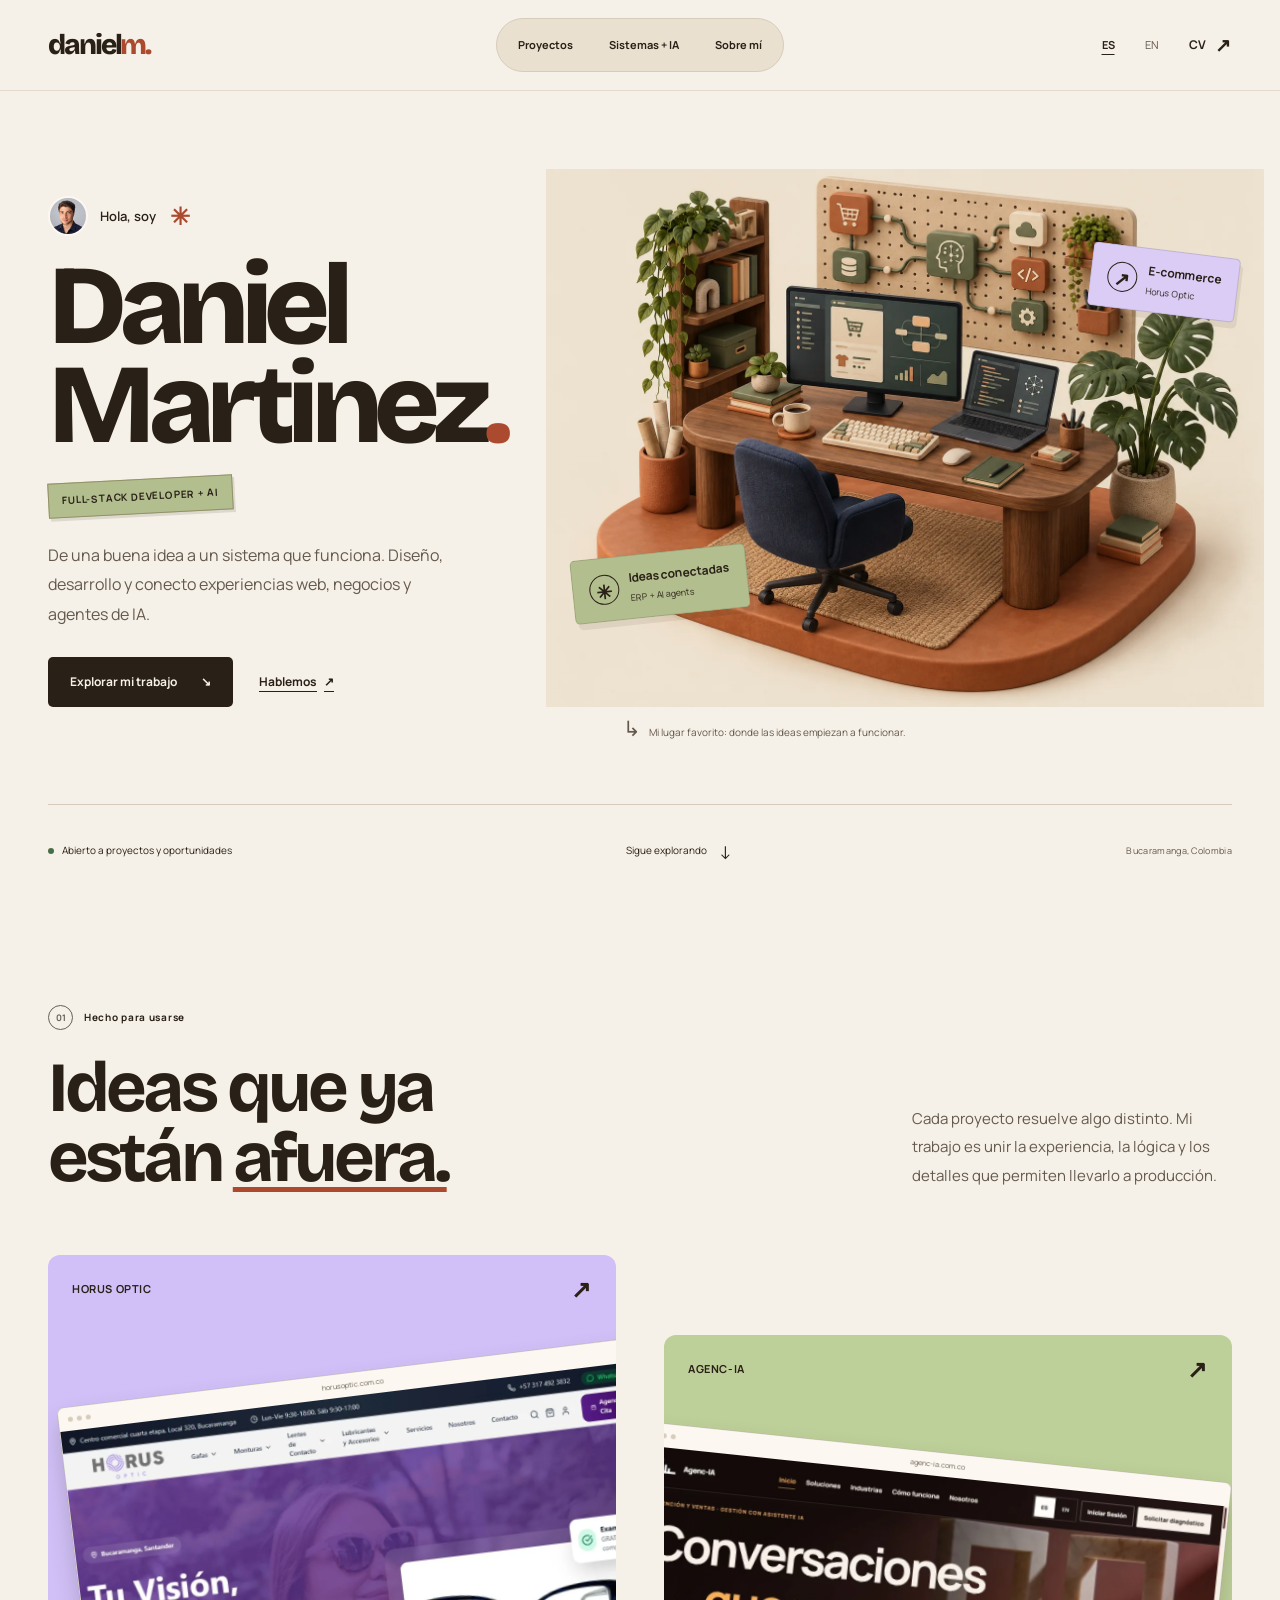
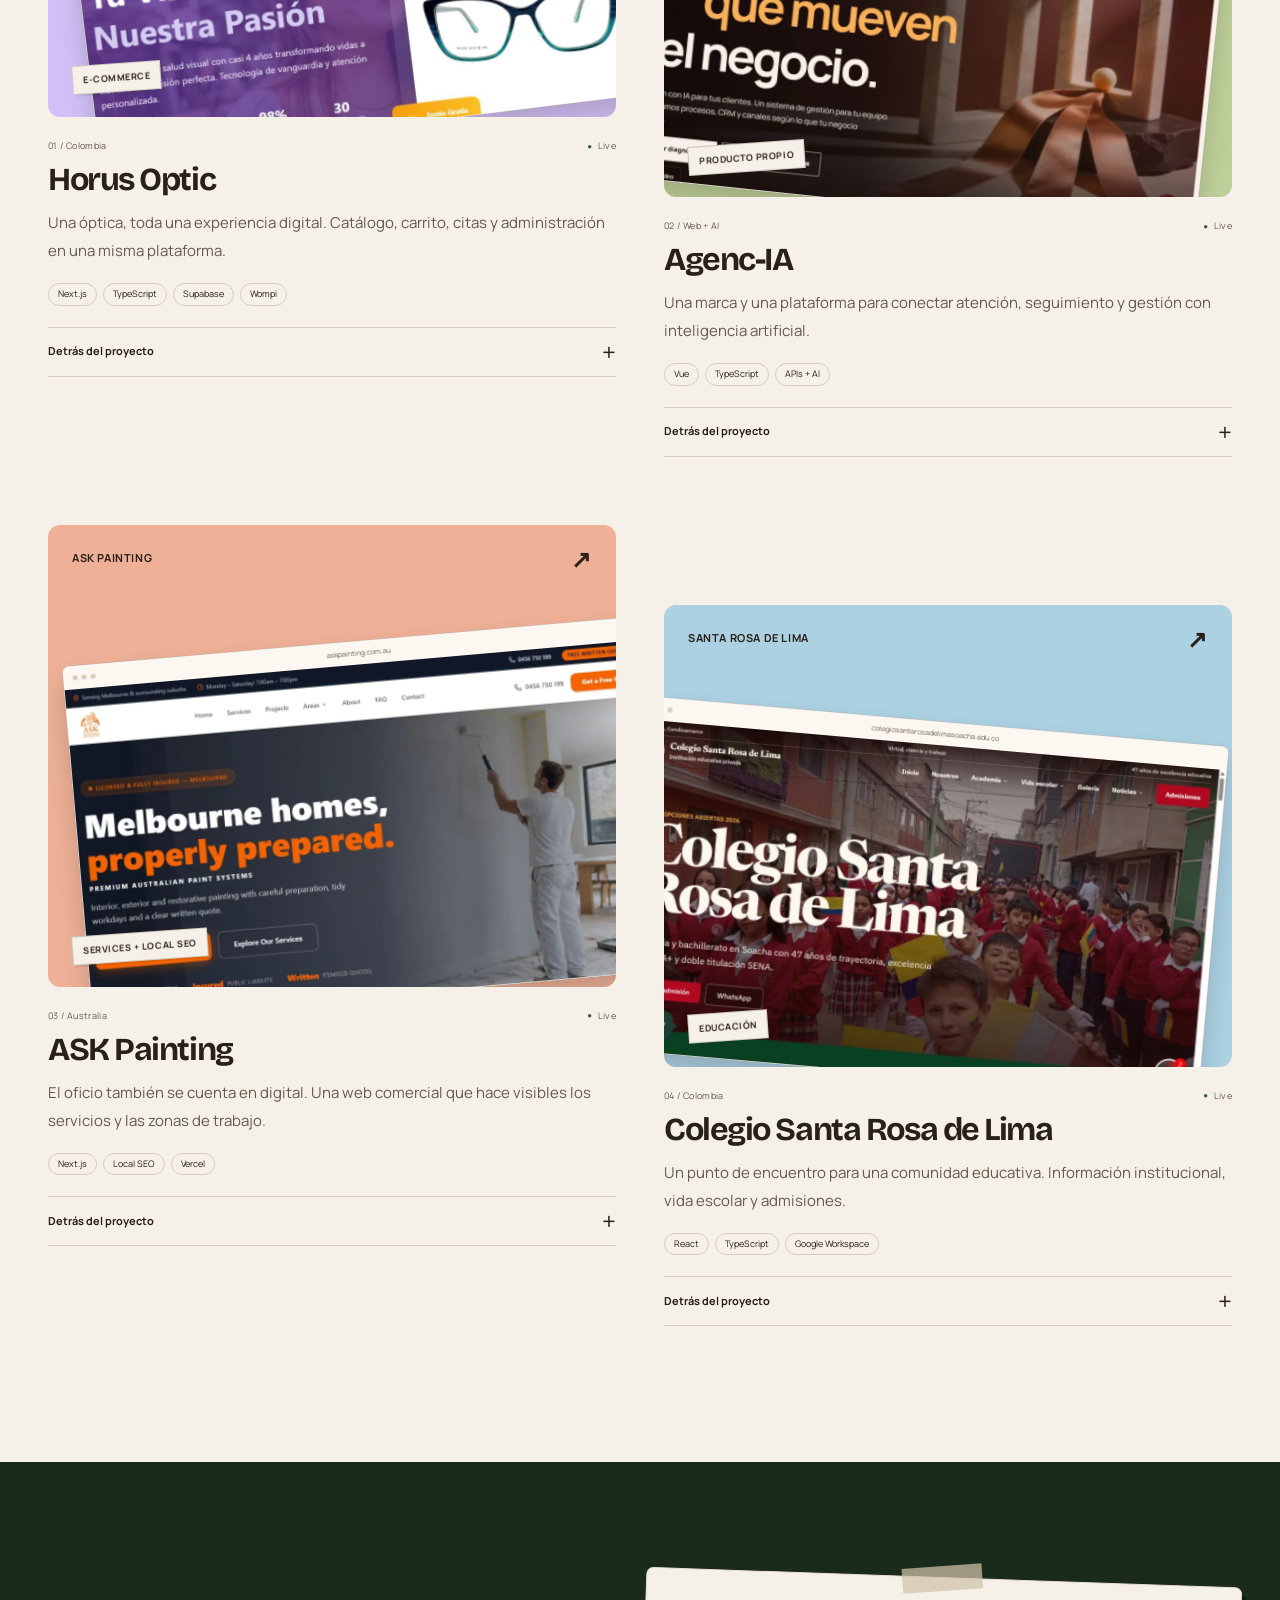
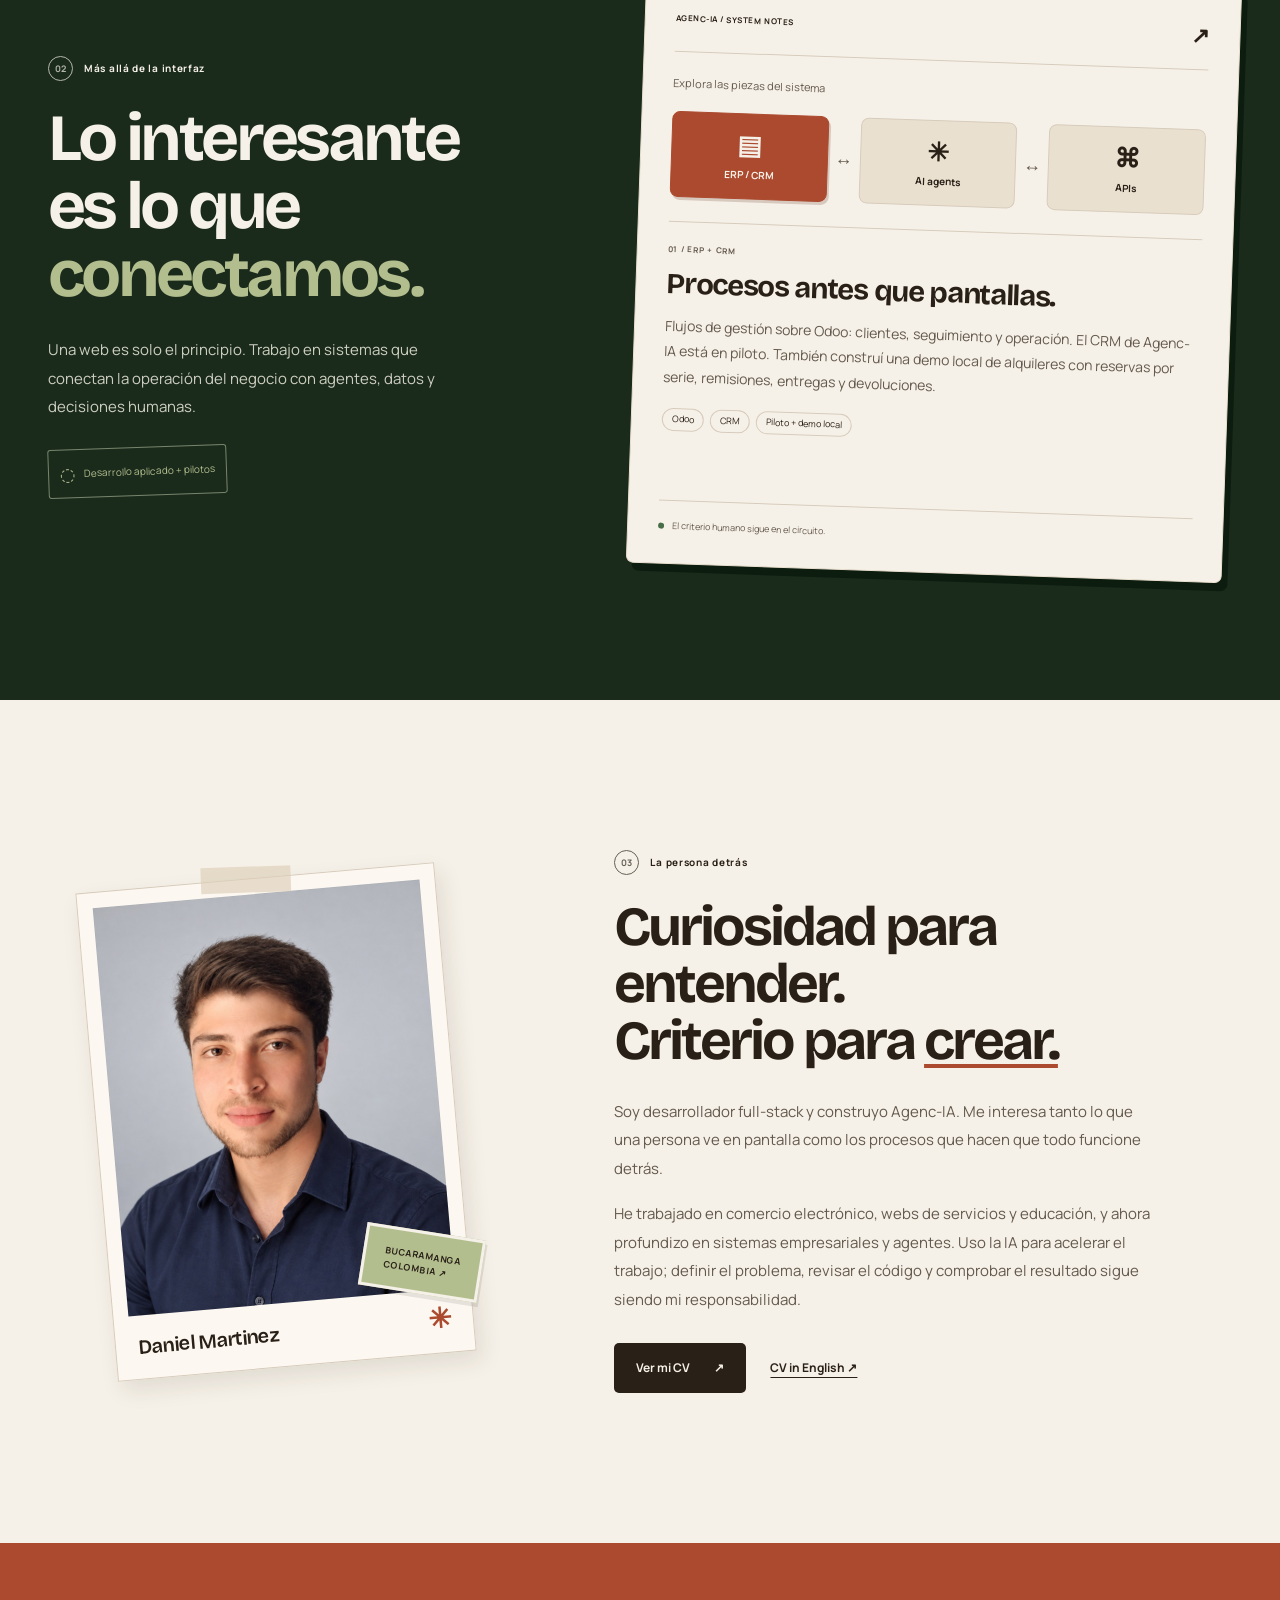
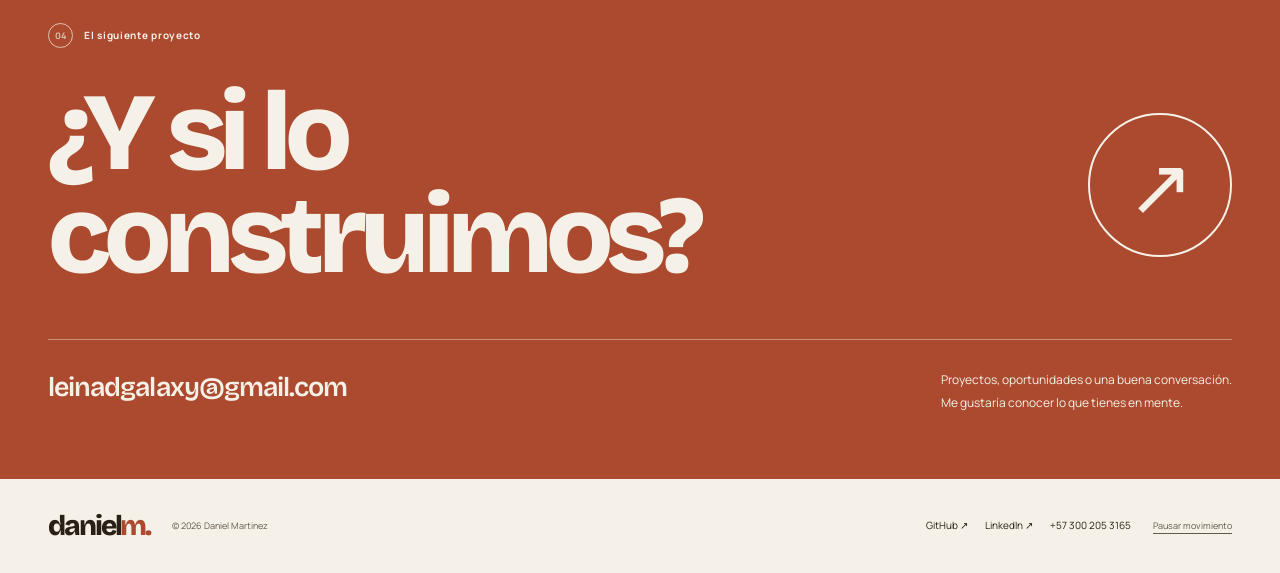
==== commit bdcbe4ed: "feat: create visual portfolio showcase with Horus Optic" ====
--- a/index.html
+++ b/index.html
@@ -3,142 +3,115 @@
 <head>
   <meta charset="utf-8">
   <meta name="viewport" content="width=device-width, initial-scale=1, viewport-fit=cover">
-  <meta name="description" content="Portafolio de Daniel Martinez: desarrollo full-stack, sistemas empresariales e integración de agentes de IA.">
+  <meta name="description" content="Daniel Martinez: desarrollo full-stack, e-commerce, sistemas empresariales y agentes de IA. Explora Horus Optic, Agenc-IA, ASK Painting y Colegio Santa Rosa de Lima.">
+  <meta name="theme-color" content="#f6f1e8">
   <meta property="og:type" content="website">
   <meta property="og:url" content="https://agenciadia.tech/">
-  <meta property="og:title" content="Daniel Martinez · Desarrollo full-stack e integración de IA">
-  <meta property="og:description" content="Aplicaciones web, ERP/CRM, APIs y agentes de IA convertidos en software útil para equipos reales.">
+  <meta property="og:title" content="Daniel Martinez · Ideas conectadas. Software real.">
+  <meta property="og:description" content="Un recorrido por mis proyectos: e-commerce, experiencias web, sistemas empresariales y agentes de IA.">
+  <meta property="og:image" content="https://agenciadia.tech/assets/studio-workshop.webp">
   <link rel="canonical" href="https://agenciadia.tech/">
-  <title>Daniel Martinez · Desarrollo full-stack e integración de IA</title>
+  <title>Daniel Martinez · Full-stack & IA</title>
   <link rel="stylesheet" href="styles.css">
+  <noscript><style>.system-nodes,.board-instruction,#motion-toggle,.language-switch{display:none!important}[data-system-panel][hidden]{display:block!important}[data-system-panel]+[data-system-panel]{margin-top:32px}</style></noscript>
   <script src="motion.js" defer></script>
 </head>
 <body data-lang="es">
-  <a class="skip-link" href="#contenido">Saltar al contenido</a>
-  <header class="site-header shell">
-    <a class="wordmark" href="#contenido" aria-label="Daniel Martinez, inicio">Daniel Martinez<span>.</span></a>
-    <nav aria-label="Navegación principal">
-      <a href="#proyecto"><span data-copy="es">Proyecto</span><span data-copy="en">Project</span></a>
-      <a href="#perfil"><span data-copy="es">Perfil</span><span data-copy="en">Profile</span></a>
-      <a href="#contacto"><span data-copy="es">Contacto</span><span data-copy="en">Contact</span></a>
+  <a class="skip-link" href="#contenido"><span data-copy="es">Saltar al contenido</span><span data-copy="en">Skip to content</span></a>
+  <header class="site-header">
+    <a class="wordmark" href="#contenido" aria-label="Daniel Martinez, inicio" data-label-es="Daniel Martinez, inicio" data-label-en="Daniel Martinez, home">daniel<span>m.</span></a>
+    <nav class="nav-pill" aria-label="Principal" data-label-es="Principal" data-label-en="Main navigation">
+      <a href="#proyecto"><span data-copy="es">Proyectos</span><span data-copy="en">Projects</span></a>
+      <a href="#laboratorio"><span data-copy="es">Sistemas + IA</span><span data-copy="en">Systems + AI</span></a>
+      <a href="#perfil"><span data-copy="es">Sobre mí</span><span data-copy="en">About me</span></a>
     </nav>
     <div class="header-actions">
-      <div class="language-switch" role="group" aria-label="Idioma">
-        <button type="button" data-language="es" aria-pressed="true">ES</button>
-        <button type="button" data-language="en" aria-pressed="false">EN</button>
-      </div>
-      <a class="cv-link" href="assets/Daniel_Martinez_CV_ES_ATS.pdf" data-cv-link>
-        <span data-copy="es">CV / ES</span><span data-copy="en">CV / EN</span>
-      </a>
+      <div class="language-switch" role="group" aria-label="Idioma / Language"><button type="button" data-language="es" aria-pressed="true">ES</button><button type="button" data-language="en" aria-pressed="false">EN</button></div>
+      <a class="header-cv" href="assets/Daniel_Martinez_CV_ES_ATS.pdf" data-cv-link>CV <span aria-hidden="true">↗</span></a>
     </div>
   </header>
-
   <main id="contenido">
     <section class="hero shell" aria-labelledby="hero-title">
-      <div class="route-field" aria-hidden="true">
-        <svg viewBox="0 0 1000 760" preserveAspectRatio="xMidYMid slice">
-          <path d="M-30 590C140 400 260 690 430 470S720 120 1030 220"/>
-          <path d="M-80 680C130 530 310 760 500 520S760 210 1050 310"/>
-          <path d="M160-20C270 150 190 310 390 350S710 250 1020 50"/>
-          <circle class="signal signal-a" cx="430" cy="470" r="6"/>
-          <circle class="signal signal-b" cx="700" cy="270" r="4"/>
-        </svg>
+      <div class="hero-copy">
+        <p class="hello"><img src="assets/daniel-martinez-studio.jpg" alt="" width="48" height="48"><span data-copy="es">Hola, soy</span><span data-copy="en">Hello, I'm</span><span class="tiny-star" aria-hidden="true">✳</span></p>
+        <h1 id="hero-title">Daniel<br>Martinez<span class="title-dot">.</span></h1>
+        <p class="role-sticker">FULL-STACK DEVELOPER + AI</p>
+        <p class="hero-description" data-copy="es">De una buena idea a un sistema que funciona. Diseño, desarrollo y conecto experiencias web, negocios y agentes de IA.</p>
+        <p class="hero-description" data-copy="en">From a good idea to a working system. I design, build and connect web experiences, businesses and AI agents.</p>
+        <div class="hero-actions"><a class="button button-dark" href="#proyecto"><span data-copy="es">Explorar mi trabajo</span><span data-copy="en">Explore my work</span><span aria-hidden="true">↘</span></a><a class="text-link" href="#contacto"><span data-copy="es">Hablemos</span><span data-copy="en">Let's talk</span> ↗</a></div>
       </div>
-
-      <div class="hero-copy">
-        <p class="eyebrow" data-copy="es">Desarrollo full-stack · Integración de IA</p>
-        <p class="eyebrow" data-copy="en">Full-stack development · AI integration</p>
-        <h1 id="hero-title">
-          <span data-copy="es">Convierto procesos de negocio en <strong>software útil.</strong></span>
-          <span data-copy="en">I turn business processes into <strong>useful software.</strong></span>
-        </h1>
-        <p class="lead" data-copy="es">Soy Daniel Martinez. Desarrollo aplicaciones web y conecto interfaces, bases de datos, APIs y agentes de IA para crear soluciones que un equipo pueda usar y mantener.</p>
-        <p class="lead" data-copy="en">I'm Daniel Martinez, a full-stack developer focused on web applications, business systems and AI integration. I connect interfaces, databases, APIs and AI agents to build practical solutions.</p>
-        <div class="hero-actions">
-          <a class="button button-primary" href="#proyecto"><span data-copy="es">Ver proyecto seleccionado</span><span data-copy="en">View selected project</span><span aria-hidden="true">↘</span></a>
-          <a class="button button-secondary" href="assets/Daniel_Martinez_CV_ES_ATS.pdf" data-cv-primary><span data-copy="es">Abrir CV en español</span><span data-copy="en">Open CV in English</span></a>
+      <div class="studio" aria-label="Estudio digital" data-label-es="Estudio digital" data-label-en="Digital workshop">
+        <div class="studio-scene">
+          <img class="studio-image" src="assets/studio-workshop.webp" alt="Ilustración de un estudio digital con escritorio, pantallas y módulos conectados" data-alt-es="Ilustración de un estudio digital con escritorio, pantallas y módulos conectados" data-alt-en="Illustration of a digital workshop with a desk, screens and connected modules" width="1448" height="1086" fetchpriority="high">
+          <a class="studio-note note-commerce" href="#horus"><span class="note-icon" aria-hidden="true">↗</span><span>E-commerce<small>Horus Optic</small></span></a>
+          <a class="studio-note note-ai" href="#laboratorio"><span class="note-icon" aria-hidden="true">✳</span><span><span data-copy="es">Ideas conectadas</span><span data-copy="en">Connected ideas</span><small>ERP + AI agents</small></span></a>
         </div>
-        <p class="availability"><span class="status-dot" aria-hidden="true"></span><span data-copy="es">Abierto a oportunidades de desarrollo e integración</span><span data-copy="en">Open to development and integration opportunities</span></p>
+        <p class="studio-caption"><span aria-hidden="true">↳</span><span data-copy="es">Mi lugar favorito: donde las ideas empiezan a funcionar.</span><span data-copy="en">My favourite place: where ideas start working.</span></p>
       </div>
-
-      <figure class="portrait">
-        <div class="portrait-frame">
-          <img src="assets/daniel-martinez-studio.jpg" width="960" height="1200" alt="Retrato de Daniel Martinez">
-          <div class="portrait-label" aria-hidden="true"><span>DANIEL MARTINEZ</span><span>BUCARAMANGA · CO</span></div>
-        </div>
-      </figure>
+      <div class="hero-bottom"><p class="availability"><span class="status-dot" aria-hidden="true"></span><span data-copy="es">Abierto a proyectos y oportunidades</span><span data-copy="en">Open to projects and opportunities</span></p><a href="#proyecto" class="scroll-link"><span data-copy="es">Sigue explorando</span><span data-copy="en">Keep exploring</span><span aria-hidden="true">↓</span></a><span class="location">Bucaramanga, Colombia</span></div>
     </section>
 
-    <section class="proof-strip" aria-label="Áreas de trabajo">
-      <div class="shell proof-list">
-        <span>Web applications</span><span>Business systems</span><span>APIs &amp; data</span><span>AI agents</span><span>Delivery</span>
-      </div>
-    </section>
-
-    <section id="proyecto" class="case shell" aria-labelledby="case-title">
-      <div class="section-label"><span>01</span><span data-copy="es">Trabajo seleccionado</span><span data-copy="en">Selected work</span></div>
-      <article class="case-layout">
-        <div class="case-title">
-          <p class="case-state"><span data-copy="es">Producto propio</span><span data-copy="en">Own product</span></p>
-          <h2 id="case-title">Agenc-IA</h2>
-          <p data-copy="es">Plataforma web y ERP/CRM con agentes de IA para conectar atención, seguimiento y operación.</p>
-          <p data-copy="en">Web platform and ERP/CRM with AI agents connecting customer service, follow-up and operations.</p>
-        </div>
-        <div class="case-detail">
-          <div>
-            <h3 data-copy="es">Mi contribución</h3><h3 data-copy="en">My contribution</h3>
-            <p data-copy="es">Desarrollo e integración del ERP/CRM, APIs, webhooks y agentes; coordinación del desarrollo asistido por IA, revisión de cambios y validación de recorridos.</p>
-            <p data-copy="en">ERP/CRM, API, webhook and agent development and integration; coordination of AI-assisted delivery, change review and workflow validation.</p>
-          </div>
-          <dl>
-            <div><dt data-copy="es">Tecnologías</dt><dt data-copy="en">Technology</dt><dd>Vue · TypeScript · Supabase · Vercel</dd></div>
-            <div><dt data-copy="es">Estado</dt><dt data-copy="en">Status</dt><dd data-copy="es">Producto publicado · integraciones por alcance</dd><dd data-copy="en">Published product · scoped integrations</dd></div>
-          </dl>
-          <a class="case-link" href="https://agenc-ia.com.co/" target="_blank" rel="noopener noreferrer"><span data-copy="es">Visitar sitio público</span><span data-copy="en">Visit public site</span><span aria-hidden="true">↗</span></a>
-        </div>
-      </article>
-    </section>
-
-    <section id="clientes" class="client-work shell" aria-labelledby="client-work-title">
-      <div class="section-label"><span>02</span><span data-copy="es">Trabajo para clientes</span><span data-copy="en">Client work</span></div>
-      <div class="client-heading">
-        <h2 id="client-work-title" data-copy="es">Sitios que convierten servicios e instituciones en recorridos claros.</h2>
-        <h2 data-copy="en">Websites that turn services and institutions into clear user journeys.</h2>
-      </div>
-      <div class="client-grid">
-        <article class="client-card">
-          <p class="case-state"><span data-copy="es">Servicios · Australia</span><span data-copy="en">Services · Australia</span></p>
-          <h3>ASK Painting</h3>
-          <p data-copy="es">Estructura del sitio y páginas de servicios y áreas, con foco en SEO local y navegación comercial. Despliegue en Vercel y conexión de dominio administrado en Hostinger.</p>
-          <p data-copy="en">Website structure plus service and location pages, focused on local SEO and clear commercial navigation. Vercel deployment and connection of a Hostinger-managed domain.</p>
-          <a href="https://askpainting.com.au/" target="_blank" rel="noopener noreferrer"><span data-copy="es">Ver sitio público</span><span data-copy="en">View live site</span><span aria-hidden="true">↗</span></a>
+    <section id="proyecto" class="work-section shell" aria-labelledby="work-title">
+      <div class="section-heading"><div><p class="kicker"><span class="section-number">01</span><span data-copy="es">Hecho para usarse</span><span data-copy="en">Built to be used</span></p><h2 id="work-title"><span data-copy="es">Ideas que ya<br>están <span class="underlined">afuera.</span></span><span data-copy="en">Ideas out<br>in the <span class="underlined">world.</span></span></h2></div><p class="section-intro" data-copy="es">Cada proyecto resuelve algo distinto. Mi trabajo es unir la experiencia, la lógica y los detalles que permiten llevarlo a producción.</p><p class="section-intro" data-copy="en">Every project solves something different. My job is to connect the experience, the logic and the details that get it into production.</p></div>
+      <div class="project-grid">
+        <article class="project-card" id="horus">
+          <a class="project-visual visual-horus" href="https://www.horusoptic.com.co/" target="_blank" rel="noopener noreferrer" aria-label="Horus Optic, visitar sitio" data-label-es="Horus Optic, visitar sitio" data-label-en="Horus Optic, visit website"><span class="project-visual-label">HORUS OPTIC <span>↗</span></span><div class="browser-frame"><div class="browser-bar" aria-hidden="true"><i></i><i></i><i></i><span>horusoptic.com.co</span></div><img src="assets/horus-preview.webp" alt="Captura real de la tienda Horus Optic: gafas y servicios de salud visual" data-alt-es="Captura real de la tienda Horus Optic: gafas y servicios de salud visual" data-alt-en="Actual Horus Optic website screenshot: glasses and eye care services" width="1265" height="712" loading="lazy"></div><span class="project-badge">E-COMMERCE</span></a>
+          <div class="project-meta"><span>01 / Colombia</span><span class="live"><span aria-hidden="true">●</span> Live</span></div>
+          <h3>Horus Optic</h3><p class="project-summary" data-copy="es">Una óptica, toda una experiencia digital. Catálogo, carrito, citas y administración en una misma plataforma.</p><p class="project-summary" data-copy="en">An optical store, a complete digital experience. Catalogue, cart, appointments and administration in one platform.</p>
+          <ul class="tags" aria-label="Tecnologías" data-label-es="Tecnologías" data-label-en="Technology"><li>Next.js</li><li>TypeScript</li><li>Supabase</li><li>Wompi</li></ul>
+          <details class="project-detail"><summary><span data-copy="es">Detrás del proyecto</span><span data-copy="en">Behind the project</span><span class="detail-plus" aria-hidden="true">+</span></summary><div><h4 data-copy="es">Del catálogo a la operación</h4><h4 data-copy="en">From catalogue to operations</h4><p data-copy="es">Desarrollé el e-commerce y su panel administrativo. Conecté catálogo, carrito y checkout con Wompi, autenticación y datos en Supabase, además de citas y correos transaccionales.</p><p data-copy="en">I developed the e-commerce website and its admin panel. I connected catalogue, cart and Wompi checkout with Supabase authentication and data, alongside appointments and transactional emails.</p><p class="detail-note" data-copy="es">Mi aporte: desarrollo full-stack, gestión de productos, marcas e imágenes y despliegue en Vercel.</p><p class="detail-note" data-copy="en">My contribution: full-stack development, product, brand and image management, and Vercel deployment.</p><a class="text-link" href="https://www.horusoptic.com.co/" target="_blank" rel="noopener noreferrer"><span data-copy="es">Explorar tienda</span><span data-copy="en">Explore store</span> ↗</a></div></details>
         </article>
-        <article class="client-card">
-          <p class="case-state"><span data-copy="es">Educación · Colombia</span><span data-copy="en">Education · Colombia</span></p>
-          <h3>Colegio Santa Rosa de Lima</h3>
-          <p data-copy="es">Desarrollo y mantenimiento del sitio institucional, además de configuración y administración de correos profesionales con Google Workspace.</p>
-          <p data-copy="en">Institutional website development and maintenance, plus professional email setup and administration through Google Workspace.</p>
-          <a href="https://www.colegiosantarosadelimasoacha.edu.co/" target="_blank" rel="noopener noreferrer"><span data-copy="es">Ver sitio público</span><span data-copy="en">View live site</span><span aria-hidden="true">↗</span></a>
+        <article class="project-card" id="agenc">
+          <a class="project-visual visual-agenc" href="https://agenc-ia.com.co/" target="_blank" rel="noopener noreferrer" aria-label="Agenc-IA, visitar sitio" data-label-es="Agenc-IA, visitar sitio" data-label-en="Agenc-IA, visit website"><span class="project-visual-label">AGENC-IA <span>↗</span></span><div class="browser-frame"><div class="browser-bar" aria-hidden="true"><i></i><i></i><i></i><span>agenc-ia.com.co</span></div><img src="assets/agenc-preview.webp" alt="Captura real de Agenc-IA: conversaciones que mueven el negocio" data-alt-es="Captura real de Agenc-IA: conversaciones que mueven el negocio" data-alt-en="Actual Agenc-IA website screenshot: conversations that move business forward" width="1265" height="711" loading="lazy"></div><span class="project-badge"><span data-copy="es">PRODUCTO PROPIO</span><span data-copy="en">OWN PRODUCT</span></span></a>
+          <div class="project-meta"><span>02 / Web + AI</span><span class="live"><span aria-hidden="true">●</span> Live</span></div>
+          <h3>Agenc-IA</h3><p class="project-summary" data-copy="es">Una marca y una plataforma para conectar atención, seguimiento y gestión con inteligencia artificial.</p><p class="project-summary" data-copy="en">A brand and a platform connecting customer service, follow-up and business management with AI.</p>
+          <ul class="tags" aria-label="Tecnologías" data-label-es="Tecnologías" data-label-en="Technology"><li>Vue</li><li>TypeScript</li><li>APIs + AI</li></ul>
+          <details class="project-detail"><summary><span data-copy="es">Detrás del proyecto</span><span data-copy="en">Behind the project</span><span class="detail-plus" aria-hidden="true">+</span></summary><div><h4 data-copy="es">De la conversación al siguiente paso</h4><h4 data-copy="en">From conversation to the next step</h4><p data-copy="es">Desarrollo la web y las integraciones de Agenc-IA: experiencia pública, formularios, APIs y un asesor de IA. Coordino el desarrollo asistido por IA, reviso los cambios y valido los recorridos.</p><p data-copy="en">I develop Agenc-IA's website and integrations: the public experience, forms, APIs and an AI adviser. I coordinate AI-assisted development, review changes and validate user journeys.</p><p class="detail-note" data-copy="es">Web publicada. El ERP y los agentes avanzan por alcance y piloto; no se presentan como una implementación universal terminada.</p><p class="detail-note" data-copy="en">Public website live. ERP and agents advance through scoped pilots, not as a universally completed implementation.</p><a class="text-link" href="https://agenc-ia.com.co/" target="_blank" rel="noopener noreferrer"><span data-copy="es">Conocer Agenc-IA</span><span data-copy="en">Explore Agenc-IA</span> ↗</a></div></details>
+        </article>
+        <article class="project-card" id="ask">
+          <a class="project-visual visual-ask" href="https://askpainting.com.au/" target="_blank" rel="noopener noreferrer" aria-label="ASK Painting, visitar sitio" data-label-es="ASK Painting, visitar sitio" data-label-en="ASK Painting, visit website"><span class="project-visual-label">ASK PAINTING <span>↗</span></span><div class="browser-frame"><div class="browser-bar" aria-hidden="true"><i></i><i></i><i></i><span>askpainting.com.au</span></div><img src="assets/ask-preview.webp" alt="Captura real de ASK Painting con servicios de pintura en Melbourne" data-alt-es="Captura real de ASK Painting con servicios de pintura en Melbourne" data-alt-en="Actual ASK Painting website screenshot featuring painting services in Melbourne" width="1265" height="712" loading="lazy"></div><span class="project-badge">SERVICES + LOCAL SEO</span></a>
+          <div class="project-meta"><span>03 / Australia</span><span class="live"><span aria-hidden="true">●</span> Live</span></div>
+          <h3>ASK Painting</h3><p class="project-summary" data-copy="es">El oficio también se cuenta en digital. Una web comercial que hace visibles los servicios y las zonas de trabajo.</p><p class="project-summary" data-copy="en">Craftsmanship deserves a digital presence. A commercial website that makes services and service areas easy to find.</p>
+          <ul class="tags" aria-label="Áreas" data-label-es="Áreas" data-label-en="Areas"><li>Next.js</li><li>Local SEO</li><li>Vercel</li></ul>
+          <details class="project-detail"><summary><span data-copy="es">Detrás del proyecto</span><span data-copy="en">Behind the project</span><span class="detail-plus" aria-hidden="true">+</span></summary><div><h4 data-copy="es">Un servicio local, una presencia clara</h4><h4 data-copy="en">A local service, a clear presence</h4><p data-copy="es">Construí la estructura comercial, las páginas de servicios y las áreas de cobertura en Melbourne. El recorrido permite explorar trabajos, comparar resultados y llegar a la solicitud de presupuesto.</p><p data-copy="en">I built the commercial structure, service pages and Melbourne coverage-area pages. Visitors can explore the work, compare results and reach the quote request.</p><p class="detail-note" data-copy="es">Mi aporte: desarrollo web, estructura SEO local, despliegue y conexión del dominio.</p><p class="detail-note" data-copy="en">My contribution: web development, local SEO structure, deployment and domain connection.</p><a class="text-link" href="https://askpainting.com.au/" target="_blank" rel="noopener noreferrer"><span data-copy="es">Visitar sitio</span><span data-copy="en">Visit website</span> ↗</a></div></details>
+        </article>
+        <article class="project-card" id="colegio">
+          <a class="project-visual visual-school" href="https://www.colegiosantarosadelimasoacha.edu.co/" target="_blank" rel="noopener noreferrer" aria-label="Colegio Santa Rosa de Lima, visitar sitio" data-label-es="Colegio Santa Rosa de Lima, visitar sitio" data-label-en="Colegio Santa Rosa de Lima, visit website"><span class="project-visual-label">SANTA ROSA DE LIMA <span>↗</span></span><div class="browser-frame"><div class="browser-bar" aria-hidden="true"><i></i><i></i><i></i><span>colegiosantarosadelimasoacha.edu.co</span></div><img src="assets/colegio-preview.webp" alt="Captura real de la web del Colegio Santa Rosa de Lima en Soacha" data-alt-es="Captura real de la web del Colegio Santa Rosa de Lima en Soacha" data-alt-en="Actual screenshot of Colegio Santa Rosa de Lima's website in Soacha" width="1265" height="712" loading="lazy"></div><span class="project-badge"><span data-copy="es">EDUCACIÓN</span><span data-copy="en">EDUCATION</span></span></a>
+          <div class="project-meta"><span>04 / Colombia</span><span class="live"><span aria-hidden="true">●</span> Live</span></div>
+          <h3>Colegio Santa Rosa de Lima</h3><p class="project-summary" data-copy="es">Un punto de encuentro para una comunidad educativa. Información institucional, vida escolar y admisiones.</p><p class="project-summary" data-copy="en">A meeting point for a school community. Institutional information, school life and admissions.</p>
+          <ul class="tags" aria-label="Tecnologías" data-label-es="Tecnologías" data-label-en="Technology"><li>React</li><li>TypeScript</li><li>Google Workspace</li></ul>
+          <details class="project-detail"><summary><span data-copy="es">Detrás del proyecto</span><span data-copy="en">Behind the project</span><span class="detail-plus" aria-hidden="true">+</span></summary><div><h4 data-copy="es">Información al alcance de las familias</h4><h4 data-copy="en">Information within families' reach</h4><p data-copy="es">Desarrollé y mantengo el sitio institucional, organizando información académica, noticias, galería y acceso a admisiones. También configuré y administro los correos profesionales con Google Workspace.</p><p data-copy="en">I developed and maintain the institutional website, organising academic information, news, the gallery and access to admissions. I also set up and manage professional email with Google Workspace.</p><p class="detail-note" data-copy="es">Mi aporte: desarrollo, mantenimiento y soporte del entorno digital.</p><p class="detail-note" data-copy="en">My contribution: development, maintenance and support of the digital environment.</p><a class="text-link" href="https://www.colegiosantarosadelimasoacha.edu.co/" target="_blank" rel="noopener noreferrer"><span data-copy="es">Visitar colegio</span><span data-copy="en">Visit school website</span> ↗</a></div></details>
         </article>
       </div>
     </section>
 
-    <section id="perfil" class="profile shell">
-      <p class="eyebrow" data-copy="es">Perfil</p><p class="eyebrow" data-copy="en">Profile</p>
-      <p class="profile-statement" data-copy="es">Defino necesidades, conecto servicios y reviso el resultado. La IA acelera el trabajo; las decisiones y las pruebas siguen siendo responsabilidad humana.</p>
-      <p class="profile-statement" data-copy="en">I define needs, connect services and review the result. AI accelerates the work; decisions and testing remain a human responsibility.</p>
+    <section id="laboratorio" class="lab-section" aria-labelledby="lab-title">
+      <div class="shell lab-layout">
+        <div class="lab-copy"><p class="kicker"><span class="section-number">02</span><span data-copy="es">Más allá de la interfaz</span><span data-copy="en">Beyond the interface</span></p><h2 id="lab-title"><span data-copy="es">Lo interesante<br>es lo que<br><span class="sage-text">conectamos.</span></span><span data-copy="en">The interesting<br>part is what<br><span class="sage-text">we connect.</span></span></h2><p data-copy="es">Una web es solo el principio. Trabajo en sistemas que conectan la operación del negocio con agentes, datos y decisiones humanas.</p><p data-copy="en">A website is only the beginning. I work on systems that connect business operations with agents, data and human decisions.</p><span class="pilot-tag"><span aria-hidden="true">◌</span><span data-copy="es">Desarrollo aplicado + pilotos</span><span data-copy="en">Applied development + pilots</span></span></div>
+        <div class="system-board">
+          <div class="board-heading"><span>AGENC-IA / SYSTEM NOTES</span><span aria-hidden="true">↗</span></div>
+          <p class="board-instruction" data-copy="es">Explora las piezas del sistema</p><p class="board-instruction" data-copy="en">Explore the pieces of the system</p>
+          <div class="system-nodes" role="group" aria-label="Componentes / Components">
+            <button type="button" class="system-node" data-system="erp" aria-controls="system-erp" aria-pressed="true"><span class="node-symbol" aria-hidden="true">▤</span><span>ERP / CRM</span></button><span class="node-connector" aria-hidden="true">↔</span>
+            <button type="button" class="system-node" data-system="agents" aria-controls="system-agents" aria-pressed="false"><span class="node-symbol" aria-hidden="true">✳</span><span>AI agents</span></button><span class="node-connector" aria-hidden="true">↔</span>
+            <button type="button" class="system-node" data-system="apis" aria-controls="system-apis" aria-pressed="false"><span class="node-symbol" aria-hidden="true">⌘</span><span>APIs</span></button>
+          </div>
+          <div class="system-content" aria-live="polite">
+            <article id="system-erp" data-system-panel="erp"><p class="board-index">01 / ERP + CRM</p><h3 data-copy="es">Procesos antes que pantallas.</h3><h3 data-copy="en">Processes before screens.</h3><p data-copy="es">Flujos de gestión sobre Odoo: clientes, seguimiento y operación. El CRM de Agenc-IA está en piloto. También construí una demo local de alquileres con reservas por serie, remisiones, entregas y devoluciones.</p><p data-copy="en">Management workflows on Odoo: customers, follow-up and operations. Agenc-IA's CRM is in pilot. I also built a local rental demo with serialised reservations, delivery notes, deliveries and returns.</p><ul class="tags"><li>Odoo</li><li>CRM</li><li><span data-copy="es">Piloto + demo local</span><span data-copy="en">Pilot + local demo</span></li></ul></article>
+            <article id="system-agents" data-system-panel="agents" hidden><p class="board-index">02 / AGENTS + HUMAN CONTROL</p><h3 data-copy="es">Agentes con contexto y límites.</h3><h3 data-copy="en">Agents with context and boundaries.</h3><p data-copy="es">Orquestación de agentes y herramientas para atención y tareas operativas. Trabajo con Hermes y flujos asistidos por IA, delimitando permisos, revisando cambios y dejando las decisiones sensibles bajo control humano.</p><p data-copy="en">Orchestrating agents and tools for customer service and operational tasks. I work with Hermes and AI-assisted workflows, defining permissions, reviewing changes and keeping sensitive decisions under human control.</p><ul class="tags"><li>Hermes</li><li>MCP</li><li>Human-in-the-loop</li></ul></article>
+            <article id="system-apis" data-system-panel="apis" hidden><p class="board-index">03 / APIs + DATA</p><h3 data-copy="es">Servicios que hablan entre sí.</h3><h3 data-copy="en">Services that talk to each other.</h3><p data-copy="es">APIs, webhooks y bases de datos para mover información entre la web, los canales autorizados y los sistemas internos. Cada conexión necesita validación, manejo de errores y un alcance concreto.</p><p data-copy="en">APIs, webhooks and databases that move information between websites, authorised channels and internal systems. Every connection needs validation, error handling and a defined scope.</p><ul class="tags"><li>REST APIs</li><li>Webhooks</li><li>Supabase</li></ul></article>
+          </div>
+          <div class="board-footer"><span class="status-dot" aria-hidden="true"></span><span data-copy="es">El criterio humano sigue en el circuito.</span><span data-copy="en">Human judgement stays in the loop.</span></div>
+        </div>
+      </div>
     </section>
+
+    <section id="perfil" class="profile-section shell" aria-labelledby="profile-title">
+      <figure class="profile-portrait"><div class="portrait-paper"><img src="assets/daniel-martinez-studio.jpg" width="960" height="1200" alt="Retrato de Daniel Martinez" data-alt-es="Retrato de Daniel Martinez" data-alt-en="Portrait of Daniel Martinez" loading="lazy"><figcaption>Daniel Martinez <span aria-hidden="true">✳</span></figcaption></div><span class="portrait-sticker">BUCARAMANGA<br>COLOMBIA ↗</span></figure>
+      <div class="profile-copy"><p class="kicker"><span class="section-number">03</span><span data-copy="es">La persona detrás</span><span data-copy="en">The person behind the work</span></p><h2 id="profile-title"><span data-copy="es">Curiosidad para<br>entender.<br>Criterio para <span class="underlined">crear.</span></span><span data-copy="en">Curious enough<br>to understand.<br>Careful enough to <span class="underlined">build.</span></span></h2><p data-copy="es">Soy desarrollador full-stack y construyo Agenc-IA. Me interesa tanto lo que una persona ve en pantalla como los procesos que hacen que todo funcione detrás.</p><p data-copy="en">I'm a full-stack developer building Agenc-IA. I care as much about what people see on screen as the processes that make everything work behind it.</p><p data-copy="es">He trabajado en comercio electrónico, webs de servicios y educación, y ahora profundizo en sistemas empresariales y agentes. Uso la IA para acelerar el trabajo; definir el problema, revisar el código y comprobar el resultado sigue siendo mi responsabilidad.</p><p data-copy="en">I've worked on e-commerce, service websites and education, and I'm now going deeper into business systems and agents. I use AI to accelerate the work; defining the problem, reviewing code and checking the result remain my responsibility.</p><div class="profile-cv"><a class="button button-dark" href="assets/Daniel_Martinez_CV_ES_ATS.pdf" data-cv-primary><span data-copy="es">Ver mi CV</span><span data-copy="en">View my CV</span> ↗</a><a class="text-link" href="assets/Daniel_Martinez_CV_EN_ATS.pdf" data-cv-alternate>CV in English ↗</a></div></div>
+    </section>
+    <section id="contacto" class="contact-section" aria-labelledby="contact-title"><div class="shell"><p class="kicker"><span class="section-number">04</span><span data-copy="es">El siguiente proyecto</span><span data-copy="en">The next project</span></p><div class="contact-heading"><h2 id="contact-title"><span data-copy="es">¿Y si lo<br>construimos?</span><span data-copy="en">What if we<br>build it?</span></h2><a class="contact-arrow" href="mailto:leinadgalaxy@gmail.com" aria-label="Escribir a Daniel / Email Daniel">↗</a></div><div class="contact-bottom"><a class="email-link" href="mailto:leinadgalaxy@gmail.com">leinadgalaxy@gmail.com</a><p data-copy="es">Proyectos, oportunidades o una buena conversación.<br>Me gustaría conocer lo que tienes en mente.</p><p data-copy="en">Projects, opportunities or a good conversation.<br>I'd love to hear what you have in mind.</p></div></div></section>
   </main>
-
-  <footer id="contacto" class="site-footer shell">
-    <div><strong>Daniel Martinez</strong><p data-copy="es">Desarrollador full-stack · Integración de IA y sistemas empresariales</p><p data-copy="en">Full-Stack Developer · AI Integration &amp; Business Systems</p></div>
-    <div class="footer-links">
-      <a href="mailto:leinadgalaxy@gmail.com">leinadgalaxy@gmail.com</a>
-      <a href="tel:+573002053165">+57 300 205 3165</a>
-      <a href="https://github.com/rolito240" target="_blank" rel="noopener noreferrer">GitHub</a>
-      <a href="https://linkedin.com/in/daniel-martinez-381034228/" target="_blank" rel="noopener noreferrer">LinkedIn</a>
-    </div>
-    <button id="motion-toggle" type="button" aria-pressed="false"><span data-copy="es">Pausar movimiento</span><span data-copy="en">Pause motion</span></button>
-  </footer>
+  <footer class="site-footer shell"><a class="wordmark" href="#contenido">daniel<span>m.</span></a><p>© 2026 Daniel Martinez</p><div class="footer-links"><a href="https://github.com/rolito240" target="_blank" rel="noopener noreferrer">GitHub ↗</a><a href="https://linkedin.com/in/daniel-martinez-381034228/" target="_blank" rel="noopener noreferrer">LinkedIn ↗</a><a href="tel:+573002053165">+57 300 205 3165</a></div><button id="motion-toggle" type="button" aria-pressed="false"><span data-copy="es">Pausar movimiento</span><span data-copy="en">Pause motion</span></button></footer>
 </body>
 </html>
--- a/styles.css
+++ b/styles.css
@@ -1,128 +1,309 @@
+@font-face {
+  font-family: "Bricolage Grotesque"; font-style: normal; font-weight: 400 800; font-stretch: 100%; font-display: swap;
+  src: url("assets/bricolage-grotesque-latin-ext.woff2") format("woff2");
+  unicode-range: U+0100-02BA, U+02BD-02C5, U+02C7-02CC, U+02CE-02D7, U+02DD-02FF, U+0304, U+0308, U+0329, U+1D00-1DBF, U+1E00-1E9F, U+1EF2-1EFF, U+2020, U+20A0-20AB, U+20AD-20C0, U+2113, U+2C60-2C7F, U+A720-A7FF;
+}
+@font-face {
+  font-family: "Bricolage Grotesque"; font-style: normal; font-weight: 400 800; font-stretch: 100%; font-display: swap;
+  src: url("assets/bricolage-grotesque-latin.woff2") format("woff2");
+  unicode-range: U+0000-00FF, U+0131, U+0152-0153, U+02BB-02BC, U+02C6, U+02DA, U+02DC, U+0304, U+0308, U+0329, U+2000-206F, U+20AC, U+2122, U+2191, U+2193, U+2212, U+2215, U+FEFF, U+FFFD;
+}
+@font-face {
+  font-family: "Manrope"; font-style: normal; font-weight: 400 700; font-display: swap;
+  src: url("assets/manrope-latin-ext.woff2") format("woff2");
+  unicode-range: U+0100-02BA, U+02BD-02C5, U+02C7-02CC, U+02CE-02D7, U+02DD-02FF, U+0304, U+0308, U+0329, U+1D00-1DBF, U+1E00-1E9F, U+1EF2-1EFF, U+2020, U+20A0-20AB, U+20AD-20C0, U+2113, U+2C60-2C7F, U+A720-A7FF;
+}
+@font-face {
+  font-family: "Manrope"; font-style: normal; font-weight: 400 700; font-display: swap;
+  src: url("assets/manrope-latin.woff2") format("woff2");
+  unicode-range: U+0000-00FF, U+0131, U+0152-0153, U+02BB-02BC, U+02C6, U+02DA, U+02DC, U+0304, U+0308, U+0329, U+2000-206F, U+20AC, U+2122, U+2191, U+2193, U+2212, U+2215, U+FEFF, U+FFFD;
+}
+
 :root {
   color-scheme: light;
-  --bg: oklch(0.977 0.008 255);
-  --surface: oklch(0.995 0.004 255);
-  --ink: oklch(0.29 0.055 255);
-  --muted: oklch(0.47 0.035 255);
-  --accent: oklch(0.47 0.115 255);
-  --accent-strong: oklch(0.37 0.115 255);
-  --line: oklch(0.87 0.018 255);
-  --focus: oklch(0.61 0.17 255);
-  --font: "Segoe UI Variable", "Segoe UI", system-ui, sans-serif;
-  --ease: cubic-bezier(0.22, 1, 0.36, 1);
-}
-
-* { box-sizing: border-box; }
-html { overflow-x: clip; scroll-behavior: smooth; }
-body { margin: 0; overflow-x: clip; background: var(--bg); color: var(--ink); font: 400 1rem/1.65 var(--font); }
-body[data-lang="es"] [data-copy="en"], body[data-lang="en"] [data-copy="es"] { display: none !important; }
-a { color: inherit; }
-button, a { touch-action: manipulation; }
-button { font: inherit; }
-:focus-visible { outline: 3px solid var(--focus); outline-offset: 4px; }
-.shell { width: min(100% - 40px, 1200px); margin-inline: auto; }
-.skip-link { position: fixed; z-index: 100; top: 8px; left: 8px; padding: 12px 16px; background: var(--ink); color: var(--surface); transform: translateY(-150%); }
-.skip-link:focus { transform: translateY(0); }
-.site-header { display: flex; align-items: center; justify-content: space-between; gap: 24px; min-height: 88px; border-bottom: 1px solid var(--line); }
-.wordmark { min-height: 44px; display: inline-flex; align-items: center; color: var(--ink); font-size: 1.2rem; font-weight: 760; letter-spacing: -.04em; text-decoration: none; white-space: nowrap; }
+  --paper: oklch(96% .014 83); --ink: oklch(25% .021 65); --muted: oklch(47% .023 68);
+  --accent: oklch(53% .134 37); --sage: oklch(78% .065 118); --forest: oklch(27% .037 148);
+  --line: oklch(85% .025 79); --white: oklch(98% .01 83); --sand: oklch(91% .025 79);
+  --display: "Bricolage Grotesque", "Arial Rounded MT Bold", sans-serif;
+  --body: "Manrope", Arial, sans-serif; --ease: cubic-bezier(.16, 1, .3, 1);
+}
+*, *::before, *::after { box-sizing: border-box; }
+html { scroll-behavior: smooth; scroll-padding-top: 116px; }
+body { margin: 0; overflow-x: clip; background: var(--paper); color: var(--ink); font: 15px/1.7 var(--body); -webkit-font-smoothing: antialiased; }
+body:not([data-lang="en"]) [data-copy="en"], body[data-lang="en"] [data-copy="es"], [hidden] { display: none !important; }
+::selection { background: var(--sage); color: var(--ink); }
+a { color: inherit; text-decoration: none; }
+button { color: inherit; font: inherit; cursor: pointer; }
+button, a, summary { -webkit-tap-highlight-color: transparent; }
+button:disabled { cursor: default; }
+:focus-visible { outline: 3px solid var(--accent); outline-offset: 5px; }
+.lab-section :focus-visible, .contact-section :focus-visible { outline-color: var(--sage); }
+.system-board :focus-visible { outline-color: var(--accent); }
+img { display: block; max-width: 100%; height: auto; }
+h1, h2, h3, h4, p, figure { margin: 0; }
+h1, h2, h3, h4 { font-family: var(--display); font-weight: 700; }
+h2 { font-size: clamp(48px, 5.5vw, 78px); line-height: .99; letter-spacing: -.055em; }
+main, section, article, .hero-copy, .studio, .profile-copy { min-width: 0; }
+section[id], article[id] { scroll-margin-top: 12px; }
+.shell { width: min(1280px, calc(100% - 96px)); margin-inline: auto; }
+.skip-link { position: fixed; top: 12px; left: 12px; z-index: 100; padding: 12px 20px; background: var(--ink); color: var(--paper); transform: translateY(-150%); }
+.skip-link:focus { transform: none; }
+
+.site-header {
+  position: sticky; top: 0; z-index: 40; display: grid; grid-template-columns: 1fr auto 1fr;
+  align-items: center; gap: 24px; padding: 18px max(48px, calc((100% - 1280px) / 2));
+  background: var(--paper); border-bottom: 1px solid color-mix(in oklch, var(--line) 60%, transparent);
+}
+.wordmark { display: inline-flex; align-items: center; min-height: 44px; width: fit-content; font: 800 28px/1 var(--display); letter-spacing: -.075em; }
 .wordmark span { color: var(--accent); }
-.site-header nav { display: flex; align-items: center; gap: clamp(14px, 2.2vw, 32px); }
-.site-header nav a, .cv-link { min-height: 44px; display: inline-flex; align-items: center; color: var(--muted); font-size: .82rem; font-weight: 650; text-decoration: none; }
-.site-header nav a:hover, .cv-link:hover { color: var(--accent-strong); }
-.header-actions { display: flex; align-items: center; gap: 14px; }
-.language-switch { display: flex; border: 1px solid var(--line); }
-.language-switch button { min-width: 44px; min-height: 44px; border: 0; background: transparent; color: var(--muted); cursor: pointer; }
-.language-switch button[aria-pressed="true"] { background: var(--ink); color: var(--surface); }
-.cv-link { padding-inline: 8px; color: var(--accent-strong); text-decoration: underline; text-underline-offset: 5px; }
-.hero { position: relative; isolation: isolate; min-height: 720px; display: grid; grid-template-columns: minmax(0, 1.18fr) minmax(280px, .82fr); align-items: center; gap: clamp(48px, 7vw, 96px); padding-block: clamp(64px, 9vw, 120px); }
-.route-field { position: absolute; z-index: -1; inset: 0 -12vw; overflow: hidden; pointer-events: none; color: var(--accent); opacity: .18; }
-.route-field svg { width: 100%; height: 100%; }
-.route-field path { fill: none; stroke: currentColor; stroke-width: 1.2; stroke-dasharray: 7 12; vector-effect: non-scaling-stroke; animation: route-shift 20s linear infinite; }
-.route-field path:nth-child(2) { animation-duration: 27s; animation-direction: reverse; }
-.route-field .signal { fill: var(--accent); transform-box: fill-box; transform-origin: center; animation: signal-pulse 3.6s var(--ease) infinite; }
-.route-field .signal-b { animation-delay: 1.8s; }
-.hero-copy { max-width: 700px; }
-.eyebrow { margin: 0 0 24px; color: var(--accent-strong); font-size: .75rem; font-weight: 750; letter-spacing: .12em; text-transform: uppercase; }
-h1 { max-width: 12.5ch; margin: 0; font-size: clamp(3rem, 7vw, 5.6rem); font-weight: 620; line-height: .99; letter-spacing: -.065em; text-wrap: balance; }
-h1 strong { color: var(--accent); font-weight: 620; }
-.lead { max-width: 64ch; margin: 32px 0 0; color: var(--muted); font-size: clamp(1.05rem, 1.5vw, 1.22rem); line-height: 1.7; text-wrap: pretty; }
-.hero-actions { display: flex; flex-wrap: wrap; gap: 12px; margin-top: 36px; }
-.button { min-height: 52px; display: inline-flex; align-items: center; justify-content: space-between; gap: 28px; padding: 13px 20px; border: 1px solid var(--ink); color: var(--ink); font-size: .9rem; font-weight: 720; text-decoration: none; transition: transform 180ms var(--ease), background 180ms, color 180ms; }
-.button-primary { background: var(--ink); color: var(--surface); }
-.button:hover { transform: translateY(-2px); }
-.button-primary:hover { background: var(--accent-strong); border-color: var(--accent-strong); }
-.button-secondary:hover { background: var(--surface); }
-.availability { display: flex; align-items: center; gap: 10px; margin: 26px 0 0; color: var(--muted); font-size: .85rem; }
-.status-dot { width: 8px; height: 8px; border: 2px solid var(--accent); border-radius: 50%; }
-.portrait { width: min(100%, 410px); margin: 0; justify-self: end; }
-.portrait-frame { position: relative; overflow: hidden; aspect-ratio: .83; background: oklch(0.91 0.018 255); }
-.portrait img { width: 100%; height: 100%; display: block; object-fit: cover; object-position: 50% 42%; }
-.portrait-label { position: absolute; inset: auto 0 0; display: flex; justify-content: space-between; padding: 44px 18px 16px; background: linear-gradient(transparent, oklch(0.22 0.05 255 / .88)); color: var(--surface); font-size: .68rem; font-weight: 700; letter-spacing: .1em; }
-.proof-strip { border-block: 1px solid var(--line); background: var(--surface); }
-.proof-list { min-height: 64px; display: flex; align-items: center; justify-content: space-between; gap: 20px; overflow-x: auto; color: var(--muted); font-size: .72rem; font-weight: 720; letter-spacing: .08em; text-transform: uppercase; scrollbar-width: none; }
-.proof-list span { white-space: nowrap; }
-.case { padding-block: clamp(72px, 10vw, 128px); }
-.section-label { display: flex; gap: 18px; margin-bottom: 32px; color: var(--accent-strong); font-size: .74rem; font-weight: 730; letter-spacing: .1em; text-transform: uppercase; }
-.case-layout { display: grid; grid-template-columns: minmax(0, .8fr) minmax(0, 1.2fr); gap: clamp(48px, 8vw, 120px); padding-top: 30px; border-top: 1px solid var(--line); }
-.case-state { width: fit-content; margin: 0 0 20px; padding: 6px 10px; border: 1px solid var(--accent); color: var(--accent-strong); font-size: .72rem; font-weight: 750; text-transform: uppercase; }
-.case h2 { margin: 0; font-size: clamp(2.4rem, 5vw, 4.5rem); line-height: 1; letter-spacing: -.055em; }
-.case-title > p:last-child { max-width: 38ch; color: var(--muted); }
-.case-detail { display: grid; gap: 30px; }
-.case-detail h3 { margin: 0 0 10px; font-size: 1rem; }
-.case-detail p { max-width: 65ch; margin: 0; color: var(--muted); }
-.case-detail dl { margin: 0; border-top: 1px solid var(--line); }
-.case-detail dl div { display: grid; grid-template-columns: 120px 1fr; gap: 20px; padding-block: 14px; border-bottom: 1px solid var(--line); }
-.case-detail dt { color: var(--muted); font-size: .78rem; font-weight: 720; text-transform: uppercase; }
-.case-detail dd { margin: 0; }
-.case-link { width: fit-content; min-height: 44px; display: inline-flex; align-items: center; gap: 18px; color: var(--accent-strong); font-weight: 720; text-underline-offset: 6px; }
-.client-work { padding-block: clamp(72px, 10vw, 128px); border-top: 1px solid var(--line); }
-.client-heading { max-width: 820px; margin-bottom: 48px; }
-.client-heading h2 { margin: 0; font-size: clamp(2rem, 4vw, 3.8rem); font-weight: 560; line-height: 1.08; letter-spacing: -.045em; text-wrap: balance; }
-.client-grid { display: grid; grid-template-columns: repeat(2, minmax(0, 1fr)); border: 1px solid var(--line); }
-.client-card { min-height: 400px; display: flex; flex-direction: column; align-items: flex-start; padding: clamp(28px, 4vw, 54px); }
-.client-card + .client-card { border-left: 1px solid var(--line); }
-.client-card h3 { max-width: 14ch; margin: 0; font-size: clamp(2rem, 3.2vw, 3.2rem); line-height: 1; letter-spacing: -.05em; }
-.client-card > p:not(.case-state) { max-width: 54ch; margin: 24px 0 0; color: var(--muted); }
-.client-card > a { min-height: 44px; display: inline-flex; align-items: center; gap: 18px; margin-top: auto; padding-top: 28px; color: var(--accent-strong); font-weight: 720; text-underline-offset: 6px; }
-.profile { padding-block: clamp(72px, 10vw, 128px); border-top: 1px solid var(--line); }
-.profile-statement { max-width: 27ch; margin: 0; font-size: clamp(2rem, 4.6vw, 4rem); line-height: 1.12; letter-spacing: -.045em; text-wrap: balance; }
-.site-footer { display: grid; grid-template-columns: 1fr auto auto; align-items: end; gap: 32px; padding-block: 40px; border-top: 1px solid var(--line); }
-.site-footer strong { font-size: 1.1rem; }
-.site-footer p { max-width: 48ch; margin: 6px 0 0; color: var(--muted); font-size: .82rem; }
-.footer-links { display: grid; gap: 4px; font-size: .82rem; }
-#motion-toggle { min-height: 44px; padding: 8px 12px; border: 1px solid var(--line); background: transparent; color: var(--ink); cursor: pointer; }
-body.motion-paused *, body.motion-off * { animation-play-state: paused !important; }
-body.motion-off * { animation: none !important; transition: none !important; }
-@keyframes route-shift { to { stroke-dashoffset: -190; } }
-@keyframes signal-pulse { 0%, 100% { opacity: .2; transform: scale(.7); } 45% { opacity: 1; transform: scale(1.55); } }
-@media (max-width: 920px) {
-  .site-header nav { display: none; }
-  .hero { min-height: 0; grid-template-columns: 1fr; }
-  .portrait { justify-self: start; width: min(82vw, 440px); }
-  .case-layout { grid-template-columns: 1fr; }
-  .route-field { inset: 0; }
-  .site-footer { grid-template-columns: 1fr 1fr; }
-  #motion-toggle { justify-self: start; }
-}
-@media (max-width: 580px) {
-  .site-header { min-height: 76px; gap: 10px; }
-  .wordmark { font-size: 1rem; }
-  .header-actions { gap: 4px; }
-  .cv-link { display: none; }
-  .hero { gap: 42px; padding-block: 56px; }
-  h1 { font-size: clamp(2.75rem, 14vw, 4.2rem); }
-  .hero-actions { display: grid; }
-  .button { width: 100%; }
-  .portrait { width: 100%; }
-  .proof-list { justify-content: flex-start; }
-  .case-detail dl div { grid-template-columns: 1fr; gap: 2px; }
-  .client-grid { grid-template-columns: 1fr; }
-  .client-card { min-height: 340px; }
-  .client-card + .client-card { border-left: 0; border-top: 1px solid var(--line); }
-  .site-footer { grid-template-columns: 1fr; align-items: start; }
+.nav-pill { display: flex; gap: 2px; padding: 4px; background: var(--sand); border: 1px solid var(--line); border-radius: 30px; }
+.nav-pill a { display: flex; align-items: center; justify-content: center; min-height: 44px; padding: 9px 17px; border-radius: 24px; font-size: 11px; font-weight: 700; white-space: nowrap; transition: background .2s, color .2s; }
+.nav-pill a:hover { background: color-mix(in oklch, var(--white) 70%, transparent); }
+.nav-pill a[aria-current="true"], .nav-pill a[aria-current="location"], .nav-pill a.is-active { background: var(--ink); color: var(--paper); }
+.header-actions { display: flex; align-items: center; justify-self: end; gap: 14px; }
+.language-switch { display: flex; }
+.language-switch button { width: 44px; min-height: 44px; padding: 0; border: 0; border-radius: 50%; background: transparent; color: var(--muted); font-size: 11px; }
+.language-switch button[aria-pressed="true"] { color: var(--ink); font-weight: 700; text-decoration: underline; text-underline-offset: 5px; }
+.header-cv { display: inline-flex; gap: 9px; align-items: center; justify-content: center; min-height: 44px; min-width: 44px; font-size: 12px; font-weight: 700; }
+.header-cv span { font-size: 19px; }
+
+.hero { display: grid; grid-template-columns: .94fr 1.16fr; gap: 0 24px; align-items: center; padding-top: 66px; padding-bottom: 22px; }
+.hero-copy { position: relative; z-index: 2; }
+.hello { display: flex; gap: 12px; align-items: center; font-size: 13px; font-weight: 600; }
+.hello img { width: 40px; height: 40px; object-fit: cover; object-position: center 25%; border-radius: 50%; border: 2px solid var(--white); }
+.tiny-star { color: var(--accent); font-size: 24px; margin-left: 2px; }
+h1 { margin: 20px 0 24px; font-size: clamp(72px, 8.8vw, 122px); font-weight: 800; line-height: .88; letter-spacing: -.075em; }
+.title-dot { color: var(--accent); }
+.role-sticker { display: inline-block; max-width: 100%; padding: 8px 13px; background: var(--sage); border: 1px solid color-mix(in oklch, var(--ink) 25%, var(--sage)); box-shadow: 2px 3px 0 color-mix(in oklch, var(--ink) 12%, transparent); font-size: 10px; font-weight: 700; letter-spacing: .08em; transform: rotate(-3deg); }
+.hero-description { max-width: 400px; margin-top: 27px; color: var(--muted); font-size: 16px; line-height: 1.85; }
+.hero-actions, .profile-cv { display: flex; flex-wrap: wrap; align-items: center; gap: 26px; margin-top: 28px; }
+.button { display: inline-flex; min-height: 50px; align-items: center; justify-content: center; gap: 24px; padding: 12px 22px; border-radius: 5px; font-size: 12px; font-weight: 700; transition: transform .25s var(--ease), background .25s; }
+.button-dark { background: var(--ink); color: var(--paper); }
+.button-dark:hover { background: var(--accent); transform: translateY(-3px); }
+.text-link { display: inline-flex; align-items: center; gap: 7px; min-height: 44px; font-size: 12px; font-weight: 700; text-decoration: underline; text-underline-offset: 5px; text-decoration-thickness: 1px; }
+.text-link:hover { color: var(--accent); }
+.studio { position: relative; margin-top: 12px; }
+.studio-scene { position: relative; transform: perspective(1100px) rotateX(var(--tilt-y, 0deg)) rotateY(var(--tilt-x, 0deg)); transform-origin: 50% 60%; transition: transform .65s var(--ease); }
+.studio-image { width: 112%; max-width: none; margin-left: -7%; mix-blend-mode: multiply; }
+.studio-note { position: absolute; z-index: 3; display: flex; align-items: center; gap: 10px; min-height: 60px; padding: 12px 16px; border: 1px solid color-mix(in oklch, var(--ink) 15%, transparent); border-radius: 5px; box-shadow: 3px 6px 0 oklch(25% .021 65 / .08); font-size: 12px; font-weight: 700; animation: note-float 6s ease-in-out infinite; }
+.studio-note small { display: block; margin-top: 2px; font-size: 9px; font-weight: 500; opacity: .8; }
+.note-icon { display: grid; place-items: center; width: 30px; height: 30px; border: 1px solid currentColor; border-radius: 50%; font-size: 19px; }
+.note-commerce { top: 15%; right: -1%; background: oklch(87% .06 302); transform: rotate(7deg); }
+.note-ai { bottom: 17%; left: -3%; background: var(--sage); transform: rotate(-6deg); animation-duration: 7s; animation-delay: -2s; }
+.studio-caption { display: flex; align-items: baseline; gap: 8px; max-width: 90%; margin: 5px auto 0; color: var(--muted); font-size: 10px; line-height: 1.6; }
+.studio-caption > span:first-child { font-size: 21px; }
+.hero-bottom { grid-column: 1 / -1; display: flex; align-items: center; justify-content: space-between; gap: 20px; margin-top: 58px; padding-top: 24px; border-top: 1px solid var(--line); font-size: 10px; }
+.availability { display: flex; align-items: center; gap: 8px; }
+.status-dot { flex: 0 0 6px; width: 6px; height: 6px; background: oklch(50% .075 144); border-radius: 50%; }
+.scroll-link { display: inline-flex; min-height: 44px; align-items: center; gap: 12px; }
+.scroll-link > span:last-child { font-size: 18px; }
+.location { color: var(--muted); font-size: 9px; letter-spacing: .035em; }
+
+.work-section { margin-top: 110px; margin-bottom: 136px; }
+.section-heading { display: flex; justify-content: space-between; align-items: end; gap: 80px; }
+.kicker { display: flex; align-items: center; gap: 11px; margin-bottom: 24px; font-size: 10px; font-weight: 700; letter-spacing: .07em; }
+.section-number { display: inline-flex; align-items: center; justify-content: center; min-width: 25px; height: 25px; border: 1px solid currentColor; border-radius: 50%; font-size: 9px; letter-spacing: 0; opacity: .7; }
+.underlined { text-decoration: underline; text-decoration-color: var(--accent); text-decoration-thickness: .075em; text-underline-offset: .085em; text-decoration-skip-ink: none; }
+.section-intro { max-width: 320px; margin-bottom: 3px; color: var(--muted); font-size: 15px; line-height: 1.9; }
+.project-grid { display: grid; grid-template-columns: minmax(0, 1fr) minmax(0, 1fr); align-items: start; gap: 68px 48px; margin-top: 62px; }
+.project-card:nth-child(even) { margin-top: 80px; }
+.project-visual { position: relative; display: block; aspect-ratio: 1.23; overflow: hidden; border-radius: 12px; isolation: isolate; }
+.visual-horus { background: oklch(84% .078 299); --frame-angle: -7deg; }
+.visual-agenc { background: oklch(83% .076 123); --frame-angle: 6deg; }
+.visual-ask { background: oklch(81% .08 44); --frame-angle: -5deg; }
+.visual-school { background: oklch(84% .047 228); --frame-angle: 5deg; }
+.project-visual-label { position: absolute; inset: 22px 24px auto; display: flex; align-items: center; justify-content: space-between; font-size: 11px; font-weight: 700; letter-spacing: .055em; }
+.project-visual-label > span { font-size: 24px; line-height: 1; }
+.browser-frame { position: absolute; top: 25%; left: 5%; width: 104%; overflow: hidden; border: 1px solid oklch(25% .02 65 / .18); border-radius: 7px; background: var(--white); box-shadow: 0 14px 24px oklch(25% .021 65 / .2); transform: rotate(var(--frame-angle)); transition: transform .6s var(--ease); }
+.visual-agenc .browser-frame, .visual-school .browser-frame { left: -7%; }
+.browser-bar { display: flex; align-items: center; gap: 4px; height: 23px; padding: 0 9px; background: var(--white); }
+.browser-bar i { width: 5px; height: 5px; border-radius: 50%; background: var(--line); }
+.browser-bar span { margin-inline: auto; padding-right: 24px; color: var(--muted); font-size: 7px; }
+.browser-frame img { width: 100%; }
+.project-badge { position: absolute; left: 24px; bottom: 25px; padding: 6px 10px; border: 1px solid oklch(25% .021 65 / .2); background: var(--paper); font-size: 9px; font-weight: 700; letter-spacing: .06em; box-shadow: 2px 2px 0 oklch(25% .021 65 / .08); transform: rotate(-4deg); }
+.project-visual:hover .browser-frame { transform: rotate(calc(var(--frame-angle) + 1.5deg)) translateY(-5px); }
+.project-meta { display: flex; justify-content: space-between; gap: 12px; margin-top: 21px; color: var(--muted); font-size: 9px; letter-spacing: .04em; }
+.live { display: inline-flex; gap: 5px; align-items: center; }
+.live > span { color: oklch(45% .08 145); font-size: 8px; }
+.project-card h3 { margin: 9px 0 12px; font-size: clamp(27px, 2.5vw, 35px); line-height: 1.1; letter-spacing: -.045em; }
+.project-summary { max-width: 65ch; color: var(--muted); font-size: 15px; line-height: 1.85; }
+.tags { display: flex; flex-wrap: wrap; gap: 6px; margin: 18px 0 21px; padding: 0; list-style: none; }
+.tags li { max-width: 100%; padding: 3px 9px; border: 1px solid var(--line); border-radius: 20px; font-size: 9px; line-height: 1.65; }
+.project-detail { border-block: 1px solid var(--line); }
+.project-detail summary { display: flex; min-height: 48px; align-items: center; justify-content: space-between; gap: 16px; padding-block: 10px; cursor: pointer; list-style: none; font-size: 11px; font-weight: 700; }
+.project-detail summary::-webkit-details-marker { display: none; }
+.detail-plus { font: 400 24px/1 var(--body); transition: transform .25s var(--ease); }
+.project-detail[open] .detail-plus { transform: rotate(45deg); }
+.project-detail > div { padding: 4px 0 20px; }
+.project-detail h4 { margin: 8px 0 12px; font-size: 21px; line-height: 1.2; letter-spacing: -.035em; }
+.project-detail p { margin-bottom: 12px; font-size: 14px; line-height: 1.85; }
+.project-detail .detail-note { color: var(--muted); }
+
+.lab-section { padding-block: 115px 126px; background: var(--forest); color: var(--paper); }
+.lab-layout { display: grid; grid-template-columns: .92fr 1.08fr; align-items: center; gap: 80px; }
+.lab-copy h2 { font-size: clamp(44px, 5.15vw, 72px); line-height: 1.03; }
+.sage-text { color: var(--sage); }
+.lab-copy > p:not(.kicker) { max-width: 390px; margin-top: 28px; color: oklch(85% .019 110); font-size: 15px; line-height: 1.9; }
+.pilot-tag { display: inline-flex; align-items: center; gap: 8px; margin-top: 25px; padding: 8px 11px; border: 1px solid oklch(60% .04 130); border-radius: 3px; color: var(--sage); font-size: 10px; transform: rotate(-2deg); }
+.pilot-tag > span:first-child { font-size: 18px; }
+.system-board { position: relative; min-width: 0; padding: 30px; border: 1px solid var(--sand); border-radius: 7px; background: var(--paper); color: var(--ink); box-shadow: 6px 8px 0 oklch(18% .035 148 / .65); transform: rotate(2deg); }
+.system-board::before { content: ""; position: absolute; top: -12px; left: 43%; width: 80px; height: 25px; background: oklch(82% .04 86 / .72); transform: rotate(-6deg); }
+.board-heading { display: flex; align-items: center; justify-content: space-between; gap: 12px; padding-bottom: 15px; border-bottom: 1px solid var(--line); font-size: 8px; font-weight: 700; letter-spacing: .065em; }
+.board-heading > span:last-child { font-size: 22px; }
+.board-instruction { margin: 22px 0 18px; color: var(--muted); font-size: 11px; }
+.system-nodes { display: grid; grid-template-columns: minmax(0, 1fr) auto minmax(0, 1fr) auto minmax(0, 1fr); align-items: center; gap: 7px; }
+.system-node { display: flex; min-width: 0; min-height: 86px; flex-direction: column; align-items: center; justify-content: center; gap: 5px; padding: 10px 5px; border: 1px solid var(--line); border-radius: 8px; background: var(--sand); font-size: 10px; font-weight: 700; transition: background .2s, color .2s, transform .25s var(--ease); }
+.system-node:hover { transform: translateY(-3px); }
+.system-node[aria-pressed="true"] { background: var(--accent); border-color: var(--accent); color: var(--paper); box-shadow: 2px 3px 0 oklch(36% .08 37 / .2); }
+.node-symbol { font-size: 26px; line-height: 1.2; }
+.node-connector { color: var(--muted); font-size: 18px; }
+.system-content { min-height: 260px; margin-top: 24px; padding-top: 20px; border-top: 1px solid var(--line); }
+.board-index { margin-bottom: 12px; color: var(--muted); font-size: 8px; font-weight: 700; letter-spacing: .09em; }
+.system-content h3 { margin-bottom: 13px; font-size: 29px; line-height: 1.1; letter-spacing: -.045em; }
+.system-content article > p:not(.board-index) { color: var(--muted); font-size: 14px; line-height: 1.85; }
+.system-content .tags { margin-bottom: 0; }
+.board-footer { display: flex; align-items: center; gap: 8px; margin-top: 19px; padding-top: 17px; border-top: 1px solid var(--line); color: var(--muted); font-size: 9px; }
+
+.profile-section { display: grid; grid-template-columns: .85fr 1.15fr; align-items: center; gap: 110px; margin-block: 150px; }
+.profile-portrait { position: relative; width: min(360px, 100% - 24px); margin: 10px auto; }
+.portrait-paper { position: relative; padding: 15px 15px 7px; background: var(--white); border: 1px solid var(--line); box-shadow: 5px 10px 22px oklch(25% .021 65 / .1); transform: rotate(-5deg); }
+.portrait-paper::before { content: ""; position: absolute; z-index: 1; top: -13px; left: 35%; width: 90px; height: 26px; background: oklch(86% .033 80 / .65); transform: rotate(3deg); }
+.portrait-paper img { width: 100%; }
+.portrait-paper figcaption { display: flex; align-items: center; justify-content: space-between; padding: 14px 7px 8px; font: 600 20px/1.2 var(--display); letter-spacing: -.03em; }
+.portrait-paper figcaption span { color: var(--accent); font-size: 28px; }
+.portrait-sticker { position: absolute; right: -26px; bottom: 72px; padding: 15px 19px; border: 3px solid var(--paper); background: var(--sage); box-shadow: 2px 4px 0 oklch(25% .021 65 / .1); font-size: 9px; font-weight: 700; line-height: 1.5; letter-spacing: .06em; transform: rotate(9deg); }
+.profile-copy h2 { margin-bottom: 27px; font-size: clamp(42px, 4.3vw, 60px); line-height: 1.04; }
+.profile-copy > p:not(.kicker) { max-width: 540px; margin-top: 17px; color: var(--muted); font-size: 15px; line-height: 1.9; }
+.profile-cv { margin-top: 29px; gap: 24px; }
+.contact-section { padding-block: 80px 64px; background: var(--accent); color: var(--paper); }
+.contact-heading { display: flex; align-items: center; justify-content: space-between; gap: 40px; margin: 34px 0 50px; }
+.contact-heading h2 { font-size: clamp(68px, 8.6vw, 122px); font-weight: 800; line-height: .94; letter-spacing: -.065em; }
+.contact-arrow { display: grid; flex: 0 0 144px; width: 144px; height: 144px; place-items: center; border: 2px solid currentColor; border-radius: 50%; font: 400 80px/1 var(--body); transition: transform .4s var(--ease), background .25s, color .25s; }
+.contact-arrow:hover { transform: rotate(12deg); background: var(--paper); color: var(--accent); }
+.contact-bottom { display: flex; align-items: start; justify-content: space-between; gap: 32px; padding-top: 29px; border-top: 1px solid oklch(96% .014 83 / .4); }
+.email-link { min-height: 44px; font: 600 clamp(20px, 2.1vw, 30px)/1.4 var(--display); letter-spacing: -.035em; overflow-wrap: anywhere; }
+.contact-bottom p { font-size: 12px; line-height: 1.9; }
+.site-footer { display: flex; flex-wrap: wrap; align-items: center; gap: 22px; padding-block: 25px; }
+.site-footer > p { margin-right: auto; color: var(--muted); font-size: 9px; }
+.footer-links { display: flex; flex-wrap: wrap; align-items: center; gap: 17px; }
+.footer-links a { display: inline-flex; align-items: center; min-height: 44px; font-size: 10px; }
+.footer-links a:hover { color: var(--accent); }
+#motion-toggle { min-height: 44px; padding: 4px 0; border: 0; background: transparent; color: var(--muted); font-size: 9px; text-decoration: underline; text-underline-offset: 4px; }
+
+@keyframes note-float { 0%, 100% { translate: 0 0; } 50% { translate: 0 -6px; } }
+.motion-off *, .motion-off *::before, .motion-off *::after, .motion-user-paused *, .motion-user-paused *::before, .motion-user-paused *::after { animation-play-state: paused !important; transition: none !important; scroll-behavior: auto !important; }
+.motion-paused .studio-note { animation-play-state: paused; }
+.motion-off .studio-scene, .motion-paused .studio-scene { transform: none; }
+
+@media (max-width: 1100px) {
+  .site-header { gap: 16px; }
+  .header-actions { gap: 7px; }
+  .nav-pill a { padding-inline: 13px; }
+  .hero { padding-top: 53px; }
+  .hero-description { font-size: 13px; }
+  .hero-actions { gap: 14px; }
+  .button { padding-inline: 17px; gap: 14px; }
+  .studio-note { padding: 10px 12px; font-size: 10px; }
+  .studio-note small { font-size: 8px; }
+  .note-icon { width: 25px; height: 25px; font-size: 16px; }
+  .section-heading { gap: 40px; }
+  .section-intro { max-width: 270px; }
+  .project-grid { gap: 58px 32px; }
+  .project-visual-label { inset: 18px 19px auto; font-size: 9px; }
+  .project-badge { left: 18px; bottom: 18px; font-size: 8px; }
+  .lab-layout { grid-template-columns: 1fr 1fr; gap: 38px; }
+  .system-board { padding: 23px; }
+  .system-node { min-height: 76px; font-size: 9px; }
+  .system-nodes { gap: 5px; }
+  .system-content h3 { font-size: 25px; }
+  .profile-section { gap: 65px; }
+  .contact-arrow { flex-basis: 115px; width: 115px; height: 115px; font-size: 64px; }
+  .contact-bottom p { max-width: 320px; }
+}
+@media (min-width: 761px) and (max-width: 850px) {
+  .shell { width: calc(100% - 64px); }
+  .site-header { padding-inline: 32px; }
+  .wordmark { font-size: 25px; }
+  .hero { column-gap: 15px; }
+  h1 { font-size: 70px; }
+  .hero-actions { gap: 10px; }
+  .hero-actions .button { padding-inline: 12px; font-size: 10px; }
+  .hero-actions .text-link { font-size: 10px; }
+  .studio-note { gap: 6px; padding: 8px; }
+  .note-icon { display: none; }
+  .lab-copy h2 { font-size: 44px; }
+  .lab-layout { gap: 26px; }
+  .system-board { padding: 19px; }
+  .profile-section { gap: 42px; }
+  .profile-copy h2 { font-size: 40px; }
+  .contact-heading { gap: 24px; }
+  .contact-heading h2 { font-size: 68px; }
+}
+@media (max-width: 760px) {
+  html { scroll-padding-top: 143px; }
+  section[id], article[id] { scroll-margin-top: 12px; }
+  .shell { width: calc(100% - 40px); }
+  .site-header { grid-template-columns: 1fr auto; gap: 6px 12px; padding: 10px 20px 9px; }
+  .wordmark { font-size: 26px; }
+  .header-actions { gap: 6px; }
+  .nav-pill { grid-column: 1 / -1; grid-row: 2; justify-self: stretch; padding: 3px; }
+  .nav-pill a { flex: 1; min-width: 0; padding: 8px 10px; font-size: 10px; }
+  .hero { grid-template-columns: minmax(0, 1fr); gap: 23px; padding-top: 43px; padding-bottom: 0; }
+  .hello { font-size: 12px; }
+  h1 { margin-top: 18px; margin-bottom: 25px; font-size: clamp(62px, 19vw, 100px); }
+  .role-sticker { font-size: 9px; }
+  .hero-description { max-width: 440px; font-size: 14px; margin-top: 26px; }
+  .hero-actions { gap: 25px; margin-top: 25px; }
+  .button { min-height: 50px; padding-inline: 19px; font-size: 11px; }
+  .studio { width: 100%; max-width: 560px; margin: 11px auto 0; }
+  .studio-image { width: 106%; margin-left: -3%; }
+  .studio-note { min-height: 52px; gap: 8px; padding: 8px 11px; font-size: 10px; }
+  .note-commerce { right: 0; top: 13%; }
+  .note-ai { left: 0; bottom: 15%; }
+  .studio-caption { max-width: 94%; margin-top: 5px; font-size: 9px; }
+  .hero-bottom { flex-wrap: wrap; gap: 2px 16px; margin-top: 7px; padding-top: 20px; font-size: 9px; }
+  .availability { flex-basis: 100%; margin-bottom: 6px; }
+  .location { margin-left: auto; font-size: 8px; }
+  .work-section { margin-block: 75px 85px; }
+  .section-heading { display: block; }
+  h2 { font-size: clamp(48px, 11vw, 68px); }
+  .kicker { margin-bottom: 23px; font-size: 9px; }
+  .section-intro { max-width: 450px; margin-top: 25px; font-size: 13px; }
+  .project-grid { grid-template-columns: minmax(0, 1fr); gap: 47px; margin-top: 35px; }
+  .project-card:nth-child(even) { margin-top: 0; }
+  .project-visual { aspect-ratio: 1.23; border-radius: 8px; }
+  .project-card h3 { font-size: 29px; }
+  .project-summary { font-size: 13px; }
+  .lab-section { padding-block: 74px 82px; }
+  .lab-layout { grid-template-columns: minmax(0, 1fr); gap: 48px; }
+  .lab-copy h2 { font-size: clamp(44px, 11vw, 70px); }
+  .lab-copy > p:not(.kicker) { max-width: 470px; }
+  .system-board { width: min(550px, calc(100% - 10px)); margin-inline: auto; padding: 21px; transform: rotate(1.5deg); }
+  .system-node { min-height: 76px; font-size: 9px; }
+  .system-content { min-height: 0; }
+  .system-content h3 { font-size: 26px; }
+  .board-footer { font-size: 8px; }
+  .profile-section { grid-template-columns: minmax(0, 1fr); gap: 62px; margin-block: 104px 85px; }
+  .profile-portrait { width: min(310px, calc(100% - 38px)); }
+  .portrait-sticker { right: -10px; bottom: 64px; }
+  .profile-copy h2 { font-size: clamp(42px, 10.6vw, 60px); }
+  .profile-copy > p:not(.kicker) { max-width: 570px; }
+  .profile-cv { gap: 23px; }
+  .contact-section { padding-block: 58px 44px; }
+  .contact-heading { flex-direction: column; align-items: start; gap: 28px; margin-block: 29px 29px; }
+  .contact-heading h2 { font-size: clamp(46px, 12vw, 86px); }
+  .contact-arrow { align-self: end; flex-basis: 86px; width: 86px; height: 86px; font-size: 46px; }
+  .contact-bottom { display: block; padding-top: 24px; }
+  .email-link { display: inline-flex; min-height: 44px; align-items: center; font-size: clamp(19px, 5.5vw, 28px); }
+  .contact-bottom p { max-width: none; margin-top: 12px; font-size: 11px; }
+  .site-footer { gap: 5px 18px; padding-block: 25px; }
+  .site-footer > p { margin: 0 0 0 auto; font-size: 8px; }
+  .footer-links { flex-basis: 100%; justify-content: space-between; gap: 4px 12px; }
+  .footer-links a { font-size: 9px; }
+  #motion-toggle { font-size: 9px; }
 }
 @media (prefers-reduced-motion: reduce) {
   html { scroll-behavior: auto; }
-  *, *::before, *::after { animation: none !important; transition: none !important; }
-}
-@media (forced-colors: active) { .status-dot { forced-color-adjust: none; background: CanvasText; } }
+  *, *::before, *::after { animation: none !important; transition: none !important; scroll-behavior: auto !important; }
+  .studio-scene { transform: none; }
+}
